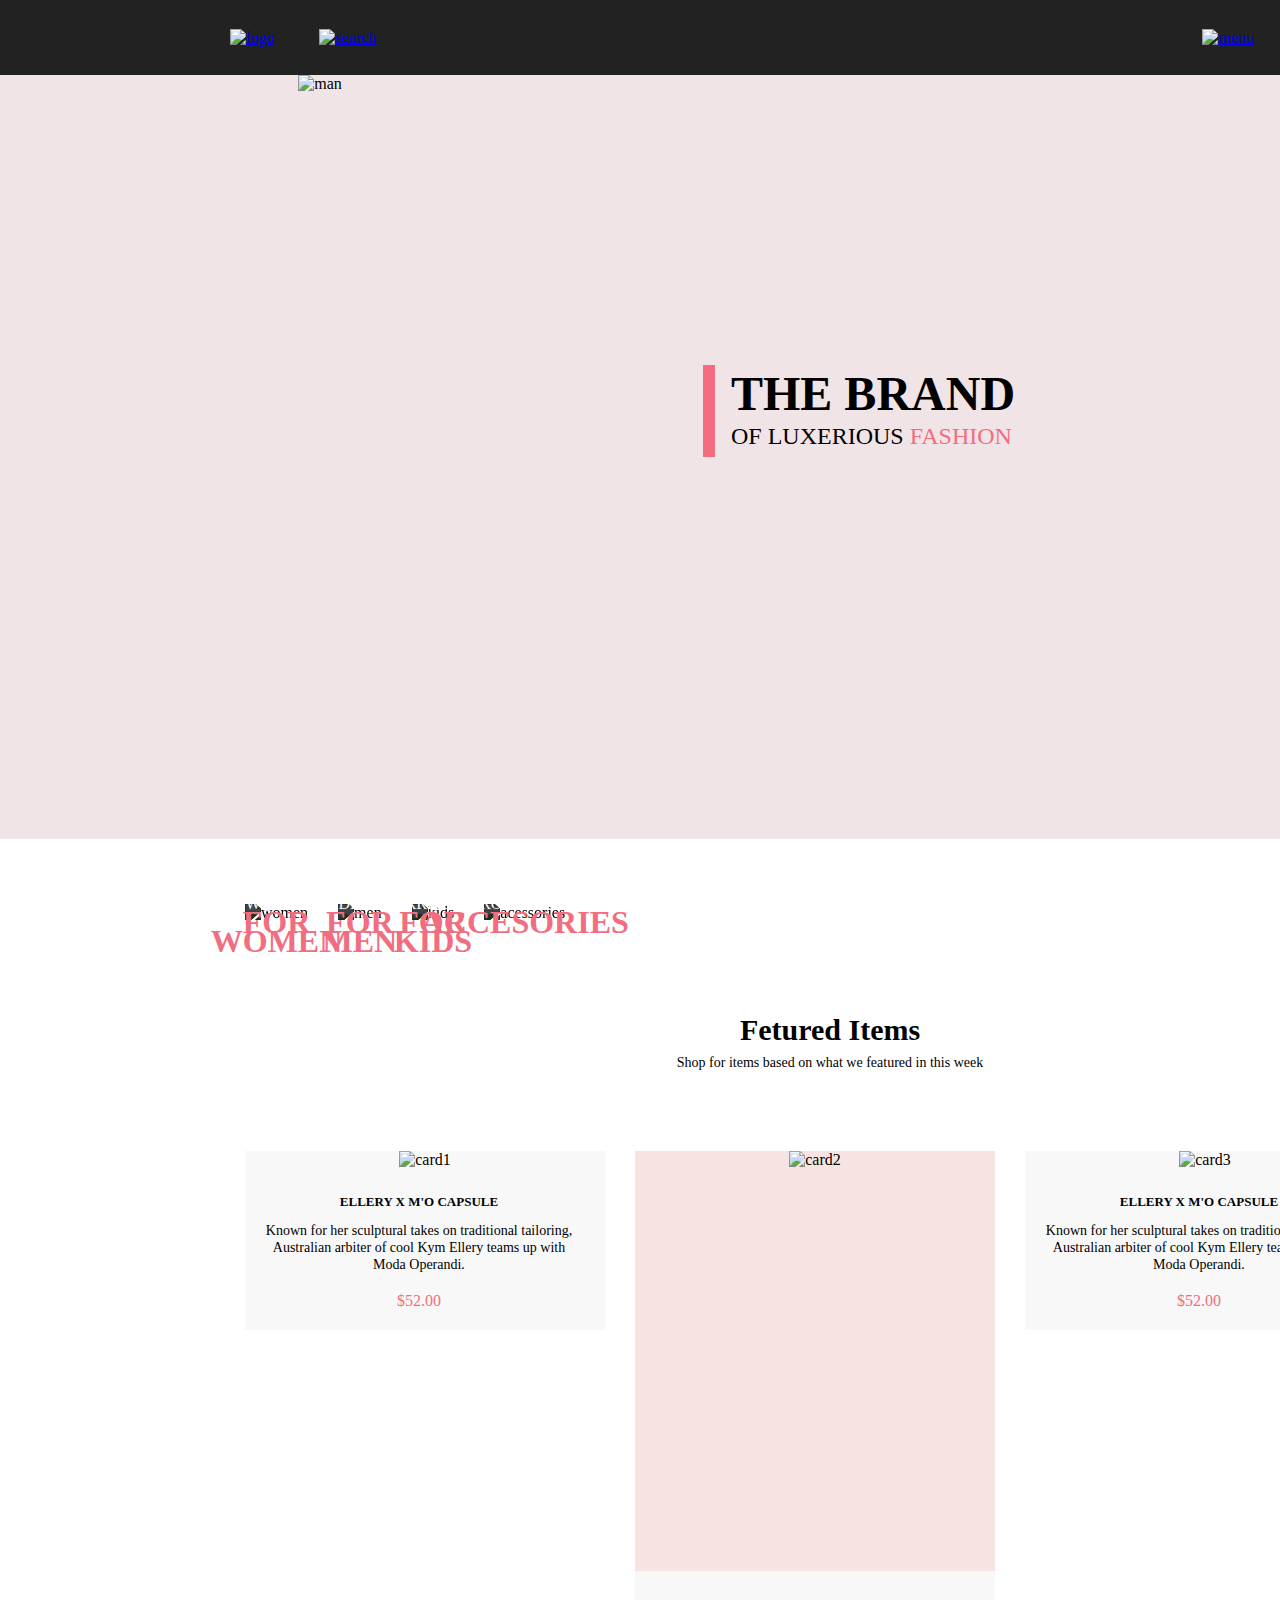
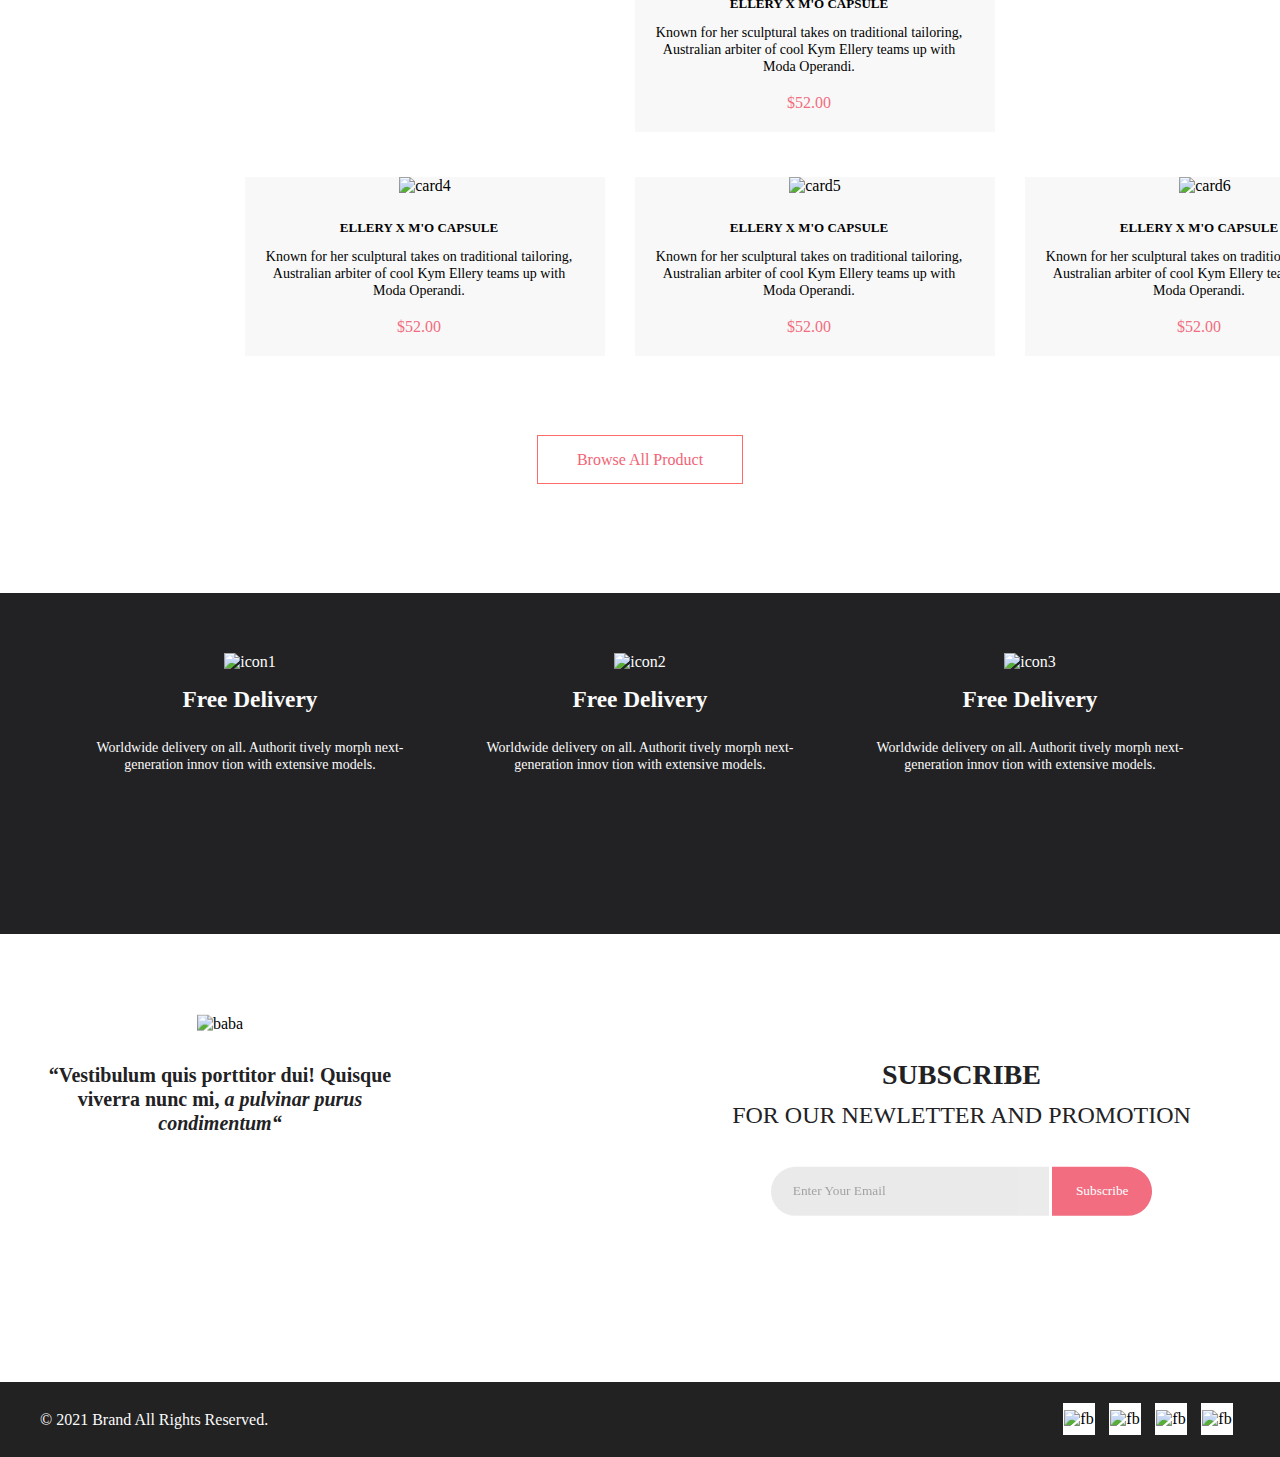
==== index.html @ 4a39c66a "123" ====
<!DOCTYPE html>
<html lang="en">

<head>
    <meta charset="UTF-8">
    <meta http-equiv="X-UA-Compatible" content="IE=edge">
    <meta name="viewport" content="width=device-width, initial-scale=1.0">
    <title>Shop</title>
    <link rel="stylesheet" href="style.css">
</head>

<body>
    <header>
        <div class="menu">
            <div class="container-menu">
                <div class="menu-items">
                    <div class="menu-items-left">
                        <a class="menu-items-left-item" href="index.html"><img src="images/Group_2.svg" alt="logo"></a>
                        <a class="menu-items-left-item" href=" "><img src="images/Forma_1.svg" alt="search"></a>
                    </div>
                    <div class="menu-item-right">
                        <a class="menu-items-right-item" href=" "><img src="images/Forma_2.svg" alt="menu"></a>
                        <a class="menu-items-right-item" href=" "><img src="images/Forma_3.svg" alt="account"></a>
                        <a class="menu-items-right-item" href=" "><img src="images/Forma_4.svg" alt="bin"></a>
                    </div>
                </div>
            </div>
        </div>
        <div class="tophead">
            <div class="tophead-image">
                <img src="images/man.png" alt="man">
            </div>
            <div class="tophead-brand">
                <div class="tophead-brand-decorateline"></div>
                <div class="tophead-brand-text">
                    <p class="tophead-brand-text-head">THE BRAND </p>
                    <div class="tophead-brand-text-text">
                        <p>OF LUXERIOUS <span>FASHION</span></p>

                    </div>
                </div>
            </div>
        </div>
    </header>
    <main>
        <div class="container-promo">
            <div class="promo">
                <article>
                    <div class="promo-image">
                        <img class="promo-image-shadow" src="images/forwomen.png" alt="women">
                        <div class="promo-image-text">
                            <p class="promo-image-text-top">30% OFF <span>FOR WOMEN</span></p>
                            <p class="promo-image-text-bottom">FOR WOMEN</p>
                        </div>
                    </div>
                </article>
                <article>
                    <div class="promo-image">
                        <img class="promo-image-shadow" src="images/forman.png" alt="men">
                        <div class="promo-image-text">
                            <p class="promo-image-text-top">HOT DEAL</p>
                            <p class="promo-image-text-bottom">FOR MEN</p>
                        </div>
                    </div>
                </article>
                <article>
                    <div class="promo-image">
                        <img class="promo-image-shadow" style="margin-right: 0px" src="images/forkids.png" alt="kids">
                        <div class="promo-image-text">
                            <p class="promo-image-text-top">NEW ARRIVALS</p>
                            <p class="promo-image-text-bottom">FOR KIDS</p>
                        </div>
                    </div>
                </article>
                <article>
                    <div class="promo-image">
                        <img class="promo-image-shadow" style="margin-right: 0px;" src="images/acessories.png"
                            alt="acessories">
                        <div class="promo-image-text">
                            <p class="promo-image-text-top">LUXIROUS & TRENDY</p>
                            <p class="promo-image-text-bottom">ACCESORIES</p>
                        </div>
                    </div>
                </article>
            </div>
        </div>


        <div class="container">
            <div class="cardtext">
                <p class="cardtext-head">Fetured Items</p>
                <p class="cartext-text">Shop for items based on what we featured in this week</p>
            </div>
            <div class="catalog-cards">
                <article>
                    <div class="card">
                        <img src="images/card1.png" alt="card1">
                        <div class="catalog-cards-info">
                            <p class="catalog-cards-info-head">ELLERY X M'O CAPSULE</p>
                            <p class="catalog-cards-info-text">Known for her sculptural takes on traditional tailoring,
                                Australian
                                arbiter of cool Kym
                                Ellery teams up with Moda Operandi.</p>
                            <p class="catalog-cards-info-price">$52.00</p>
                        </div>
                    </div>
                </article>

                <article>
                    <div class="card">
                        <div class="card-background">
                            <img src="images/card2.png" alt="card2">
                        </div>
                        <div class="catalog-cards-info">
                            <p class="catalog-cards-info-head">ELLERY X M'O CAPSULE</p>
                            <p class="catalog-cards-info-text">Known for her sculptural takes on traditional tailoring,
                                Australian
                                arbiter of cool Kym
                                Ellery teams up with Moda Operandi.</p>
                            <p class="catalog-cards-info-price">$52.00</p>
                        </div>
                    </div>
                </article>
                <article>
                    <div class="card">
                        <img src="images/card3.png" alt="card3">
                        <div class="catalog-cards-info">
                            <p class="catalog-cards-info-head">ELLERY X M'O CAPSULE</p>
                            <p class="catalog-cards-info-text">Known for her sculptural takes on traditional tailoring,
                                Australian
                                arbiter of cool Kym
                                Ellery teams up with Moda Operandi.</p>
                            <p class="catalog-cards-info-price">$52.00</p>
                        </div>
                    </div>

                </article>

                <article>
                    <div class="card">
                        <img src="images/card4.png" alt="card4">
                        <div class="catalog-cards-info">
                            <p class="catalog-cards-info-head">ELLERY X M'O CAPSULE</p>
                            <p class="catalog-cards-info-text">Known for her sculptural takes on traditional tailoring,
                                Australian
                                arbiter of cool Kym
                                Ellery teams up with Moda Operandi.</p>
                            <p class="catalog-cards-info-price">$52.00</p>
                        </div>
                    </div>
                </article>
                <article>
                    <div class="card">
                        <img src="images/card5.png" alt="card5">
                        <div class="catalog-cards-info">
                            <p class="catalog-cards-info-head">ELLERY X M'O CAPSULE</p>
                            <p class="catalog-cards-info-text">Known for her sculptural takes on traditional tailoring,
                                Australian
                                arbiter of cool Kym
                                Ellery teams up with Moda Operandi.</p>
                            <p class="catalog-cards-info-price">$52.00</p>
                        </div>
                    </div>
                </article>
                <article>
                    <div class="card">
                        <img src="images/card6.png" alt="card6">
                        <div class="catalog-cards-info">
                            <p class="catalog-cards-info-head">ELLERY X M'O CAPSULE</p>
                            <p class="catalog-cards-info-text">Known for her sculptural takes on traditional tailoring,
                                Australian
                                arbiter of cool Kym
                                Ellery teams up with Moda Operandi.</p>
                            <p class="catalog-cards-info-price">$52.00</p>

                        </div>
                    </div>
                </article>
            </div>

        </div>
        <div class="main-button">
            <button class="main-button-text">Browse All Product</button>
        </div>


    </main>
    <footer>
        <section>
            <div class="footer-info">
                <div class="container-footer-info">
                    <div class="footer-info-point">
                        <img src="images/icon1.svg" alt="icon1">
                        <div class="footer-info-point-head">
                            <h3>Free Delivery</h3>
                        </div>
                        <div class="footer-info-point-text">
                            <p>Worldwide delivery on all. Authorit tively morph next-generation innov tion with
                                extensive
                                models.</p>
                        </div>
                    </div>
                    <div class="footer-info-point">
                        <img src="images/icon2.png" alt="icon2">
                        <div class="footer-info-point-head">
                            <h3>Free Delivery</h3>
                        </div>
                        <div class="footer-info-point-text">
                            <p>Worldwide delivery on all. Authorit tively morph next-generation innov tion with
                                extensive
                                models.</p>
                        </div>
                    </div>
                    <div class="footer-info-point" style="margin-right: 0px;">
                        <img src="images/icon3.png" alt="icon3">
                        <div class="footer-info-point-head">
                            <h3>Free Delivery</h3>
                        </div>
                        <div class="footer-info-point-text">
                            <p>Worldwide delivery on all. Authorit tively morph next-generation innov tion with
                                extensive
                                models.</p>
                        </div>
                    </div>
                </div>
            </div>
        </section>
        <section>
            <div class="footer-main">
                <div class="container-footer-main">
                    <div class="footer-main-author">

                        <img class="footer-main-author-img" src="images/baba.png" alt="baba">
                        <div class="footer-main-author-text">
                            <p>“Vestibulum quis porttitor dui! Quisque viverra nunc mi, <i>a pulvinar purus
                                    condimentum“</i>
                            </p>
                        </div>

                    </div>
                    <div class="footer-main-subscribe">

                        <div class="footer-main-subscribe-text">
                            <div class="footer-main-subscribe-text-head">
                                <h3>SUBSCRIBE</h3>
                            </div>
                            <div class="footer-main-subscribe-text-text">
                                <p>FOR OUR NEWLETTER AND PROMOTION</p>
                            </div>
                        </div>
                        <div class="footer-main-subscribe-button">
                            <input class="footer-main-subscribe-button-input" name="username"
                                placeholder="Enter Your Email" type="text" required>
                            <button class="footer-main-subscribe-button-button">Subscribe</button>


                        </div>
                    </div>
                </div>
            </div>
        </section>
        <div class="footer-bottom">

            <div class="container-bottom">
                <div class="footer-bottom-left">
                    <p class="footer-bottom-left-text">© 2021 Brand All Rights Reserved.</p>
                </div>
                <div class="footer-bottom-right">
                    <div class="footer-bottom-right-icon"><img class="socset" src="images/fb.png" alt="fb"></div>
                    <div class="footer-bottom-right-icon"><img class="socset" src="images/inst.png" alt="fb"></div>
                    <div class="footer-bottom-right-icon"><img class="socset" src="images/pint.png" alt="fb"></div>
                    <div class="footer-bottom-right-icon"><img class="socset" src="images/twit.png" alt="fb"></div>
                </div>
            </div>

        </div>
    </footer>
</body>

</html>
---- style.css ----
@font-face{
    font-family: 'Lato';
    src: url('dops/Lato-Light.ttf'),
    url('dops/Lato-Light.ttf') format('truetype');    
    font-weight: normal;
    font-style: normal;
    }
*{
        margin:0px;
        padding:0px;
        font-family: Lato;
        text-align: -webkit-center;
       
}
/*index*/
.menu {
background-color: #222222;
height:75px;

}
.menu-items{
    display: flex;
    flex-wrap: wrap;
    justify-content:space-between;
}

.menu-items-right-item{
    margin-left:33px
}
.menu-items-left-item{
    margin-right: 41px;
}
.tophead{
    height: 764px;
    background-color:#F1E4E6;
    display: flex;
    flex-wrap: wrap;
    justify-content:center;
}
.tophead-image{
    width:50%;
    text-align: center;
}
.tophead-brand{
    width: 50%;
    margin-top: 290px;
    display: flex;
    flex-wrap: wrap;
    justify-content:left;
    height: 92px;
}
.tophead-brand-text{
    margin-left: 16px;
}
.tophead-brand-text-head{
    font-weight: 900;
    font-size: 48px;
    line-height: 58px;
}
.tophead-brand-text-text{
    font-size: 24px;
    display: flex;
    flex-wrap: wrap;
    justify-content:left;
}
.tophead-brand-text-text  span{
    color: #F16D7F
}
.tophead-brand-decorateline{
    background: #F16D7F;
    width:12px;
    margin-left: 63px;
}

.container-promo{
    max-width: 1200px;
    width:100%;
    margin-left: 230px;
    margin-right: 230px;
    margin-top: 50px;
}
.promo{
    display: flex;
    flex-wrap: wrap;
 text-align: center;
    
}
.promo-image{
    position: relative;
    margin:15px;
}

.promo-image-shadow{
    text-align: center;
    filter: brightness(30%);

}
.promo-image-text{
    position: absolute;
top: 50%;  
left: 50%;
margin-right: -50%;
transform: translate(-50%, -50%);
text-align: center;
text-transform: uppercase;
}
.promo-image-text-top{
    font-size: 16px;
line-height: 19px;
color: white;
}
.promo-image-text-bottom{
    font-size: 32px;
    line-height: 19px;
    color:#F16D7F;  
    font-weight: 900;
}

.cardtext{
    text-align: center;
    margin-top: 75px;
}
.cardtext-head{
    margin:6px;
    font-size: 30px;
line-height: 36px;
font-weight: 900;
}
.cartext-text{
    font-size: 14px;
line-height: 17px;
}

.card{
      display: inline-block;
    margin: 15px;
    margin-bottom: 30px;
    background:#F8F8F8;
}
.card:hover img {
    filter: brightness(20%);
}
.card:hover .card-background{
    filter: brightness(20%);
}

.card-background{
    height: 420px;
    width:360px;
    text-align: center;
    background: #F7E4E2;
}
.catalog-cards-info{
    width:360px;
    padding-left: 16px;
    padding-right: 28px;
    padding-bottom: 20px;
    background:#F8F8F8;
    box-sizing: border-box;
    margin-right: 0px;
}
.catalog-cards-info-head{
padding-top:25px;
font-size: 13px;
line-height: 16px;
font-weight: 900;
}
.catalog-cards-info-text{
margin-top:12px;
font-weight: 300;
font-size: 14px;
line-height: 17px;
}
.catalog-cards-info-price{
margin-top:18px;
font-size: 16px;
line-height: 19px;
color: #F16D7F;
}
.main-button{
    text-align: center;
}
.main-button:hover button{
    background-color: #F16D7F;
    color:white;
    border: white;
}
.main-button-text{
    font-size: 16px;
line-height: 19px;
color: #F26376;
margin-top:48.5px;
padding:14px 38.5px 14px 38.5px;
background-color: white;
border: 1px solid #FF6A6A;
}

.footer-info {
    background: #222224;
   min-height: 341px;
   height:100%;
    margin-top:109px;
        
}
.container-footer-info{
    display: flex;
    flex-wrap: wrap;
    justify-content:center ;
    position: center;
    position: relative;
    top: 50%;
    transform: translateY(50%);
}

.footer-info-point{
    text-align: center;
color: #FBFBFB;
width: 360px;
margin-right: 30px;
}
.footer-info-point-text{
    margin-top: 28px;
    font-weight: 300;
font-size: 13.972px;
line-height: 17px;
}
.footer-info-point-head{
    margin-top: 16px;;
    font-weight: 900;
font-size: 19.96px;
line-height: 24px;
}
.footer-main{
    background-image: linear-gradient( rgba(255, 255, 255, 0.5), rgba(255, 255, 255, 0.5) ), url('images/footer.jpg');
    background-size: cover;
    background-repeat: no-repeat;
    background-position: left;
    min-height: 448px;
    height:100%;

}
.container-footer-main{
    display: flex;
    flex-wrap: wrap;
    justify-content:space-between ;
    position: relative;
    top: 50%;
    transform: translateY(50%);
    max-width:1200px;
    widows: 100%;
}
.footer-main-subscribe{
    width: 557px;
    justify-content: center;
    position: relative;
    top: 50%;
    transform: translateY(25%);
}
.footer-main-author{
    width: 360px;
    justify-content: center;
}
.footer-main-author-img{
    height: 96px;
}
.footer-main-author-text{
margin-top: 30px;
font-size: 20px;
line-height: 24px;
font-weight: bold;
text-align: center;
color: #222224;
width: 360px;
}
.footer-main-subscribe-text{
    font-size: 24px;
line-height: 167.2%;
text-align: center;
color: #222224;
text-transform: uppercase;
}
.footer-main-subscribe-text-head{
    font-weight: bold;
}
.footer-main-subscribe-button{
    margin-top: 32px;
    font-size: 14px;
line-height: 17px;
}
.footer-main-subscribe-button-input{
    background: #E1E1E1;
    height: 49px;
    width: 256px;
    border-radius:100px 0 0 100px;
    border: none;
color: #222224;
padding-left: 22px;
opacity: 0.67;
text-align: left;
}
.footer-main-subscribe-button-button{
    background: #F16D7F;
    height: 49px;
    width: 100px;
    border:none;
    border-radius:0 100px 100px 0;
    color:white;
}
.container-bottom{
    display: flex;
    flex-wrap: wrap;
    justify-content:space-between;
    position: relative;
    top: 50%;
    transform: translateY(-50%);
    margin-top: 0px;
    max-width:1200px;
    width:100%;
}
.footer-bottom {
    background-color: #222222;
    height:75px;
    }
.footer-bottom-left-text{
        font-size: 16px;
line-height: 19px;
color: #FBFBFB;
position: relative;
top: 50%;
transform: translateY(-50%);
}
.footer-bottom-right-icon{
        background: #FFFFFF;
        height: 32px;
        width: 32px;
        margin:7px;
        text-align: center;    
}
.footer-bottom-right{
        display:inline-flex;
}
.footer-bottom-right:hover .footer-bottom-right-icon{
background-color: #F16D7F;
}
.footer-bottom-right:hover img{
    filter: brightness(0) invert(1);
}
.socset{
        position: relative;
        top: 50%;
        transform: translateY(-50%);
}

    /*catalog*/

    .container{
        max-width:1200px;
        width:100%;
        margin-right: 230px;
        margin-left: 230px;
     }
    .container-menu{
        max-width:1200px;
        width:100%;
        margin-right: 230px;
        margin-left: 230px;
        position: relative;
        top: 50%;
        transform: translateY(-50%);   
    }
     .top{
         background: #F8F3F4;
         height: 148px;
         text-transform: uppercase;

     }
     .top-items{
        display: flex;
        flex-wrap: wrap;
        justify-content: space-between;
     }
     .top-left-text{
        font-size: 24px;
        line-height: 29px;
        color: #F16D7F;
     }
     .top-right-text{
        font-weight: 300;
        font-size: 14px;
        line-height: 17px;
        color: #636363;
     }
     .top-right-text span {
        color: #F16D7F;
     }
.filter{
    display: flex;
    justify-content: center;
    margin-top:51px;
    position: relative;
}
.filter-choice{
    text-transform: uppercase;
    display: flex;
}
.filter-choice details summary::-webkit-details-marker {
    display: none
  }
  .filter-choice   details > summary {
    list-style: none;
  }
  .filter-choice   details summary:after {
    content: ' \fe40 ';
    height: 20px;
    margin-right: 28px;
    margin-left: 10px;
  }
  .filter-choice   details[open] summary:after {
    content: ' \fe3f';
  }
  .filter-filter{
      text-transform: uppercase;
      font-weight: bold;
      position: absolute;
      left:0px;
  }
  .filter-filter details summary::-webkit-details-marker {
    display: none
  }
  .filter-filter   details > summary {
    list-style: none;
  }
  .filter-filter   details summary:after {
    content: url(images/vector.svg);
    height: 20px;
    margin-right: 28px;
    margin-left: 10px;
  }
  .filter-filter   details[open] summary:after {
    content: url(images/vector.svg);
  }
  .catalog-cards{
      margin-top:65px;
      flex-wrap: wrap;
      display: flex;
     
   text-align: center;
     
  }

.pagination{
    border: 1px solid #EBEBEB;
    width:283px;  
    margin-top: 48px; 
    padding-top:12px; 
    padding-bottom: 12px;
}
.pagination a {
    color: #EBEBEB;
    float: center;
    padding: 0px 10px;
    text-decoration: none;  
    position: relative;
    top: 50%;
    transform: translateY(-50%);  
  }
  .pagination a.active {
        color: #F16D;
  }
  .pagination a:hover:not(.active) {color: #ddd;}
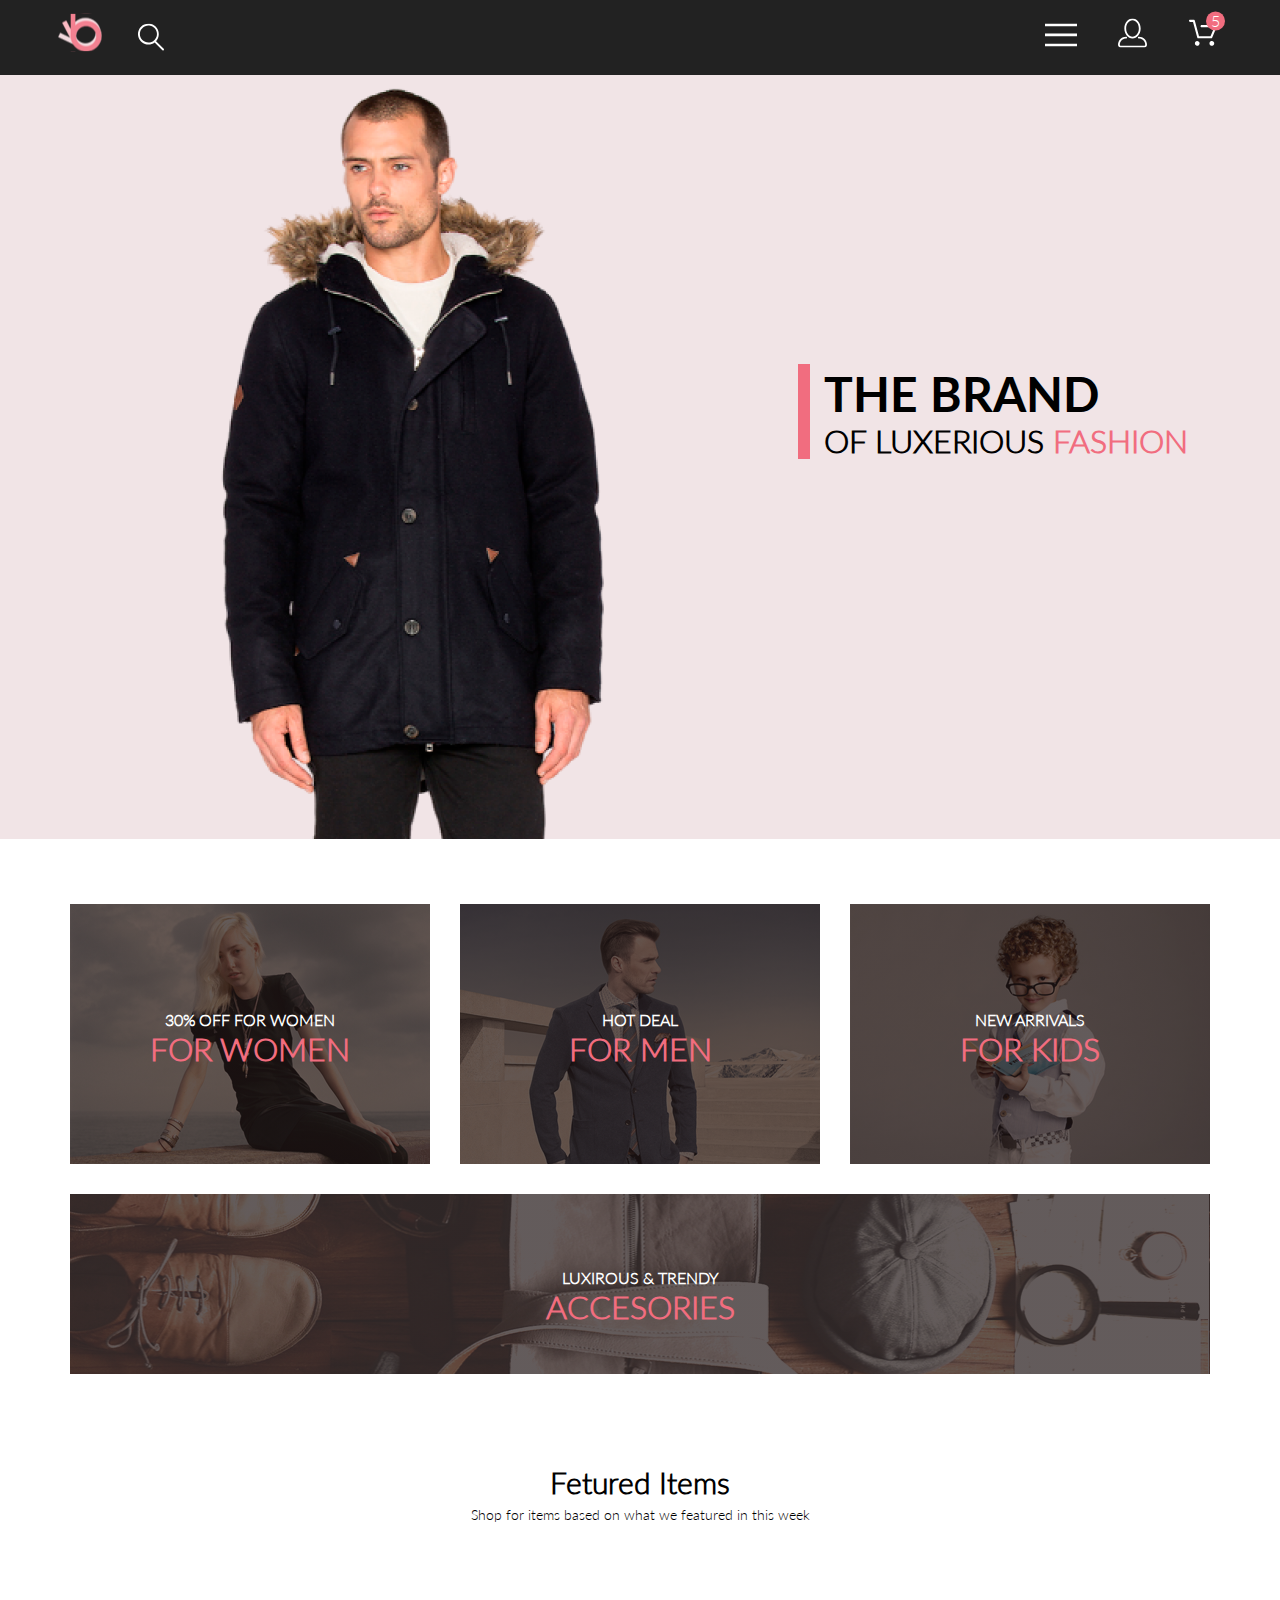
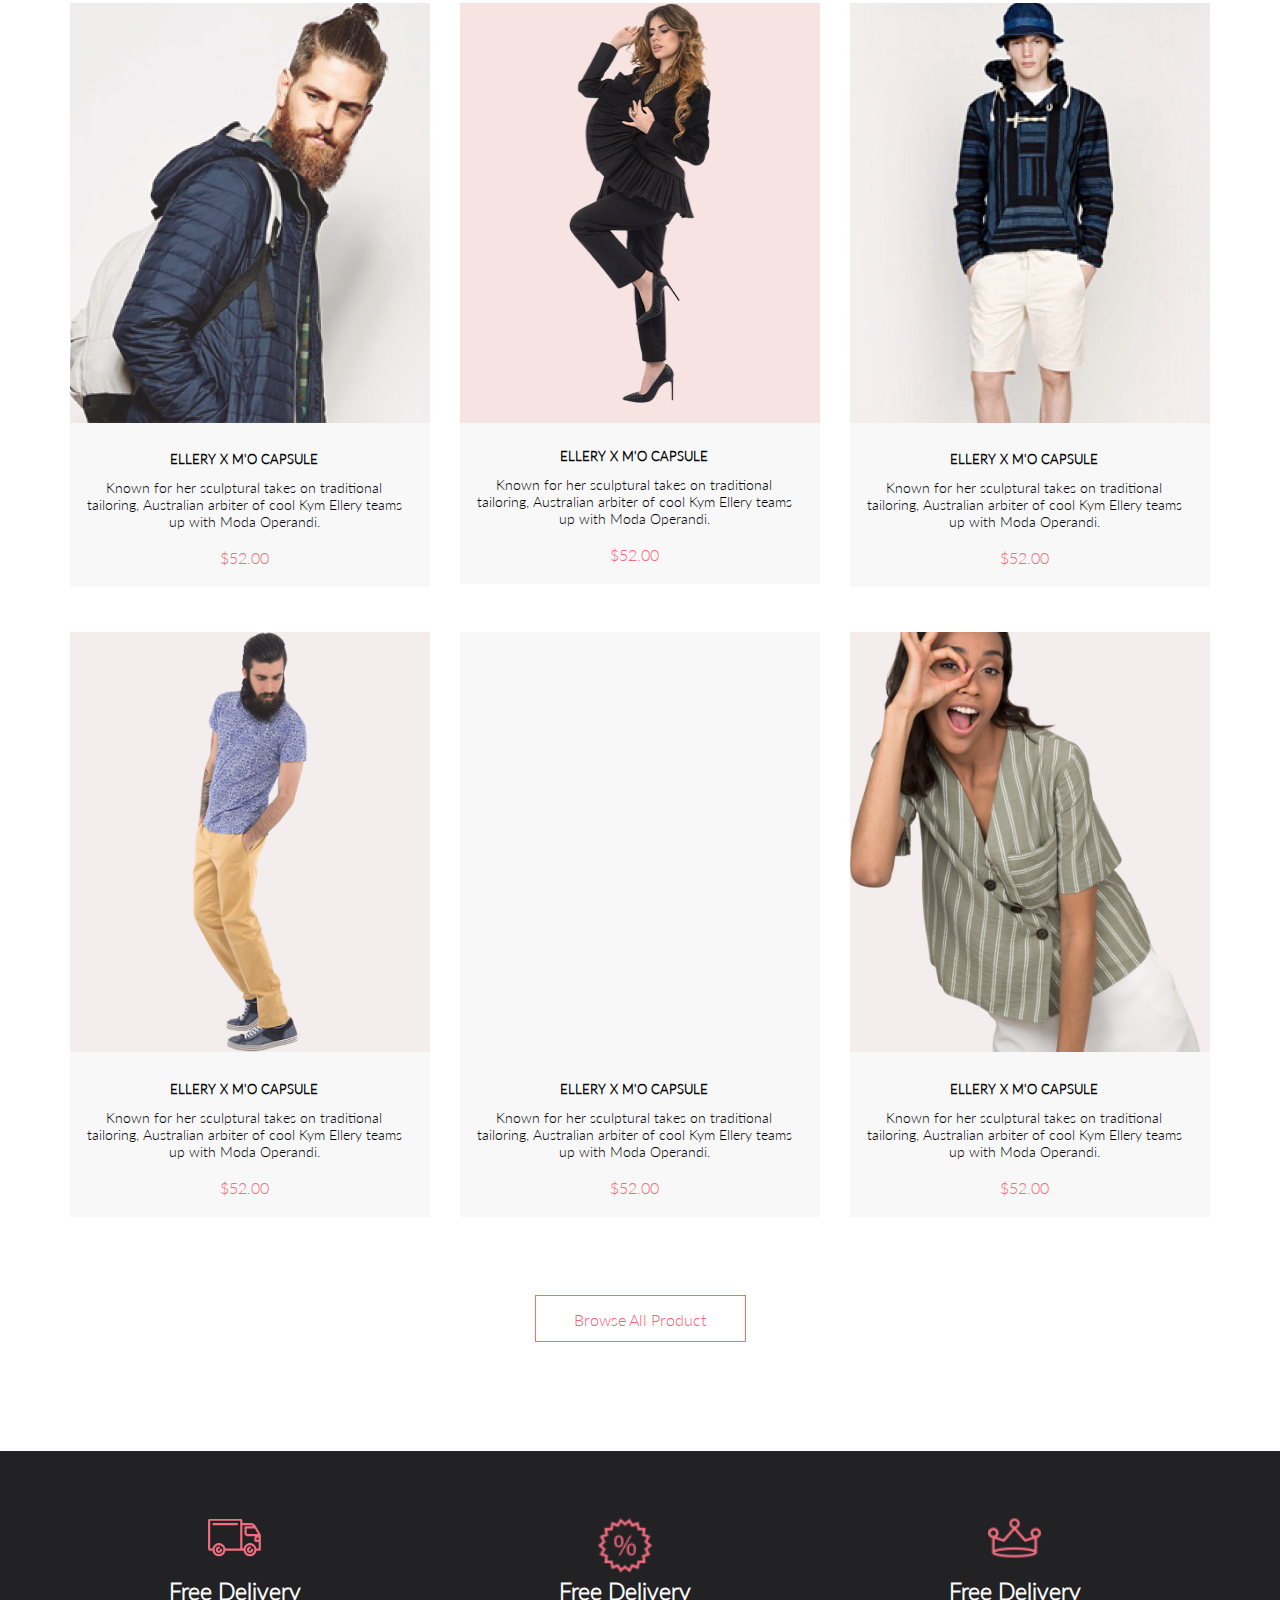
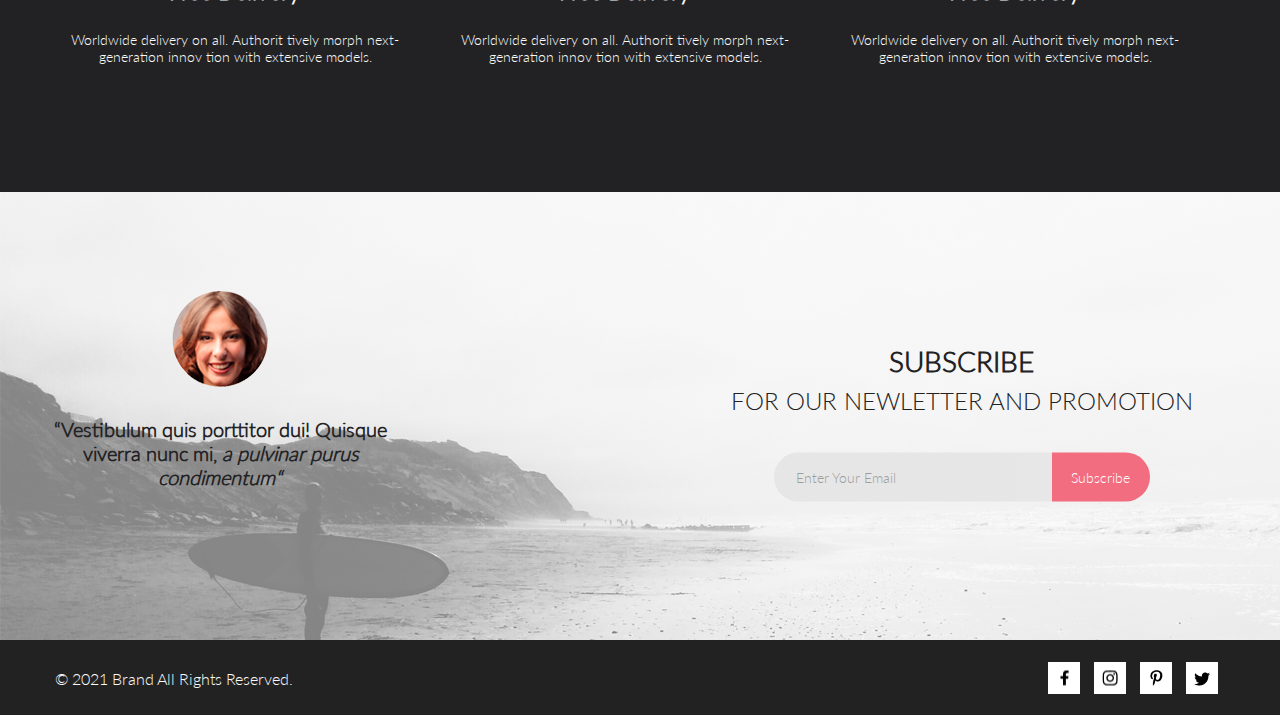
==== commit af27e10d: "lesson-8" ====
--- a/index.html
+++ b/index.html
@@ -6,191 +6,319 @@
     <meta http-equiv="X-UA-Compatible" content="IE=edge">
     <meta name="viewport" content="width=device-width, initial-scale=1.0">
     <title>Shop</title>
-    <link rel="stylesheet" href="style.css">
+
+    <link rel="stylesheet" href="css/normalize.css">
+    <link rel="stylesheet" href="css/all.min.css">
+    <link rel="stylesheet" href="css/style.css">
 </head>
 
 <body>
     <header>
-        <div class="menu">
+
+        <div class="main-menu">
             <div class="container-menu">
-                <div class="menu-items">
-                    <div class="menu-items-left">
-                        <a class="menu-items-left-item" href="index.html"><img src="images/Group_2.svg" alt="logo"></a>
-                        <a class="menu-items-left-item" href=" "><img src="images/Forma_1.svg" alt="search"></a>
-                    </div>
-                    <div class="menu-item-right">
-                        <a class="menu-items-right-item" href=" "><img src="images/Forma_2.svg" alt="menu"></a>
-                        <a class="menu-items-right-item" href=" "><img src="images/Forma_3.svg" alt="account"></a>
-                        <a class="menu-items-right-item" href=" "><img src="images/Forma_4.svg" alt="bin"></a>
-                    </div>
-                </div>
-            </div>
-        </div>
-        <div class="tophead">
-            <div class="tophead-image">
-                <img src="images/man.png" alt="man">
-            </div>
-            <div class="tophead-brand">
-                <div class="tophead-brand-decorateline"></div>
-                <div class="tophead-brand-text">
-                    <p class="tophead-brand-text-head">THE BRAND </p>
-                    <div class="tophead-brand-text-text">
-                        <p>OF LUXERIOUS <span>FASHION</span></p>
-
-                    </div>
-                </div>
-            </div>
-        </div>
+                <div class="main-menu-items">
+                    <div class="main-menu-items-left">
+                        <a class="main-menu-items-left-item logo" href="index.html">
+                            <svg width="44" height="38" viewBox="0 0 44 38" fill="none"
+                                xmlns="http://www.w3.org/2000/svg" xmlns:xlink="http://www.w3.org/1999/xlink">
+                                <rect width="44" height="38" fill="url(#pattern0)" />
+                                <defs>
+                                    <pattern id="pattern0" patternContentUnits="objectBoundingBox" width="1" height="1">
+                                        <use xlink:href="#image0" transform="scale(0.0227273 0.0263158)" />
+                                    </pattern>
+                                    <image id="image0" width="44" height="38"
+                                        xlink:href="[data-uri]" />
+                                </defs>
+                            </svg>
+                        </a>
+
+                        <form action="#" class="main-menu-items-left-item search">
+                            <label for="search" class="search-icon-form__label">
+                                <svg width="27" height="28" viewBox="0 0 27 28" fill="none"
+                                    xmlns="http://www.w3.org/2000/svg">
+                                    <path
+                                        d="M19.0596 17.6259C20.6713 15.8658 21.6282 13.6048 21.7698 11.2225C21.9113 8.84018 21.2288 6.48173 19.8369 4.54318C18.445 2.60463 16.4285 1.20404 14.126 0.576619C11.8234 -0.0508009 9.3751 0.13316 7.19217 1.09761C5.00923 2.06205 3.22463 3.74825 2.13804 5.87302C1.05145 7.9978 0.729054 10.4318 1.225 12.7661C1.72094 15.1005 3.00501 17.1932 4.86158 18.6927C6.71814 20.1922 9.03413 21.0072 11.4206 21.0009C13.673 21.004 15.8645 20.27 17.6606 18.9109L25.4086 26.7179C25.4941 26.807 25.5965 26.8781 25.7099 26.927C25.8232 26.9759 25.9452 27.0017 26.0686 27.0029C26.1923 27.0033 26.3148 26.9782 26.4283 26.9292C26.5419 26.8801 26.6441 26.8082 26.7286 26.7179C26.9025 26.537 26.9997 26.2958 26.9997 26.0449C26.9997 25.794 26.9025 25.5528 26.7286 25.3719L19.0596 17.6259ZM2.88662 10.5009C2.89946 8.81563 3.41094 7.17187 4.35659 5.77685C5.30224 4.38183 6.63972 3.29801 8.20044 2.662C9.76115 2.02599 11.4752 1.86627 13.1266 2.20298C14.7779 2.53969 16.2926 3.35775 17.4797 4.55404C18.6668 5.75033 19.4732 7.27129 19.7972 8.92519C20.1212 10.5791 19.9483 12.2919 19.3002 13.8476C18.6522 15.4034 17.5581 16.7325 16.1559 17.6674C14.7536 18.6023 13.1059 19.1011 11.4206 19.1009C9.14916 19.0901 6.97482 18.1784 5.37484 16.566C3.77486 14.9537 2.87998 12.7724 2.88662 10.5009Z" />
+                                </svg>
+                            </label>
+                            <input class="search-icon-form__input" id="search" type="search">
+                        </form>
+                    </div>
+                    <div class="main-menu-items-right">
+
+                        <nav class="main-menu-items-right-item">
+
+                            <label for="menu">
+                                <span><svg width="32" height="23" viewBox="0 0 32 23" fill="none"
+                                        xmlns="http://www.w3.org/2000/svg">
+                                        <path d="M0 23V20.31H32V23H0ZM0 12.76V10.07H32V12.76H0ZM0 2.69V0H32V2.69H0Z" />
+                                    </svg></span>
+                            </label>
+                            <input type="checkbox" id="menu">
+                            <ul class="menu">
+                                <li>
+                                    <p>Menu</p>
+                                </li>
+                                <li> <button class="menu-cross"><img src="img/mark.png" alt="cross"></button>
+                                </li>
+                                <li><a href="#">Men</a>
+                                    <ul class="menu-category">
+                                        <li><a href="#">Accessories</a></li>
+                                        <li><a href="#">Bags</a></li>
+                                        <li><a href="#">Denim</a></li>
+                                        <li><a href="#">T-Shirts</a></li>
+                                    </ul>
+                                </li>
+                                <li><a href="#">Women</a>
+                                    <ul class="menu-category">
+                                        <li><a href="#">Accessories</a></li>
+                                        <li><a href="#">Jackets & Coats</a></li>
+                                        <li><a href="#">Polos</a></li>
+                                        <li><a href="#">T-Shirts</a></li>
+                                        <li><a href="#">Shirts</a></li>
+                                    </ul>
+                                </li>
+                                <li><a href="#">Kids</a>
+                                    <ul class="menu-category">
+                                        <li><a href="#">Accessories</a></li>
+                                        <li><a href="#">Jackets & Coats</a></li>
+                                        <li><a href="#">Polos</a></li>
+                                        <li><a href="#">T-Shirts</a></li>
+                                        <li><a href="#">Bags</a></li>
+                                    </ul>
+                                </li>
+                            </ul>
+                        </nav>
+
+                        <a class="main-menu-items-right-item account" href="registration..html">
+                            <svg width="29" height="29" viewBox="0 0 29 29" fill="none"
+                                xmlns="http://www.w3.org/2000/svg">
+                                <path
+                                    d="M14.5 19.937C19 19.937 22.656 15.464 22.656 9.968C22.656 4.472 19 0 14.5 0C13.3631 0.0217413 12.2463 0.303398 11.2351 0.823397C10.2239 1.34339 9.34507 2.08794 8.66602 3C7.12663 4.99573 6.30819 7.45381 6.34399 9.974C6.34399 15.465 10 19.937 14.5 19.937ZM14.5 1.813C18 1.813 20.844 5.472 20.844 9.969C20.844 14.466 17.998 18.125 14.5 18.125C11.002 18.125 8.15603 14.465 8.15503 9.969C8.15403 5.473 11 1.813 14.5 1.813ZM20.844 18.125C20.6036 18.125 20.373 18.2205 20.203 18.3905C20.033 18.5605 19.9375 18.7911 19.9375 19.0315C19.9375 19.2719 20.033 19.5025 20.203 19.6725C20.373 19.8425 20.6036 19.938 20.844 19.938C22.526 19.9399 24.1386 20.6088 25.3279 21.7982C26.5172 22.9875 27.1861 24.6 27.188 26.282C27.1875 26.5221 27.0918 26.7523 26.922 26.9221C26.7522 27.0918 26.5221 27.1875 26.282 27.188H2.71997C2.47985 27.1875 2.24975 27.0918 2.07996 26.9221C1.91016 26.7523 1.81449 26.5221 1.81396 26.282C1.81608 24.6001 2.48517 22.9877 3.67444 21.7985C4.86371 20.6092 6.47608 19.9401 8.15796 19.938C8.39824 19.938 8.62868 19.8425 8.79858 19.6726C8.96849 19.5027 9.06396 19.2723 9.06396 19.032C9.06396 18.7917 8.96849 18.5613 8.79858 18.3914C8.62868 18.2215 8.39824 18.126 8.15796 18.126C5.99541 18.1279 3.92201 18.9875 2.39258 20.5164C0.863144 22.0453 0.00264777 24.1185 0 26.281C0.000794067 27.0019 0.287502 27.693 0.797241 28.2027C1.30698 28.7125 1.99811 28.9992 2.71899 29H26.282C27.0027 28.9989 27.6936 28.7121 28.2031 28.2024C28.7126 27.6927 28.9992 27.0017 29 26.281C28.9974 24.1187 28.1372 22.0457 26.6083 20.5168C25.0793 18.9878 23.0063 18.1276 20.844 18.125Z" />
+                            </svg>
+
+                        </a>
+                        <a class="main-menu-items-right-item cart" href="cart.html">
+                            <svg width="29" height="29" viewBox="0 0 27 25" xmlns="http://www.w3.org/2000/svg">
+                                <path
+                                    d="M5.49847 22.185C5.50635 21.752 5.64091 21.3309 5.88519 20.9748C6.12947 20.6186 6.47261 20.3431 6.87158 20.1828C7.27055 20.0226 7.7076 19.9848 8.12781 20.0741C8.54802 20.1635 8.93269 20.376 9.23358 20.685C9.53447 20.994 9.73817 21.3857 9.81909 21.811C9.90002 22.2363 9.85453 22.6763 9.68842 23.0756C9.52231 23.475 9.24296 23.8161 8.88538 24.0559C8.52779 24.2957 8.10791 24.4237 7.67847 24.4237C7.38955 24.4211 7.10399 24.3611 6.83807 24.2472C6.57216 24.1333 6.3311 23.9676 6.12866 23.7597C5.92623 23.5518 5.76639 23.3057 5.65826 23.0355C5.55013 22.7653 5.49584 22.4763 5.49847 22.185ZM21.3045 24.4237C20.8711 24.4303 20.4453 24.3087 20.0797 24.074C19.7141 23.8393 19.4247 23.5017 19.2471 23.103C19.0696 22.7042 19.0117 22.2618 19.0806 21.8303C19.1496 21.3988 19.3423 20.9971 19.6351 20.6748C19.9278 20.3524 20.3077 20.1236 20.728 20.0165C21.1482 19.9095 21.5903 19.929 21.9997 20.0724C22.4091 20.2159 22.7679 20.4771 23.0317 20.8238C23.2956 21.1706 23.453 21.5877 23.4845 22.0236C23.5269 22.6155 23.3369 23.2004 22.9555 23.6523C22.7706 23.8745 22.5436 24.0574 22.2877 24.1901C22.0319 24.3227 21.7524 24.4025 21.4655 24.4247L21.3045 24.4237ZM8.59351 17.4855C8.38116 17.4851 8.17488 17.414 8.00671 17.2833C7.83855 17.1525 7.71792 16.9694 7.66351 16.7624L3.73651 2.19527H0.978516C0.719001 2.19527 0.470064 2.09128 0.28656 1.90622C0.103056 1.72116 0 1.47018 0 1.20847C0 0.946764 0.103056 0.695782 0.28656 0.510726C0.470064 0.325669 0.719001 0.22168 0.978516 0.22168H4.45752C4.66982 0.222254 4.876 0.293463 5.04413 0.424184C5.21226 0.554905 5.33295 0.737883 5.38751 0.944787L9.31451 15.5119H20.0185L23.5765 7.12665H11.7185C11.459 7.12665 11.2101 7.02266 11.0266 6.83761C10.8431 6.65255 10.74 6.40157 10.74 6.13986C10.74 5.87815 10.8431 5.62717 11.0266 5.44211C11.2101 5.25705 11.459 5.15306 11.7185 5.15306H25.0535C25.2131 5.15352 25.3701 5.19451 25.5099 5.27223C25.6497 5.34995 25.7679 5.46195 25.8535 5.59784C25.9413 5.73569 25.9945 5.89303 26.0084 6.05627C26.0224 6.21951 25.9966 6.38368 25.9335 6.53465L21.5425 16.8935C21.469 17.0684 21.3462 17.2177 21.1895 17.3229C21.0327 17.4281 20.8488 17.4846 20.6605 17.4855H8.59351Z" />
+                            </svg>
+                            <span class="main-menu-items-right-item-count">5</span>
+                        </a>
+                    </div>
+                </div>
+            </div>
+        </div>
+
     </header>
     <main>
+        <div class="top-head">
+            <div class="top-head-image">
+                <img src="img/man.png" alt="man">
+            </div>
+            <div class="top-head-brand">
+                <div class="top-head-brand-text">
+                    <p class="top-head-brand-text-head">THE BRAND </p>
+                    <div class="top-head-brand-text-text">
+                        <p>OF LUXERIOUS <span>FASHION</span></p>
+
+                    </div>
+                </div>
+            </div>
+        </div>
         <div class="container-promo">
             <div class="promo">
-                <article>
-                    <div class="promo-image">
-                        <img class="promo-image-shadow" src="images/forwomen.png" alt="women">
-                        <div class="promo-image-text">
-                            <p class="promo-image-text-top">30% OFF <span>FOR WOMEN</span></p>
-                            <p class="promo-image-text-bottom">FOR WOMEN</p>
-                        </div>
-                    </div>
-                </article>
-                <article>
-                    <div class="promo-image">
-                        <img class="promo-image-shadow" src="images/forman.png" alt="men">
-                        <div class="promo-image-text">
-                            <p class="promo-image-text-top">HOT DEAL</p>
-                            <p class="promo-image-text-bottom">FOR MEN</p>
-                        </div>
-                    </div>
-                </article>
-                <article>
-                    <div class="promo-image">
-                        <img class="promo-image-shadow" style="margin-right: 0px" src="images/forkids.png" alt="kids">
-                        <div class="promo-image-text">
-                            <p class="promo-image-text-top">NEW ARRIVALS</p>
-                            <p class="promo-image-text-bottom">FOR KIDS</p>
-                        </div>
-                    </div>
-                </article>
-                <article>
-                    <div class="promo-image">
-                        <img class="promo-image-shadow" style="margin-right: 0px;" src="images/acessories.png"
-                            alt="acessories">
-                        <div class="promo-image-text">
-                            <p class="promo-image-text-top">LUXIROUS & TRENDY</p>
-                            <p class="promo-image-text-bottom">ACCESORIES</p>
-                        </div>
-                    </div>
-                </article>
+                <a class="promo-image woman" href="#">
+                    <h1 class="promo-image-top">30% OFF <span>FOR WOMEN</span></h1>
+                    <h1 class="promo-image-bottom">FOR WOMEN</h1>
+
+                </a>
+                <a class="promo-image man" href="#">
+                    <h1 class="promo-image-top">HOT DEAL</h1>
+                    <h1 class="promo-image-bottom">FOR MEN</h1>
+
+                </a>
+
+                <a class="promo-image kid" href="#">
+                    <h1 class="promo-image-top">NEW ARRIVALS</h1>
+                    <h1 class="promo-image-bottom">FOR KIDS</h1>
+
+                </a>
+
+                <a class="promo-image accesories" href="#">
+                    <h1 class="promo-image-top">LUXIROUS & TRENDY</h1>
+                    <h1 class="promo-image-bottom">ACCESORIES</h1>
+
+                </a>
+
             </div>
         </div>
 
 
         <div class="container">
-            <div class="cardtext">
-                <p class="cardtext-head">Fetured Items</p>
-                <p class="cartext-text">Shop for items based on what we featured in this week</p>
-            </div>
-            <div class="catalog-cards">
-                <article>
-                    <div class="card">
-                        <img src="images/card1.png" alt="card1">
-                        <div class="catalog-cards-info">
-                            <p class="catalog-cards-info-head">ELLERY X M'O CAPSULE</p>
-                            <p class="catalog-cards-info-text">Known for her sculptural takes on traditional tailoring,
-                                Australian
-                                arbiter of cool Kym
-                                Ellery teams up with Moda Operandi.</p>
-                            <p class="catalog-cards-info-price">$52.00</p>
-                        </div>
-                    </div>
-                </article>
-
-                <article>
-                    <div class="card">
+            <div class="card-text">
+                <p class="card-text-head">Fetured Items</p>
+                <p class="card-text-text">Shop for items based on what we featured in this week</p>
+            </div>
+            <ul class="catalog-cards">
+
+                <li>
+                    <article class="card">
+                        <button class="card-button">
+                            <svg class="card-svg" width="27" height="25" viewBox="0 0 27 25"
+                                xmlns="http://www.w3.org/2000/svg">
+                                <path
+                                    d="M5.49847 22.185C5.50635 21.752 5.64091 21.3309 5.88519 20.9748C6.12947 20.6186 6.47261 20.3431 6.87158 20.1828C7.27055 20.0226 7.7076 19.9848 8.12781 20.0741C8.54802 20.1635 8.93269 20.376 9.23358 20.685C9.53447 20.994 9.73817 21.3857 9.81909 21.811C9.90002 22.2363 9.85453 22.6763 9.68842 23.0756C9.52231 23.475 9.24296 23.8161 8.88538 24.0559C8.52779 24.2957 8.10791 24.4237 7.67847 24.4237C7.38955 24.4211 7.10399 24.3611 6.83807 24.2472C6.57216 24.1333 6.3311 23.9676 6.12866 23.7597C5.92623 23.5518 5.76639 23.3057 5.65826 23.0355C5.55013 22.7653 5.49584 22.4763 5.49847 22.185ZM21.3045 24.4237C20.8711 24.4303 20.4453 24.3087 20.0797 24.074C19.7141 23.8393 19.4247 23.5017 19.2471 23.103C19.0696 22.7042 19.0117 22.2618 19.0806 21.8303C19.1496 21.3988 19.3423 20.9971 19.6351 20.6748C19.9278 20.3524 20.3077 20.1236 20.728 20.0165C21.1482 19.9095 21.5903 19.929 21.9997 20.0724C22.4091 20.2159 22.7679 20.4771 23.0317 20.8238C23.2956 21.1706 23.453 21.5877 23.4845 22.0236C23.5269 22.6155 23.3369 23.2004 22.9555 23.6523C22.7706 23.8745 22.5436 24.0574 22.2877 24.1901C22.0319 24.3227 21.7524 24.4025 21.4655 24.4247L21.3045 24.4237ZM8.59351 17.4855C8.38116 17.4851 8.17488 17.414 8.00671 17.2833C7.83855 17.1525 7.71792 16.9694 7.66351 16.7624L3.73651 2.19527H0.978516C0.719001 2.19527 0.470064 2.09128 0.28656 1.90622C0.103056 1.72116 0 1.47018 0 1.20847C0 0.946764 0.103056 0.695782 0.28656 0.510726C0.470064 0.325669 0.719001 0.22168 0.978516 0.22168H4.45752C4.66982 0.222254 4.876 0.293463 5.04413 0.424184C5.21226 0.554905 5.33295 0.737883 5.38751 0.944787L9.31451 15.5119H20.0185L23.5765 7.12665H11.7185C11.459 7.12665 11.2101 7.02266 11.0266 6.83761C10.8431 6.65255 10.74 6.40157 10.74 6.13986C10.74 5.87815 10.8431 5.62717 11.0266 5.44211C11.2101 5.25705 11.459 5.15306 11.7185 5.15306H25.0535C25.2131 5.15352 25.3701 5.19451 25.5099 5.27223C25.6497 5.34995 25.7679 5.46195 25.8535 5.59784C25.9413 5.73569 25.9945 5.89303 26.0084 6.05627C26.0224 6.21951 25.9966 6.38368 25.9335 6.53465L21.5425 16.8935C21.469 17.0684 21.3462 17.2177 21.1895 17.3229C21.0327 17.4281 20.8488 17.4846 20.6605 17.4855H8.59351Z" />
+                            </svg>
+                            Add to Cart</button>
+                        <div><a href="#"><img src="img/index-card1.png" alt="card1"></a></div>
+                        <div class="catalog-cards-info">
+                            <p class="catalog-cards-info-head">ELLERY X M'O CAPSULE</p>
+                            <p class="catalog-cards-info-text">Known for her sculptural takes on traditional
+                                tailoring,
+                                Australian
+                                arbiter of cool Kym
+                                Ellery teams up with Moda Operandi.</p>
+                            <p class="catalog-cards-info-price">$52.00</p>
+                        </div>
+                    </article>
+                </li>
+
+
+
+                <li>
+                    <article class="card">
+                        <button class="card-button">
+                            <svg class="card-svg" width="27" height="25" viewBox="0 0 27 25"
+                                xmlns="http://www.w3.org/2000/svg">
+                                <path
+                                    d="M5.49847 22.185C5.50635 21.752 5.64091 21.3309 5.88519 20.9748C6.12947 20.6186 6.47261 20.3431 6.87158 20.1828C7.27055 20.0226 7.7076 19.9848 8.12781 20.0741C8.54802 20.1635 8.93269 20.376 9.23358 20.685C9.53447 20.994 9.73817 21.3857 9.81909 21.811C9.90002 22.2363 9.85453 22.6763 9.68842 23.0756C9.52231 23.475 9.24296 23.8161 8.88538 24.0559C8.52779 24.2957 8.10791 24.4237 7.67847 24.4237C7.38955 24.4211 7.10399 24.3611 6.83807 24.2472C6.57216 24.1333 6.3311 23.9676 6.12866 23.7597C5.92623 23.5518 5.76639 23.3057 5.65826 23.0355C5.55013 22.7653 5.49584 22.4763 5.49847 22.185ZM21.3045 24.4237C20.8711 24.4303 20.4453 24.3087 20.0797 24.074C19.7141 23.8393 19.4247 23.5017 19.2471 23.103C19.0696 22.7042 19.0117 22.2618 19.0806 21.8303C19.1496 21.3988 19.3423 20.9971 19.6351 20.6748C19.9278 20.3524 20.3077 20.1236 20.728 20.0165C21.1482 19.9095 21.5903 19.929 21.9997 20.0724C22.4091 20.2159 22.7679 20.4771 23.0317 20.8238C23.2956 21.1706 23.453 21.5877 23.4845 22.0236C23.5269 22.6155 23.3369 23.2004 22.9555 23.6523C22.7706 23.8745 22.5436 24.0574 22.2877 24.1901C22.0319 24.3227 21.7524 24.4025 21.4655 24.4247L21.3045 24.4237ZM8.59351 17.4855C8.38116 17.4851 8.17488 17.414 8.00671 17.2833C7.83855 17.1525 7.71792 16.9694 7.66351 16.7624L3.73651 2.19527H0.978516C0.719001 2.19527 0.470064 2.09128 0.28656 1.90622C0.103056 1.72116 0 1.47018 0 1.20847C0 0.946764 0.103056 0.695782 0.28656 0.510726C0.470064 0.325669 0.719001 0.22168 0.978516 0.22168H4.45752C4.66982 0.222254 4.876 0.293463 5.04413 0.424184C5.21226 0.554905 5.33295 0.737883 5.38751 0.944787L9.31451 15.5119H20.0185L23.5765 7.12665H11.7185C11.459 7.12665 11.2101 7.02266 11.0266 6.83761C10.8431 6.65255 10.74 6.40157 10.74 6.13986C10.74 5.87815 10.8431 5.62717 11.0266 5.44211C11.2101 5.25705 11.459 5.15306 11.7185 5.15306H25.0535C25.2131 5.15352 25.3701 5.19451 25.5099 5.27223C25.6497 5.34995 25.7679 5.46195 25.8535 5.59784C25.9413 5.73569 25.9945 5.89303 26.0084 6.05627C26.0224 6.21951 25.9966 6.38368 25.9335 6.53465L21.5425 16.8935C21.469 17.0684 21.3462 17.2177 21.1895 17.3229C21.0327 17.4281 20.8488 17.4846 20.6605 17.4855H8.59351Z" />
+                            </svg>
+                            Add to Cart</button>
                         <div class="card-background">
-                            <img src="images/card2.png" alt="card2">
-                        </div>
-                        <div class="catalog-cards-info">
-                            <p class="catalog-cards-info-head">ELLERY X M'O CAPSULE</p>
-                            <p class="catalog-cards-info-text">Known for her sculptural takes on traditional tailoring,
-                                Australian
-                                arbiter of cool Kym
-                                Ellery teams up with Moda Operandi.</p>
-                            <p class="catalog-cards-info-price">$52.00</p>
-                        </div>
-                    </div>
-                </article>
-                <article>
-                    <div class="card">
-                        <img src="images/card3.png" alt="card3">
-                        <div class="catalog-cards-info">
-                            <p class="catalog-cards-info-head">ELLERY X M'O CAPSULE</p>
-                            <p class="catalog-cards-info-text">Known for her sculptural takes on traditional tailoring,
-                                Australian
-                                arbiter of cool Kym
-                                Ellery teams up with Moda Operandi.</p>
-                            <p class="catalog-cards-info-price">$52.00</p>
-                        </div>
-                    </div>
-
-                </article>
-
-                <article>
-                    <div class="card">
-                        <img src="images/card4.png" alt="card4">
-                        <div class="catalog-cards-info">
-                            <p class="catalog-cards-info-head">ELLERY X M'O CAPSULE</p>
-                            <p class="catalog-cards-info-text">Known for her sculptural takes on traditional tailoring,
-                                Australian
-                                arbiter of cool Kym
-                                Ellery teams up with Moda Operandi.</p>
-                            <p class="catalog-cards-info-price">$52.00</p>
-                        </div>
-                    </div>
-                </article>
-                <article>
-                    <div class="card">
-                        <img src="images/card5.png" alt="card5">
-                        <div class="catalog-cards-info">
-                            <p class="catalog-cards-info-head">ELLERY X M'O CAPSULE</p>
-                            <p class="catalog-cards-info-text">Known for her sculptural takes on traditional tailoring,
-                                Australian
-                                arbiter of cool Kym
-                                Ellery teams up with Moda Operandi.</p>
-                            <p class="catalog-cards-info-price">$52.00</p>
-                        </div>
-                    </div>
-                </article>
-                <article>
-                    <div class="card">
-                        <img src="images/card6.png" alt="card6">
-                        <div class="catalog-cards-info">
-                            <p class="catalog-cards-info-head">ELLERY X M'O CAPSULE</p>
-                            <p class="catalog-cards-info-text">Known for her sculptural takes on traditional tailoring,
-                                Australian
-                                arbiter of cool Kym
-                                Ellery teams up with Moda Operandi.</p>
-                            <p class="catalog-cards-info-price">$52.00</p>
-
-                        </div>
-                    </div>
-                </article>
-            </div>
-
-        </div>
-        <div class="main-button">
-            <button class="main-button-text">Browse All Product</button>
-        </div>
-
-
-    </main>
-    <footer>
+                            <a href="#"><img src="img/index-card2.png" alt="card2"></a>
+                        </div>
+                        <div class="catalog-cards-info">
+                            <p class="catalog-cards-info-head">ELLERY X M'O CAPSULE</p>
+                            <p class="catalog-cards-info-text">Known for her sculptural takes on traditional
+                                tailoring,
+                                Australian
+                                arbiter of cool Kym
+                                Ellery teams up with Moda Operandi.</p>
+                            <p class="catalog-cards-info-price">$52.00</p>
+                        </div>
+                    </article>
+                </li>
+
+
+                <li>
+                    <article class="card">
+                        <button class="card-button">
+                            <svg class="card-svg" width="27" height="25" viewBox="0 0 27 25"
+                                xmlns="http://www.w3.org/2000/svg">
+                                <path
+                                    d="M5.49847 22.185C5.50635 21.752 5.64091 21.3309 5.88519 20.9748C6.12947 20.6186 6.47261 20.3431 6.87158 20.1828C7.27055 20.0226 7.7076 19.9848 8.12781 20.0741C8.54802 20.1635 8.93269 20.376 9.23358 20.685C9.53447 20.994 9.73817 21.3857 9.81909 21.811C9.90002 22.2363 9.85453 22.6763 9.68842 23.0756C9.52231 23.475 9.24296 23.8161 8.88538 24.0559C8.52779 24.2957 8.10791 24.4237 7.67847 24.4237C7.38955 24.4211 7.10399 24.3611 6.83807 24.2472C6.57216 24.1333 6.3311 23.9676 6.12866 23.7597C5.92623 23.5518 5.76639 23.3057 5.65826 23.0355C5.55013 22.7653 5.49584 22.4763 5.49847 22.185ZM21.3045 24.4237C20.8711 24.4303 20.4453 24.3087 20.0797 24.074C19.7141 23.8393 19.4247 23.5017 19.2471 23.103C19.0696 22.7042 19.0117 22.2618 19.0806 21.8303C19.1496 21.3988 19.3423 20.9971 19.6351 20.6748C19.9278 20.3524 20.3077 20.1236 20.728 20.0165C21.1482 19.9095 21.5903 19.929 21.9997 20.0724C22.4091 20.2159 22.7679 20.4771 23.0317 20.8238C23.2956 21.1706 23.453 21.5877 23.4845 22.0236C23.5269 22.6155 23.3369 23.2004 22.9555 23.6523C22.7706 23.8745 22.5436 24.0574 22.2877 24.1901C22.0319 24.3227 21.7524 24.4025 21.4655 24.4247L21.3045 24.4237ZM8.59351 17.4855C8.38116 17.4851 8.17488 17.414 8.00671 17.2833C7.83855 17.1525 7.71792 16.9694 7.66351 16.7624L3.73651 2.19527H0.978516C0.719001 2.19527 0.470064 2.09128 0.28656 1.90622C0.103056 1.72116 0 1.47018 0 1.20847C0 0.946764 0.103056 0.695782 0.28656 0.510726C0.470064 0.325669 0.719001 0.22168 0.978516 0.22168H4.45752C4.66982 0.222254 4.876 0.293463 5.04413 0.424184C5.21226 0.554905 5.33295 0.737883 5.38751 0.944787L9.31451 15.5119H20.0185L23.5765 7.12665H11.7185C11.459 7.12665 11.2101 7.02266 11.0266 6.83761C10.8431 6.65255 10.74 6.40157 10.74 6.13986C10.74 5.87815 10.8431 5.62717 11.0266 5.44211C11.2101 5.25705 11.459 5.15306 11.7185 5.15306H25.0535C25.2131 5.15352 25.3701 5.19451 25.5099 5.27223C25.6497 5.34995 25.7679 5.46195 25.8535 5.59784C25.9413 5.73569 25.9945 5.89303 26.0084 6.05627C26.0224 6.21951 25.9966 6.38368 25.9335 6.53465L21.5425 16.8935C21.469 17.0684 21.3462 17.2177 21.1895 17.3229C21.0327 17.4281 20.8488 17.4846 20.6605 17.4855H8.59351Z" />
+                            </svg>
+                            Add to Cart</button>
+                        <div><a href="#"><img src="img/index-card3.png" alt="card3"></a></div>
+                        <div class="catalog-cards-info">
+                            <p class="catalog-cards-info-head">ELLERY X M'O CAPSULE</p>
+                            <p class="catalog-cards-info-text">Known for her sculptural takes on traditional
+                                tailoring,
+                                Australian
+                                arbiter of cool Kym
+                                Ellery teams up with Moda Operandi.</p>
+                            <p class="catalog-cards-info-price">$52.00</p>
+                        </div>
+                    </article>
+                </li>
+
+
+
+
+                <li>
+                    <article class="card">
+                        <button class="card-button">
+                            <svg class="card-svg" width="27" height="25" viewBox="0 0 27 25"
+                                xmlns="http://www.w3.org/2000/svg">
+                                <path
+                                    d="M5.49847 22.185C5.50635 21.752 5.64091 21.3309 5.88519 20.9748C6.12947 20.6186 6.47261 20.3431 6.87158 20.1828C7.27055 20.0226 7.7076 19.9848 8.12781 20.0741C8.54802 20.1635 8.93269 20.376 9.23358 20.685C9.53447 20.994 9.73817 21.3857 9.81909 21.811C9.90002 22.2363 9.85453 22.6763 9.68842 23.0756C9.52231 23.475 9.24296 23.8161 8.88538 24.0559C8.52779 24.2957 8.10791 24.4237 7.67847 24.4237C7.38955 24.4211 7.10399 24.3611 6.83807 24.2472C6.57216 24.1333 6.3311 23.9676 6.12866 23.7597C5.92623 23.5518 5.76639 23.3057 5.65826 23.0355C5.55013 22.7653 5.49584 22.4763 5.49847 22.185ZM21.3045 24.4237C20.8711 24.4303 20.4453 24.3087 20.0797 24.074C19.7141 23.8393 19.4247 23.5017 19.2471 23.103C19.0696 22.7042 19.0117 22.2618 19.0806 21.8303C19.1496 21.3988 19.3423 20.9971 19.6351 20.6748C19.9278 20.3524 20.3077 20.1236 20.728 20.0165C21.1482 19.9095 21.5903 19.929 21.9997 20.0724C22.4091 20.2159 22.7679 20.4771 23.0317 20.8238C23.2956 21.1706 23.453 21.5877 23.4845 22.0236C23.5269 22.6155 23.3369 23.2004 22.9555 23.6523C22.7706 23.8745 22.5436 24.0574 22.2877 24.1901C22.0319 24.3227 21.7524 24.4025 21.4655 24.4247L21.3045 24.4237ZM8.59351 17.4855C8.38116 17.4851 8.17488 17.414 8.00671 17.2833C7.83855 17.1525 7.71792 16.9694 7.66351 16.7624L3.73651 2.19527H0.978516C0.719001 2.19527 0.470064 2.09128 0.28656 1.90622C0.103056 1.72116 0 1.47018 0 1.20847C0 0.946764 0.103056 0.695782 0.28656 0.510726C0.470064 0.325669 0.719001 0.22168 0.978516 0.22168H4.45752C4.66982 0.222254 4.876 0.293463 5.04413 0.424184C5.21226 0.554905 5.33295 0.737883 5.38751 0.944787L9.31451 15.5119H20.0185L23.5765 7.12665H11.7185C11.459 7.12665 11.2101 7.02266 11.0266 6.83761C10.8431 6.65255 10.74 6.40157 10.74 6.13986C10.74 5.87815 10.8431 5.62717 11.0266 5.44211C11.2101 5.25705 11.459 5.15306 11.7185 5.15306H25.0535C25.2131 5.15352 25.3701 5.19451 25.5099 5.27223C25.6497 5.34995 25.7679 5.46195 25.8535 5.59784C25.9413 5.73569 25.9945 5.89303 26.0084 6.05627C26.0224 6.21951 25.9966 6.38368 25.9335 6.53465L21.5425 16.8935C21.469 17.0684 21.3462 17.2177 21.1895 17.3229C21.0327 17.4281 20.8488 17.4846 20.6605 17.4855H8.59351Z" />
+                            </svg>
+                            Add to Cart</button>
+                        <div><a href="#"><img src="img/index-card4.png" alt="card4"></a></div>
+                        <div class="catalog-cards-info">
+                            <p class="catalog-cards-info-head">ELLERY X M'O CAPSULE</p>
+                            <p class="catalog-cards-info-text">Known for her sculptural takes on traditional
+                                tailoring,
+                                Australian
+                                arbiter of cool Kym
+                                Ellery teams up with Moda Operandi.</p>
+                            <p class="catalog-cards-info-price">$52.00</p>
+                        </div>
+                    </article>
+                </li>
+
+
+                <li>
+                    <article class="card">
+                        <button class="card-button">
+                            <svg class="card-svg" width="27" height="25" viewBox="0 0 27 25"
+                                xmlns="http://www.w3.org/2000/svg">
+                                <path
+                                    d="M5.49847 22.185C5.50635 21.752 5.64091 21.3309 5.88519 20.9748C6.12947 20.6186 6.47261 20.3431 6.87158 20.1828C7.27055 20.0226 7.7076 19.9848 8.12781 20.0741C8.54802 20.1635 8.93269 20.376 9.23358 20.685C9.53447 20.994 9.73817 21.3857 9.81909 21.811C9.90002 22.2363 9.85453 22.6763 9.68842 23.0756C9.52231 23.475 9.24296 23.8161 8.88538 24.0559C8.52779 24.2957 8.10791 24.4237 7.67847 24.4237C7.38955 24.4211 7.10399 24.3611 6.83807 24.2472C6.57216 24.1333 6.3311 23.9676 6.12866 23.7597C5.92623 23.5518 5.76639 23.3057 5.65826 23.0355C5.55013 22.7653 5.49584 22.4763 5.49847 22.185ZM21.3045 24.4237C20.8711 24.4303 20.4453 24.3087 20.0797 24.074C19.7141 23.8393 19.4247 23.5017 19.2471 23.103C19.0696 22.7042 19.0117 22.2618 19.0806 21.8303C19.1496 21.3988 19.3423 20.9971 19.6351 20.6748C19.9278 20.3524 20.3077 20.1236 20.728 20.0165C21.1482 19.9095 21.5903 19.929 21.9997 20.0724C22.4091 20.2159 22.7679 20.4771 23.0317 20.8238C23.2956 21.1706 23.453 21.5877 23.4845 22.0236C23.5269 22.6155 23.3369 23.2004 22.9555 23.6523C22.7706 23.8745 22.5436 24.0574 22.2877 24.1901C22.0319 24.3227 21.7524 24.4025 21.4655 24.4247L21.3045 24.4237ZM8.59351 17.4855C8.38116 17.4851 8.17488 17.414 8.00671 17.2833C7.83855 17.1525 7.71792 16.9694 7.66351 16.7624L3.73651 2.19527H0.978516C0.719001 2.19527 0.470064 2.09128 0.28656 1.90622C0.103056 1.72116 0 1.47018 0 1.20847C0 0.946764 0.103056 0.695782 0.28656 0.510726C0.470064 0.325669 0.719001 0.22168 0.978516 0.22168H4.45752C4.66982 0.222254 4.876 0.293463 5.04413 0.424184C5.21226 0.554905 5.33295 0.737883 5.38751 0.944787L9.31451 15.5119H20.0185L23.5765 7.12665H11.7185C11.459 7.12665 11.2101 7.02266 11.0266 6.83761C10.8431 6.65255 10.74 6.40157 10.74 6.13986C10.74 5.87815 10.8431 5.62717 11.0266 5.44211C11.2101 5.25705 11.459 5.15306 11.7185 5.15306H25.0535C25.2131 5.15352 25.3701 5.19451 25.5099 5.27223C25.6497 5.34995 25.7679 5.46195 25.8535 5.59784C25.9413 5.73569 25.9945 5.89303 26.0084 6.05627C26.0224 6.21951 25.9966 6.38368 25.9335 6.53465L21.5425 16.8935C21.469 17.0684 21.3462 17.2177 21.1895 17.3229C21.0327 17.4281 20.8488 17.4846 20.6605 17.4855H8.59351Z" />
+                            </svg>
+                            Add to Cart</button>
+                        <div> <a href="#"><video class="video-file" autoplay loop muted
+                                    src="https://storage.coverr.co/videos/IVBW7jVjkQhNeznVYPnH9uD9Wj3Pyt17?token=eyJhbGciOiJIUzI1NiIsInR5cCI6IkpXVCJ9.eyJhcHBJZCI6IjExNDMyN0NEOTRCMUFCMTFERTE3IiwiaWF0IjoxNTkwMTcyNjY5fQ.1kjgP-D14QO1sowdor9oXyzMshES9OUnqmx6vVM0d54">
+                                </video></a></div>
+
+                        <div class="catalog-cards-info">
+                            <p class="catalog-cards-info-head">ELLERY X M'O CAPSULE</p>
+                            <p class="catalog-cards-info-text">Known for her sculptural takes on traditional
+                                tailoring,
+                                Australian
+                                arbiter of cool Kym
+                                Ellery teams up with Moda Operandi.</p>
+                            <p class="catalog-cards-info-price">$52.00</p>
+                        </div>
+                    </article>
+                </li>
+
+                <li>
+                    <article class="card">
+                        <button class="card-button">
+                            <svg class="card-svg" width="27" height="25" viewBox="0 0 27 25"
+                                xmlns="http://www.w3.org/2000/svg">
+                                <path
+                                    d="M5.49847 22.185C5.50635 21.752 5.64091 21.3309 5.88519 20.9748C6.12947 20.6186 6.47261 20.3431 6.87158 20.1828C7.27055 20.0226 7.7076 19.9848 8.12781 20.0741C8.54802 20.1635 8.93269 20.376 9.23358 20.685C9.53447 20.994 9.73817 21.3857 9.81909 21.811C9.90002 22.2363 9.85453 22.6763 9.68842 23.0756C9.52231 23.475 9.24296 23.8161 8.88538 24.0559C8.52779 24.2957 8.10791 24.4237 7.67847 24.4237C7.38955 24.4211 7.10399 24.3611 6.83807 24.2472C6.57216 24.1333 6.3311 23.9676 6.12866 23.7597C5.92623 23.5518 5.76639 23.3057 5.65826 23.0355C5.55013 22.7653 5.49584 22.4763 5.49847 22.185ZM21.3045 24.4237C20.8711 24.4303 20.4453 24.3087 20.0797 24.074C19.7141 23.8393 19.4247 23.5017 19.2471 23.103C19.0696 22.7042 19.0117 22.2618 19.0806 21.8303C19.1496 21.3988 19.3423 20.9971 19.6351 20.6748C19.9278 20.3524 20.3077 20.1236 20.728 20.0165C21.1482 19.9095 21.5903 19.929 21.9997 20.0724C22.4091 20.2159 22.7679 20.4771 23.0317 20.8238C23.2956 21.1706 23.453 21.5877 23.4845 22.0236C23.5269 22.6155 23.3369 23.2004 22.9555 23.6523C22.7706 23.8745 22.5436 24.0574 22.2877 24.1901C22.0319 24.3227 21.7524 24.4025 21.4655 24.4247L21.3045 24.4237ZM8.59351 17.4855C8.38116 17.4851 8.17488 17.414 8.00671 17.2833C7.83855 17.1525 7.71792 16.9694 7.66351 16.7624L3.73651 2.19527H0.978516C0.719001 2.19527 0.470064 2.09128 0.28656 1.90622C0.103056 1.72116 0 1.47018 0 1.20847C0 0.946764 0.103056 0.695782 0.28656 0.510726C0.470064 0.325669 0.719001 0.22168 0.978516 0.22168H4.45752C4.66982 0.222254 4.876 0.293463 5.04413 0.424184C5.21226 0.554905 5.33295 0.737883 5.38751 0.944787L9.31451 15.5119H20.0185L23.5765 7.12665H11.7185C11.459 7.12665 11.2101 7.02266 11.0266 6.83761C10.8431 6.65255 10.74 6.40157 10.74 6.13986C10.74 5.87815 10.8431 5.62717 11.0266 5.44211C11.2101 5.25705 11.459 5.15306 11.7185 5.15306H25.0535C25.2131 5.15352 25.3701 5.19451 25.5099 5.27223C25.6497 5.34995 25.7679 5.46195 25.8535 5.59784C25.9413 5.73569 25.9945 5.89303 26.0084 6.05627C26.0224 6.21951 25.9966 6.38368 25.9335 6.53465L21.5425 16.8935C21.469 17.0684 21.3462 17.2177 21.1895 17.3229C21.0327 17.4281 20.8488 17.4846 20.6605 17.4855H8.59351Z" />
+                            </svg>
+                            Add to Cart</button>
+                        <div> <a href="#"><img src="img/index-card6.png" alt="card6"></a></div>
+                        <div class="catalog-cards-info">
+                            <p class="catalog-cards-info-head">ELLERY X M'O CAPSULE</p>
+                            <p class="catalog-cards-info-text">Known for her sculptural takes on traditional
+                                tailoring,
+                                Australian
+                                arbiter of cool Kym
+                                Ellery teams up with Moda Operandi.</p>
+                            <p class="catalog-cards-info-price">$52.00</p>
+
+                        </div>
+                    </article>
+                </li>
+
+            </ul>
+            <div class="main-button">
+                <button class="main-button-text">Browse All Product</button>
+            </div>
+        </div>
+
+
         <section>
             <div class="footer-info">
                 <div class="container-footer-info">
-                    <div class="footer-info-point">
-                        <img src="images/icon1.svg" alt="icon1">
+                    <div class="footer-info-point delivery">
+
                         <div class="footer-info-point-head">
                             <h3>Free Delivery</h3>
                         </div>
@@ -200,8 +328,8 @@
                                 models.</p>
                         </div>
                     </div>
-                    <div class="footer-info-point">
-                        <img src="images/icon2.png" alt="icon2">
+                    <div class="footer-info-point sales">
+
                         <div class="footer-info-point-head">
                             <h3>Free Delivery</h3>
                         </div>
@@ -211,9 +339,8 @@
                                 models.</p>
                         </div>
                     </div>
-                    <div class="footer-info-point" style="margin-right: 0px;">
-                        <img src="images/icon3.png" alt="icon3">
-                        <div class="footer-info-point-head">
+                    <div class="footer-info-point crown">
+                        <div class=" footer-info-point-head">
                             <h3>Free Delivery</h3>
                         </div>
                         <div class="footer-info-point-text">
@@ -225,52 +352,57 @@
                 </div>
             </div>
         </section>
-        <section>
-            <div class="footer-main">
-                <div class="container-footer-main">
-                    <div class="footer-main-author">
-
-                        <img class="footer-main-author-img" src="images/baba.png" alt="baba">
-                        <div class="footer-main-author-text">
-                            <p>“Vestibulum quis porttitor dui! Quisque viverra nunc mi, <i>a pulvinar purus
-                                    condimentum“</i>
-                            </p>
-                        </div>
-
-                    </div>
-                    <div class="footer-main-subscribe">
-
-                        <div class="footer-main-subscribe-text">
-                            <div class="footer-main-subscribe-text-head">
-                                <h3>SUBSCRIBE</h3>
-                            </div>
-                            <div class="footer-main-subscribe-text-text">
-                                <p>FOR OUR NEWLETTER AND PROMOTION</p>
-                            </div>
-                        </div>
-                        <div class="footer-main-subscribe-button">
-                            <input class="footer-main-subscribe-button-input" name="username"
-                                placeholder="Enter Your Email" type="text" required>
-                            <button class="footer-main-subscribe-button-button">Subscribe</button>
-
-
-                        </div>
-                    </div>
-                </div>
-            </div>
-        </section>
+    </main>
+    <footer>
+
+
+        <div class="footer-main">
+            <div class="container-footer-main">
+                <div class="footer-main-author">
+
+
+                    <p>“Vestibulum quis porttitor dui! Quisque viverra nunc mi, <i>a pulvinar purus
+                            condimentum“</i>
+                    </p>
+
+
+                </div>
+                <div class="footer-main-subscribe">
+
+                    <div class="footer-main-subscribe-text">
+                        <div class="footer-main-subscribe-text-head">
+                            <h3>SUBSCRIBE</h3>
+                        </div>
+                        <div class="footer-main-subscribe-text-text">
+                            <p>FOR OUR NEWLETTER AND PROMOTION</p>
+                        </div>
+                    </div>
+                    <div class="footer-main-subscribe-button">
+                        <input class="footer-main-subscribe-button-input" name="username" placeholder="Enter Your Email"
+                            type="text" required>
+                        <button class="footer-main-subscribe-button-button">Subscribe</button>
+
+
+                    </div>
+                </div>
+            </div>
+        </div>
+
         <div class="footer-bottom">
 
             <div class="container-bottom">
                 <div class="footer-bottom-left">
                     <p class="footer-bottom-left-text">© 2021 Brand All Rights Reserved.</p>
                 </div>
-                <div class="footer-bottom-right">
-                    <div class="footer-bottom-right-icon"><img class="socset" src="images/fb.png" alt="fb"></div>
-                    <div class="footer-bottom-right-icon"><img class="socset" src="images/inst.png" alt="fb"></div>
-                    <div class="footer-bottom-right-icon"><img class="socset" src="images/pint.png" alt="fb"></div>
-                    <div class="footer-bottom-right-icon"><img class="socset" src="images/twit.png" alt="fb"></div>
-                </div>
+
+                <ul class="footer-bottom-right">
+                    <li><a href="#"><img class="socset" src="img/fb.png" alt="fb"></a>
+                    </li>
+                    <li><a href="#"><img class="socset" src="img/inst.png" alt="inst"></a></li>
+                    <li><a href="#"><img class="socset" src="img/pint.png" alt="pint"></a></li>
+                    <li><a href="#"><img class="socset" src="img/twit.png" alt="twit"></a></li>
+                </ul>
+
             </div>
 
         </div>
--- a/css/all.min.css
+++ b/css/all.min.css
@@ -0,0 +1,5 @@
+/*!
+ * Font Awesome Free 5.15.4 by @fontawesome - https://fontawesome.com
+ * License - https://fontawesome.com/license/free (Icons: CC BY 4.0, Fonts: SIL OFL 1.1, Code: MIT License)
+ */
+.fa,.fab,.fad,.fal,.far,.fas{-moz-osx-font-smoothing:grayscale;-webkit-font-smoothing:antialiased;display:inline-block;font-style:normal;font-variant:normal;text-rendering:auto;line-height:1}.fa-lg{font-size:1.33333em;line-height:.75em;vertical-align:-.0667em}.fa-xs{font-size:.75em}.fa-sm{font-size:.875em}.fa-1x{font-size:1em}.fa-2x{font-size:2em}.fa-3x{font-size:3em}.fa-4x{font-size:4em}.fa-5x{font-size:5em}.fa-6x{font-size:6em}.fa-7x{font-size:7em}.fa-8x{font-size:8em}.fa-9x{font-size:9em}.fa-10x{font-size:10em}.fa-fw{text-align:center;width:1.25em}.fa-ul{list-style-type:none;margin-left:2.5em;padding-left:0}.fa-ul>li{position:relative}.fa-li{left:-2em;position:absolute;text-align:center;width:2em;line-height:inherit}.fa-border{border:.08em solid #eee;border-radius:.1em;padding:.2em .25em .15em}.fa-pull-left{float:left}.fa-pull-right{float:right}.fa.fa-pull-left,.fab.fa-pull-left,.fal.fa-pull-left,.far.fa-pull-left,.fas.fa-pull-left{margin-right:.3em}.fa.fa-pull-right,.fab.fa-pull-right,.fal.fa-pull-right,.far.fa-pull-right,.fas.fa-pull-right{margin-left:.3em}.fa-spin{-webkit-animation:fa-spin 2s linear infinite;animation:fa-spin 2s linear infinite}.fa-pulse{-webkit-animation:fa-spin 1s steps(8) infinite;animation:fa-spin 1s steps(8) infinite}@-webkit-keyframes fa-spin{0%{-webkit-transform:rotate(0deg);transform:rotate(0deg)}to{-webkit-transform:rotate(1turn);transform:rotate(1turn)}}@keyframes fa-spin{0%{-webkit-transform:rotate(0deg);transform:rotate(0deg)}to{-webkit-transform:rotate(1turn);transform:rotate(1turn)}}.fa-rotate-90{-ms-filter:"progid:DXImageTransform.Microsoft.BasicImage(rotation=1)";-webkit-transform:rotate(90deg);transform:rotate(90deg)}.fa-rotate-180{-ms-filter:"progid:DXImageTransform.Microsoft.BasicImage(rotation=2)";-webkit-transform:rotate(180deg);transform:rotate(180deg)}.fa-rotate-270{-ms-filter:"progid:DXImageTransform.Microsoft.BasicImage(rotation=3)";-webkit-transform:rotate(270deg);transform:rotate(270deg)}.fa-flip-horizontal{-ms-filter:"progid:DXImageTransform.Microsoft.BasicImage(rotation=0, mirror=1)";-webkit-transform:scaleX(-1);transform:scaleX(-1)}.fa-flip-vertical{-webkit-transform:scaleY(-1);transform:scaleY(-1)}.fa-flip-both,.fa-flip-horizontal.fa-flip-vertical,.fa-flip-vertical{-ms-filter:"progid:DXImageTransform.Microsoft.BasicImage(rotation=2, mirror=1)"}.fa-flip-both,.fa-flip-horizontal.fa-flip-vertical{-webkit-transform:scale(-1);transform:scale(-1)}:root .fa-flip-both,:root .fa-flip-horizontal,:root .fa-flip-vertical,:root .fa-rotate-90,:root .fa-rotate-180,:root .fa-rotate-270{-webkit-filter:none;filter:none}.fa-stack{display:inline-block;height:2em;line-height:2em;position:relative;vertical-align:middle;width:2.5em}.fa-stack-1x,.fa-stack-2x{left:0;position:absolute;text-align:center;width:100%}.fa-stack-1x{line-height:inherit}.fa-stack-2x{font-size:2em}.fa-inverse{color:#fff}.fa-500px:before{content:"\f26e"}.fa-accessible-icon:before{content:"\f368"}.fa-accusoft:before{content:"\f369"}.fa-acquisitions-incorporated:before{content:"\f6af"}.fa-ad:before{content:"\f641"}.fa-address-book:before{content:"\f2b9"}.fa-address-card:before{content:"\f2bb"}.fa-adjust:before{content:"\f042"}.fa-adn:before{content:"\f170"}.fa-adversal:before{content:"\f36a"}.fa-affiliatetheme:before{content:"\f36b"}.fa-air-freshener:before{content:"\f5d0"}.fa-airbnb:before{content:"\f834"}.fa-algolia:before{content:"\f36c"}.fa-align-center:before{content:"\f037"}.fa-align-justify:before{content:"\f039"}.fa-align-left:before{content:"\f036"}.fa-align-right:before{content:"\f038"}.fa-alipay:before{content:"\f642"}.fa-allergies:before{content:"\f461"}.fa-amazon:before{content:"\f270"}.fa-amazon-pay:before{content:"\f42c"}.fa-ambulance:before{content:"\f0f9"}.fa-american-sign-language-interpreting:before{content:"\f2a3"}.fa-amilia:before{content:"\f36d"}.fa-anchor:before{content:"\f13d"}.fa-android:before{content:"\f17b"}.fa-angellist:before{content:"\f209"}.fa-angle-double-down:before{content:"\f103"}.fa-angle-double-left:before{content:"\f100"}.fa-angle-double-right:before{content:"\f101"}.fa-angle-double-up:before{content:"\f102"}.fa-angle-down:before{content:"\f107"}.fa-angle-left:before{content:"\f104"}.fa-angle-right:before{content:"\f105"}.fa-angle-up:before{content:"\f106"}.fa-angry:before{content:"\f556"}.fa-angrycreative:before{content:"\f36e"}.fa-angular:before{content:"\f420"}.fa-ankh:before{content:"\f644"}.fa-app-store:before{content:"\f36f"}.fa-app-store-ios:before{content:"\f370"}.fa-apper:before{content:"\f371"}.fa-apple:before{content:"\f179"}.fa-apple-alt:before{content:"\f5d1"}.fa-apple-pay:before{content:"\f415"}.fa-archive:before{content:"\f187"}.fa-archway:before{content:"\f557"}.fa-arrow-alt-circle-down:before{content:"\f358"}.fa-arrow-alt-circle-left:before{content:"\f359"}.fa-arrow-alt-circle-right:before{content:"\f35a"}.fa-arrow-alt-circle-up:before{content:"\f35b"}.fa-arrow-circle-down:before{content:"\f0ab"}.fa-arrow-circle-left:before{content:"\f0a8"}.fa-arrow-circle-right:before{content:"\f0a9"}.fa-arrow-circle-up:before{content:"\f0aa"}.fa-arrow-down:before{content:"\f063"}.fa-arrow-left:before{content:"\f060"}.fa-arrow-right:before{content:"\f061"}.fa-arrow-up:before{content:"\f062"}.fa-arrows-alt:before{content:"\f0b2"}.fa-arrows-alt-h:before{content:"\f337"}.fa-arrows-alt-v:before{content:"\f338"}.fa-artstation:before{content:"\f77a"}.fa-assistive-listening-systems:before{content:"\f2a2"}.fa-asterisk:before{content:"\f069"}.fa-asymmetrik:before{content:"\f372"}.fa-at:before{content:"\f1fa"}.fa-atlas:before{content:"\f558"}.fa-atlassian:before{content:"\f77b"}.fa-atom:before{content:"\f5d2"}.fa-audible:before{content:"\f373"}.fa-audio-description:before{content:"\f29e"}.fa-autoprefixer:before{content:"\f41c"}.fa-avianex:before{content:"\f374"}.fa-aviato:before{content:"\f421"}.fa-award:before{content:"\f559"}.fa-aws:before{content:"\f375"}.fa-baby:before{content:"\f77c"}.fa-baby-carriage:before{content:"\f77d"}.fa-backspace:before{content:"\f55a"}.fa-backward:before{content:"\f04a"}.fa-bacon:before{content:"\f7e5"}.fa-bacteria:before{content:"\e059"}.fa-bacterium:before{content:"\e05a"}.fa-bahai:before{content:"\f666"}.fa-balance-scale:before{content:"\f24e"}.fa-balance-scale-left:before{content:"\f515"}.fa-balance-scale-right:before{content:"\f516"}.fa-ban:before{content:"\f05e"}.fa-band-aid:before{content:"\f462"}.fa-bandcamp:before{content:"\f2d5"}.fa-barcode:before{content:"\f02a"}.fa-bars:before{content:"\f0c9"}.fa-baseball-ball:before{content:"\f433"}.fa-basketball-ball:before{content:"\f434"}.fa-bath:before{content:"\f2cd"}.fa-battery-empty:before{content:"\f244"}.fa-battery-full:before{content:"\f240"}.fa-battery-half:before{content:"\f242"}.fa-battery-quarter:before{content:"\f243"}.fa-battery-three-quarters:before{content:"\f241"}.fa-battle-net:before{content:"\f835"}.fa-bed:before{content:"\f236"}.fa-beer:before{content:"\f0fc"}.fa-behance:before{content:"\f1b4"}.fa-behance-square:before{content:"\f1b5"}.fa-bell:before{content:"\f0f3"}.fa-bell-slash:before{content:"\f1f6"}.fa-bezier-curve:before{content:"\f55b"}.fa-bible:before{content:"\f647"}.fa-bicycle:before{content:"\f206"}.fa-biking:before{content:"\f84a"}.fa-bimobject:before{content:"\f378"}.fa-binoculars:before{content:"\f1e5"}.fa-biohazard:before{content:"\f780"}.fa-birthday-cake:before{content:"\f1fd"}.fa-bitbucket:before{content:"\f171"}.fa-bitcoin:before{content:"\f379"}.fa-bity:before{content:"\f37a"}.fa-black-tie:before{content:"\f27e"}.fa-blackberry:before{content:"\f37b"}.fa-blender:before{content:"\f517"}.fa-blender-phone:before{content:"\f6b6"}.fa-blind:before{content:"\f29d"}.fa-blog:before{content:"\f781"}.fa-blogger:before{content:"\f37c"}.fa-blogger-b:before{content:"\f37d"}.fa-bluetooth:before{content:"\f293"}.fa-bluetooth-b:before{content:"\f294"}.fa-bold:before{content:"\f032"}.fa-bolt:before{content:"\f0e7"}.fa-bomb:before{content:"\f1e2"}.fa-bone:before{content:"\f5d7"}.fa-bong:before{content:"\f55c"}.fa-book:before{content:"\f02d"}.fa-book-dead:before{content:"\f6b7"}.fa-book-medical:before{content:"\f7e6"}.fa-book-open:before{content:"\f518"}.fa-book-reader:before{content:"\f5da"}.fa-bookmark:before{content:"\f02e"}.fa-bootstrap:before{content:"\f836"}.fa-border-all:before{content:"\f84c"}.fa-border-none:before{content:"\f850"}.fa-border-style:before{content:"\f853"}.fa-bowling-ball:before{content:"\f436"}.fa-box:before{content:"\f466"}.fa-box-open:before{content:"\f49e"}.fa-box-tissue:before{content:"\e05b"}.fa-boxes:before{content:"\f468"}.fa-braille:before{content:"\f2a1"}.fa-brain:before{content:"\f5dc"}.fa-bread-slice:before{content:"\f7ec"}.fa-briefcase:before{content:"\f0b1"}.fa-briefcase-medical:before{content:"\f469"}.fa-broadcast-tower:before{content:"\f519"}.fa-broom:before{content:"\f51a"}.fa-brush:before{content:"\f55d"}.fa-btc:before{content:"\f15a"}.fa-buffer:before{content:"\f837"}.fa-bug:before{content:"\f188"}.fa-building:before{content:"\f1ad"}.fa-bullhorn:before{content:"\f0a1"}.fa-bullseye:before{content:"\f140"}.fa-burn:before{content:"\f46a"}.fa-buromobelexperte:before{content:"\f37f"}.fa-bus:before{content:"\f207"}.fa-bus-alt:before{content:"\f55e"}.fa-business-time:before{content:"\f64a"}.fa-buy-n-large:before{content:"\f8a6"}.fa-buysellads:before{content:"\f20d"}.fa-calculator:before{content:"\f1ec"}.fa-calendar:before{content:"\f133"}.fa-calendar-alt:before{content:"\f073"}.fa-calendar-check:before{content:"\f274"}.fa-calendar-day:before{content:"\f783"}.fa-calendar-minus:before{content:"\f272"}.fa-calendar-plus:before{content:"\f271"}.fa-calendar-times:before{content:"\f273"}.fa-calendar-week:before{content:"\f784"}.fa-camera:before{content:"\f030"}.fa-camera-retro:before{content:"\f083"}.fa-campground:before{content:"\f6bb"}.fa-canadian-maple-leaf:before{content:"\f785"}.fa-candy-cane:before{content:"\f786"}.fa-cannabis:before{content:"\f55f"}.fa-capsules:before{content:"\f46b"}.fa-car:before{content:"\f1b9"}.fa-car-alt:before{content:"\f5de"}.fa-car-battery:before{content:"\f5df"}.fa-car-crash:before{content:"\f5e1"}.fa-car-side:before{content:"\f5e4"}.fa-caravan:before{content:"\f8ff"}.fa-caret-down:before{content:"\f0d7"}.fa-caret-left:before{content:"\f0d9"}.fa-caret-right:before{content:"\f0da"}.fa-caret-square-down:before{content:"\f150"}.fa-caret-square-left:before{content:"\f191"}.fa-caret-square-right:before{content:"\f152"}.fa-caret-square-up:before{content:"\f151"}.fa-caret-up:before{content:"\f0d8"}.fa-carrot:before{content:"\f787"}.fa-cart-arrow-down:before{content:"\f218"}.fa-cart-plus:before{content:"\f217"}.fa-cash-register:before{content:"\f788"}.fa-cat:before{content:"\f6be"}.fa-cc-amazon-pay:before{content:"\f42d"}.fa-cc-amex:before{content:"\f1f3"}.fa-cc-apple-pay:before{content:"\f416"}.fa-cc-diners-club:before{content:"\f24c"}.fa-cc-discover:before{content:"\f1f2"}.fa-cc-jcb:before{content:"\f24b"}.fa-cc-mastercard:before{content:"\f1f1"}.fa-cc-paypal:before{content:"\f1f4"}.fa-cc-stripe:before{content:"\f1f5"}.fa-cc-visa:before{content:"\f1f0"}.fa-centercode:before{content:"\f380"}.fa-centos:before{content:"\f789"}.fa-certificate:before{content:"\f0a3"}.fa-chair:before{content:"\f6c0"}.fa-chalkboard:before{content:"\f51b"}.fa-chalkboard-teacher:before{content:"\f51c"}.fa-charging-station:before{content:"\f5e7"}.fa-chart-area:before{content:"\f1fe"}.fa-chart-bar:before{content:"\f080"}.fa-chart-line:before{content:"\f201"}.fa-chart-pie:before{content:"\f200"}.fa-check:before{content:"\f00c"}.fa-check-circle:before{content:"\f058"}.fa-check-double:before{content:"\f560"}.fa-check-square:before{content:"\f14a"}.fa-cheese:before{content:"\f7ef"}.fa-chess:before{content:"\f439"}.fa-chess-bishop:before{content:"\f43a"}.fa-chess-board:before{content:"\f43c"}.fa-chess-king:before{content:"\f43f"}.fa-chess-knight:before{content:"\f441"}.fa-chess-pawn:before{content:"\f443"}.fa-chess-queen:before{content:"\f445"}.fa-chess-rook:before{content:"\f447"}.fa-chevron-circle-down:before{content:"\f13a"}.fa-chevron-circle-left:before{content:"\f137"}.fa-chevron-circle-right:before{content:"\f138"}.fa-chevron-circle-up:before{content:"\f139"}.fa-chevron-down:before{content:"\f078"}.fa-chevron-left:before{content:"\f053"}.fa-chevron-right:before{content:"\f054"}.fa-chevron-up:before{content:"\f077"}.fa-child:before{content:"\f1ae"}.fa-chrome:before{content:"\f268"}.fa-chromecast:before{content:"\f838"}.fa-church:before{content:"\f51d"}.fa-circle:before{content:"\f111"}.fa-circle-notch:before{content:"\f1ce"}.fa-city:before{content:"\f64f"}.fa-clinic-medical:before{content:"\f7f2"}.fa-clipboard:before{content:"\f328"}.fa-clipboard-check:before{content:"\f46c"}.fa-clipboard-list:before{content:"\f46d"}.fa-clock:before{content:"\f017"}.fa-clone:before{content:"\f24d"}.fa-closed-captioning:before{content:"\f20a"}.fa-cloud:before{content:"\f0c2"}.fa-cloud-download-alt:before{content:"\f381"}.fa-cloud-meatball:before{content:"\f73b"}.fa-cloud-moon:before{content:"\f6c3"}.fa-cloud-moon-rain:before{content:"\f73c"}.fa-cloud-rain:before{content:"\f73d"}.fa-cloud-showers-heavy:before{content:"\f740"}.fa-cloud-sun:before{content:"\f6c4"}.fa-cloud-sun-rain:before{content:"\f743"}.fa-cloud-upload-alt:before{content:"\f382"}.fa-cloudflare:before{content:"\e07d"}.fa-cloudscale:before{content:"\f383"}.fa-cloudsmith:before{content:"\f384"}.fa-cloudversify:before{content:"\f385"}.fa-cocktail:before{content:"\f561"}.fa-code:before{content:"\f121"}.fa-code-branch:before{content:"\f126"}.fa-codepen:before{content:"\f1cb"}.fa-codiepie:before{content:"\f284"}.fa-coffee:before{content:"\f0f4"}.fa-cog:before{content:"\f013"}.fa-cogs:before{content:"\f085"}.fa-coins:before{content:"\f51e"}.fa-columns:before{content:"\f0db"}.fa-comment:before{content:"\f075"}.fa-comment-alt:before{content:"\f27a"}.fa-comment-dollar:before{content:"\f651"}.fa-comment-dots:before{content:"\f4ad"}.fa-comment-medical:before{content:"\f7f5"}.fa-comment-slash:before{content:"\f4b3"}.fa-comments:before{content:"\f086"}.fa-comments-dollar:before{content:"\f653"}.fa-compact-disc:before{content:"\f51f"}.fa-compass:before{content:"\f14e"}.fa-compress:before{content:"\f066"}.fa-compress-alt:before{content:"\f422"}.fa-compress-arrows-alt:before{content:"\f78c"}.fa-concierge-bell:before{content:"\f562"}.fa-confluence:before{content:"\f78d"}.fa-connectdevelop:before{content:"\f20e"}.fa-contao:before{content:"\f26d"}.fa-cookie:before{content:"\f563"}.fa-cookie-bite:before{content:"\f564"}.fa-copy:before{content:"\f0c5"}.fa-copyright:before{content:"\f1f9"}.fa-cotton-bureau:before{content:"\f89e"}.fa-couch:before{content:"\f4b8"}.fa-cpanel:before{content:"\f388"}.fa-creative-commons:before{content:"\f25e"}.fa-creative-commons-by:before{content:"\f4e7"}.fa-creative-commons-nc:before{content:"\f4e8"}.fa-creative-commons-nc-eu:before{content:"\f4e9"}.fa-creative-commons-nc-jp:before{content:"\f4ea"}.fa-creative-commons-nd:before{content:"\f4eb"}.fa-creative-commons-pd:before{content:"\f4ec"}.fa-creative-commons-pd-alt:before{content:"\f4ed"}.fa-creative-commons-remix:before{content:"\f4ee"}.fa-creative-commons-sa:before{content:"\f4ef"}.fa-creative-commons-sampling:before{content:"\f4f0"}.fa-creative-commons-sampling-plus:before{content:"\f4f1"}.fa-creative-commons-share:before{content:"\f4f2"}.fa-creative-commons-zero:before{content:"\f4f3"}.fa-credit-card:before{content:"\f09d"}.fa-critical-role:before{content:"\f6c9"}.fa-crop:before{content:"\f125"}.fa-crop-alt:before{content:"\f565"}.fa-cross:before{content:"\f654"}.fa-crosshairs:before{content:"\f05b"}.fa-crow:before{content:"\f520"}.fa-crown:before{content:"\f521"}.fa-crutch:before{content:"\f7f7"}.fa-css3:before{content:"\f13c"}.fa-css3-alt:before{content:"\f38b"}.fa-cube:before{content:"\f1b2"}.fa-cubes:before{content:"\f1b3"}.fa-cut:before{content:"\f0c4"}.fa-cuttlefish:before{content:"\f38c"}.fa-d-and-d:before{content:"\f38d"}.fa-d-and-d-beyond:before{content:"\f6ca"}.fa-dailymotion:before{content:"\e052"}.fa-dashcube:before{content:"\f210"}.fa-database:before{content:"\f1c0"}.fa-deaf:before{content:"\f2a4"}.fa-deezer:before{content:"\e077"}.fa-delicious:before{content:"\f1a5"}.fa-democrat:before{content:"\f747"}.fa-deploydog:before{content:"\f38e"}.fa-deskpro:before{content:"\f38f"}.fa-desktop:before{content:"\f108"}.fa-dev:before{content:"\f6cc"}.fa-deviantart:before{content:"\f1bd"}.fa-dharmachakra:before{content:"\f655"}.fa-dhl:before{content:"\f790"}.fa-diagnoses:before{content:"\f470"}.fa-diaspora:before{content:"\f791"}.fa-dice:before{content:"\f522"}.fa-dice-d20:before{content:"\f6cf"}.fa-dice-d6:before{content:"\f6d1"}.fa-dice-five:before{content:"\f523"}.fa-dice-four:before{content:"\f524"}.fa-dice-one:before{content:"\f525"}.fa-dice-six:before{content:"\f526"}.fa-dice-three:before{content:"\f527"}.fa-dice-two:before{content:"\f528"}.fa-digg:before{content:"\f1a6"}.fa-digital-ocean:before{content:"\f391"}.fa-digital-tachograph:before{content:"\f566"}.fa-directions:before{content:"\f5eb"}.fa-discord:before{content:"\f392"}.fa-discourse:before{content:"\f393"}.fa-disease:before{content:"\f7fa"}.fa-divide:before{content:"\f529"}.fa-dizzy:before{content:"\f567"}.fa-dna:before{content:"\f471"}.fa-dochub:before{content:"\f394"}.fa-docker:before{content:"\f395"}.fa-dog:before{content:"\f6d3"}.fa-dollar-sign:before{content:"\f155"}.fa-dolly:before{content:"\f472"}.fa-dolly-flatbed:before{content:"\f474"}.fa-donate:before{content:"\f4b9"}.fa-door-closed:before{content:"\f52a"}.fa-door-open:before{content:"\f52b"}.fa-dot-circle:before{content:"\f192"}.fa-dove:before{content:"\f4ba"}.fa-download:before{content:"\f019"}.fa-draft2digital:before{content:"\f396"}.fa-drafting-compass:before{content:"\f568"}.fa-dragon:before{content:"\f6d5"}.fa-draw-polygon:before{content:"\f5ee"}.fa-dribbble:before{content:"\f17d"}.fa-dribbble-square:before{content:"\f397"}.fa-dropbox:before{content:"\f16b"}.fa-drum:before{content:"\f569"}.fa-drum-steelpan:before{content:"\f56a"}.fa-drumstick-bite:before{content:"\f6d7"}.fa-drupal:before{content:"\f1a9"}.fa-dumbbell:before{content:"\f44b"}.fa-dumpster:before{content:"\f793"}.fa-dumpster-fire:before{content:"\f794"}.fa-dungeon:before{content:"\f6d9"}.fa-dyalog:before{content:"\f399"}.fa-earlybirds:before{content:"\f39a"}.fa-ebay:before{content:"\f4f4"}.fa-edge:before{content:"\f282"}.fa-edge-legacy:before{content:"\e078"}.fa-edit:before{content:"\f044"}.fa-egg:before{content:"\f7fb"}.fa-eject:before{content:"\f052"}.fa-elementor:before{content:"\f430"}.fa-ellipsis-h:before{content:"\f141"}.fa-ellipsis-v:before{content:"\f142"}.fa-ello:before{content:"\f5f1"}.fa-ember:before{content:"\f423"}.fa-empire:before{content:"\f1d1"}.fa-envelope:before{content:"\f0e0"}.fa-envelope-open:before{content:"\f2b6"}.fa-envelope-open-text:before{content:"\f658"}.fa-envelope-square:before{content:"\f199"}.fa-envira:before{content:"\f299"}.fa-equals:before{content:"\f52c"}.fa-eraser:before{content:"\f12d"}.fa-erlang:before{content:"\f39d"}.fa-ethereum:before{content:"\f42e"}.fa-ethernet:before{content:"\f796"}.fa-etsy:before{content:"\f2d7"}.fa-euro-sign:before{content:"\f153"}.fa-evernote:before{content:"\f839"}.fa-exchange-alt:before{content:"\f362"}.fa-exclamation:before{content:"\f12a"}.fa-exclamation-circle:before{content:"\f06a"}.fa-exclamation-triangle:before{content:"\f071"}.fa-expand:before{content:"\f065"}.fa-expand-alt:before{content:"\f424"}.fa-expand-arrows-alt:before{content:"\f31e"}.fa-expeditedssl:before{content:"\f23e"}.fa-external-link-alt:before{content:"\f35d"}.fa-external-link-square-alt:before{content:"\f360"}.fa-eye:before{content:"\f06e"}.fa-eye-dropper:before{content:"\f1fb"}.fa-eye-slash:before{content:"\f070"}.fa-facebook:before{content:"\f09a"}.fa-facebook-f:before{content:"\f39e"}.fa-facebook-messenger:before{content:"\f39f"}.fa-facebook-square:before{content:"\f082"}.fa-fan:before{content:"\f863"}.fa-fantasy-flight-games:before{content:"\f6dc"}.fa-fast-backward:before{content:"\f049"}.fa-fast-forward:before{content:"\f050"}.fa-faucet:before{content:"\e005"}.fa-fax:before{content:"\f1ac"}.fa-feather:before{content:"\f52d"}.fa-feather-alt:before{content:"\f56b"}.fa-fedex:before{content:"\f797"}.fa-fedora:before{content:"\f798"}.fa-female:before{content:"\f182"}.fa-fighter-jet:before{content:"\f0fb"}.fa-figma:before{content:"\f799"}.fa-file:before{content:"\f15b"}.fa-file-alt:before{content:"\f15c"}.fa-file-archive:before{content:"\f1c6"}.fa-file-audio:before{content:"\f1c7"}.fa-file-code:before{content:"\f1c9"}.fa-file-contract:before{content:"\f56c"}.fa-file-csv:before{content:"\f6dd"}.fa-file-download:before{content:"\f56d"}.fa-file-excel:before{content:"\f1c3"}.fa-file-export:before{content:"\f56e"}.fa-file-image:before{content:"\f1c5"}.fa-file-import:before{content:"\f56f"}.fa-file-invoice:before{content:"\f570"}.fa-file-invoice-dollar:before{content:"\f571"}.fa-file-medical:before{content:"\f477"}.fa-file-medical-alt:before{content:"\f478"}.fa-file-pdf:before{content:"\f1c1"}.fa-file-powerpoint:before{content:"\f1c4"}.fa-file-prescription:before{content:"\f572"}.fa-file-signature:before{content:"\f573"}.fa-file-upload:before{content:"\f574"}.fa-file-video:before{content:"\f1c8"}.fa-file-word:before{content:"\f1c2"}.fa-fill:before{content:"\f575"}.fa-fill-drip:before{content:"\f576"}.fa-film:before{content:"\f008"}.fa-filter:before{content:"\f0b0"}.fa-fingerprint:before{content:"\f577"}.fa-fire:before{content:"\f06d"}.fa-fire-alt:before{content:"\f7e4"}.fa-fire-extinguisher:before{content:"\f134"}.fa-firefox:before{content:"\f269"}.fa-firefox-browser:before{content:"\e007"}.fa-first-aid:before{content:"\f479"}.fa-first-order:before{content:"\f2b0"}.fa-first-order-alt:before{content:"\f50a"}.fa-firstdraft:before{content:"\f3a1"}.fa-fish:before{content:"\f578"}.fa-fist-raised:before{content:"\f6de"}.fa-flag:before{content:"\f024"}.fa-flag-checkered:before{content:"\f11e"}.fa-flag-usa:before{content:"\f74d"}.fa-flask:before{content:"\f0c3"}.fa-flickr:before{content:"\f16e"}.fa-flipboard:before{content:"\f44d"}.fa-flushed:before{content:"\f579"}.fa-fly:before{content:"\f417"}.fa-folder:before{content:"\f07b"}.fa-folder-minus:before{content:"\f65d"}.fa-folder-open:before{content:"\f07c"}.fa-folder-plus:before{content:"\f65e"}.fa-font:before{content:"\f031"}.fa-font-awesome:before{content:"\f2b4"}.fa-font-awesome-alt:before{content:"\f35c"}.fa-font-awesome-flag:before{content:"\f425"}.fa-font-awesome-logo-full:before{content:"\f4e6"}.fa-fonticons:before{content:"\f280"}.fa-fonticons-fi:before{content:"\f3a2"}.fa-football-ball:before{content:"\f44e"}.fa-fort-awesome:before{content:"\f286"}.fa-fort-awesome-alt:before{content:"\f3a3"}.fa-forumbee:before{content:"\f211"}.fa-forward:before{content:"\f04e"}.fa-foursquare:before{content:"\f180"}.fa-free-code-camp:before{content:"\f2c5"}.fa-freebsd:before{content:"\f3a4"}.fa-frog:before{content:"\f52e"}.fa-frown:before{content:"\f119"}.fa-frown-open:before{content:"\f57a"}.fa-fulcrum:before{content:"\f50b"}.fa-funnel-dollar:before{content:"\f662"}.fa-futbol:before{content:"\f1e3"}.fa-galactic-republic:before{content:"\f50c"}.fa-galactic-senate:before{content:"\f50d"}.fa-gamepad:before{content:"\f11b"}.fa-gas-pump:before{content:"\f52f"}.fa-gavel:before{content:"\f0e3"}.fa-gem:before{content:"\f3a5"}.fa-genderless:before{content:"\f22d"}.fa-get-pocket:before{content:"\f265"}.fa-gg:before{content:"\f260"}.fa-gg-circle:before{content:"\f261"}.fa-ghost:before{content:"\f6e2"}.fa-gift:before{content:"\f06b"}.fa-gifts:before{content:"\f79c"}.fa-git:before{content:"\f1d3"}.fa-git-alt:before{content:"\f841"}.fa-git-square:before{content:"\f1d2"}.fa-github:before{content:"\f09b"}.fa-github-alt:before{content:"\f113"}.fa-github-square:before{content:"\f092"}.fa-gitkraken:before{content:"\f3a6"}.fa-gitlab:before{content:"\f296"}.fa-gitter:before{content:"\f426"}.fa-glass-cheers:before{content:"\f79f"}.fa-glass-martini:before{content:"\f000"}.fa-glass-martini-alt:before{content:"\f57b"}.fa-glass-whiskey:before{content:"\f7a0"}.fa-glasses:before{content:"\f530"}.fa-glide:before{content:"\f2a5"}.fa-glide-g:before{content:"\f2a6"}.fa-globe:before{content:"\f0ac"}.fa-globe-africa:before{content:"\f57c"}.fa-globe-americas:before{content:"\f57d"}.fa-globe-asia:before{content:"\f57e"}.fa-globe-europe:before{content:"\f7a2"}.fa-gofore:before{content:"\f3a7"}.fa-golf-ball:before{content:"\f450"}.fa-goodreads:before{content:"\f3a8"}.fa-goodreads-g:before{content:"\f3a9"}.fa-google:before{content:"\f1a0"}.fa-google-drive:before{content:"\f3aa"}.fa-google-pay:before{content:"\e079"}.fa-google-play:before{content:"\f3ab"}.fa-google-plus:before{content:"\f2b3"}.fa-google-plus-g:before{content:"\f0d5"}.fa-google-plus-square:before{content:"\f0d4"}.fa-google-wallet:before{content:"\f1ee"}.fa-gopuram:before{content:"\f664"}.fa-graduation-cap:before{content:"\f19d"}.fa-gratipay:before{content:"\f184"}.fa-grav:before{content:"\f2d6"}.fa-greater-than:before{content:"\f531"}.fa-greater-than-equal:before{content:"\f532"}.fa-grimace:before{content:"\f57f"}.fa-grin:before{content:"\f580"}.fa-grin-alt:before{content:"\f581"}.fa-grin-beam:before{content:"\f582"}.fa-grin-beam-sweat:before{content:"\f583"}.fa-grin-hearts:before{content:"\f584"}.fa-grin-squint:before{content:"\f585"}.fa-grin-squint-tears:before{content:"\f586"}.fa-grin-stars:before{content:"\f587"}.fa-grin-tears:before{content:"\f588"}.fa-grin-tongue:before{content:"\f589"}.fa-grin-tongue-squint:before{content:"\f58a"}.fa-grin-tongue-wink:before{content:"\f58b"}.fa-grin-wink:before{content:"\f58c"}.fa-grip-horizontal:before{content:"\f58d"}.fa-grip-lines:before{content:"\f7a4"}.fa-grip-lines-vertical:before{content:"\f7a5"}.fa-grip-vertical:before{content:"\f58e"}.fa-gripfire:before{content:"\f3ac"}.fa-grunt:before{content:"\f3ad"}.fa-guilded:before{content:"\e07e"}.fa-guitar:before{content:"\f7a6"}.fa-gulp:before{content:"\f3ae"}.fa-h-square:before{content:"\f0fd"}.fa-hacker-news:before{content:"\f1d4"}.fa-hacker-news-square:before{content:"\f3af"}.fa-hackerrank:before{content:"\f5f7"}.fa-hamburger:before{content:"\f805"}.fa-hammer:before{content:"\f6e3"}.fa-hamsa:before{content:"\f665"}.fa-hand-holding:before{content:"\f4bd"}.fa-hand-holding-heart:before{content:"\f4be"}.fa-hand-holding-medical:before{content:"\e05c"}.fa-hand-holding-usd:before{content:"\f4c0"}.fa-hand-holding-water:before{content:"\f4c1"}.fa-hand-lizard:before{content:"\f258"}.fa-hand-middle-finger:before{content:"\f806"}.fa-hand-paper:before{content:"\f256"}.fa-hand-peace:before{content:"\f25b"}.fa-hand-point-down:before{content:"\f0a7"}.fa-hand-point-left:before{content:"\f0a5"}.fa-hand-point-right:before{content:"\f0a4"}.fa-hand-point-up:before{content:"\f0a6"}.fa-hand-pointer:before{content:"\f25a"}.fa-hand-rock:before{content:"\f255"}.fa-hand-scissors:before{content:"\f257"}.fa-hand-sparkles:before{content:"\e05d"}.fa-hand-spock:before{content:"\f259"}.fa-hands:before{content:"\f4c2"}.fa-hands-helping:before{content:"\f4c4"}.fa-hands-wash:before{content:"\e05e"}.fa-handshake:before{content:"\f2b5"}.fa-handshake-alt-slash:before{content:"\e05f"}.fa-handshake-slash:before{content:"\e060"}.fa-hanukiah:before{content:"\f6e6"}.fa-hard-hat:before{content:"\f807"}.fa-hashtag:before{content:"\f292"}.fa-hat-cowboy:before{content:"\f8c0"}.fa-hat-cowboy-side:before{content:"\f8c1"}.fa-hat-wizard:before{content:"\f6e8"}.fa-hdd:before{content:"\f0a0"}.fa-head-side-cough:before{content:"\e061"}.fa-head-side-cough-slash:before{content:"\e062"}.fa-head-side-mask:before{content:"\e063"}.fa-head-side-virus:before{content:"\e064"}.fa-heading:before{content:"\f1dc"}.fa-headphones:before{content:"\f025"}.fa-headphones-alt:before{content:"\f58f"}.fa-headset:before{content:"\f590"}.fa-heart:before{content:"\f004"}.fa-heart-broken:before{content:"\f7a9"}.fa-heartbeat:before{content:"\f21e"}.fa-helicopter:before{content:"\f533"}.fa-highlighter:before{content:"\f591"}.fa-hiking:before{content:"\f6ec"}.fa-hippo:before{content:"\f6ed"}.fa-hips:before{content:"\f452"}.fa-hire-a-helper:before{content:"\f3b0"}.fa-history:before{content:"\f1da"}.fa-hive:before{content:"\e07f"}.fa-hockey-puck:before{content:"\f453"}.fa-holly-berry:before{content:"\f7aa"}.fa-home:before{content:"\f015"}.fa-hooli:before{content:"\f427"}.fa-hornbill:before{content:"\f592"}.fa-horse:before{content:"\f6f0"}.fa-horse-head:before{content:"\f7ab"}.fa-hospital:before{content:"\f0f8"}.fa-hospital-alt:before{content:"\f47d"}.fa-hospital-symbol:before{content:"\f47e"}.fa-hospital-user:before{content:"\f80d"}.fa-hot-tub:before{content:"\f593"}.fa-hotdog:before{content:"\f80f"}.fa-hotel:before{content:"\f594"}.fa-hotjar:before{content:"\f3b1"}.fa-hourglass:before{content:"\f254"}.fa-hourglass-end:before{content:"\f253"}.fa-hourglass-half:before{content:"\f252"}.fa-hourglass-start:before{content:"\f251"}.fa-house-damage:before{content:"\f6f1"}.fa-house-user:before{content:"\e065"}.fa-houzz:before{content:"\f27c"}.fa-hryvnia:before{content:"\f6f2"}.fa-html5:before{content:"\f13b"}.fa-hubspot:before{content:"\f3b2"}.fa-i-cursor:before{content:"\f246"}.fa-ice-cream:before{content:"\f810"}.fa-icicles:before{content:"\f7ad"}.fa-icons:before{content:"\f86d"}.fa-id-badge:before{content:"\f2c1"}.fa-id-card:before{content:"\f2c2"}.fa-id-card-alt:before{content:"\f47f"}.fa-ideal:before{content:"\e013"}.fa-igloo:before{content:"\f7ae"}.fa-image:before{content:"\f03e"}.fa-images:before{content:"\f302"}.fa-imdb:before{content:"\f2d8"}.fa-inbox:before{content:"\f01c"}.fa-indent:before{content:"\f03c"}.fa-industry:before{content:"\f275"}.fa-infinity:before{content:"\f534"}.fa-info:before{content:"\f129"}.fa-info-circle:before{content:"\f05a"}.fa-innosoft:before{content:"\e080"}.fa-instagram:before{content:"\f16d"}.fa-instagram-square:before{content:"\e055"}.fa-instalod:before{content:"\e081"}.fa-intercom:before{content:"\f7af"}.fa-internet-explorer:before{content:"\f26b"}.fa-invision:before{content:"\f7b0"}.fa-ioxhost:before{content:"\f208"}.fa-italic:before{content:"\f033"}.fa-itch-io:before{content:"\f83a"}.fa-itunes:before{content:"\f3b4"}.fa-itunes-note:before{content:"\f3b5"}.fa-java:before{content:"\f4e4"}.fa-jedi:before{content:"\f669"}.fa-jedi-order:before{content:"\f50e"}.fa-jenkins:before{content:"\f3b6"}.fa-jira:before{content:"\f7b1"}.fa-joget:before{content:"\f3b7"}.fa-joint:before{content:"\f595"}.fa-joomla:before{content:"\f1aa"}.fa-journal-whills:before{content:"\f66a"}.fa-js:before{content:"\f3b8"}.fa-js-square:before{content:"\f3b9"}.fa-jsfiddle:before{content:"\f1cc"}.fa-kaaba:before{content:"\f66b"}.fa-kaggle:before{content:"\f5fa"}.fa-key:before{content:"\f084"}.fa-keybase:before{content:"\f4f5"}.fa-keyboard:before{content:"\f11c"}.fa-keycdn:before{content:"\f3ba"}.fa-khanda:before{content:"\f66d"}.fa-kickstarter:before{content:"\f3bb"}.fa-kickstarter-k:before{content:"\f3bc"}.fa-kiss:before{content:"\f596"}.fa-kiss-beam:before{content:"\f597"}.fa-kiss-wink-heart:before{content:"\f598"}.fa-kiwi-bird:before{content:"\f535"}.fa-korvue:before{content:"\f42f"}.fa-landmark:before{content:"\f66f"}.fa-language:before{content:"\f1ab"}.fa-laptop:before{content:"\f109"}.fa-laptop-code:before{content:"\f5fc"}.fa-laptop-house:before{content:"\e066"}.fa-laptop-medical:before{content:"\f812"}.fa-laravel:before{content:"\f3bd"}.fa-lastfm:before{content:"\f202"}.fa-lastfm-square:before{content:"\f203"}.fa-laugh:before{content:"\f599"}.fa-laugh-beam:before{content:"\f59a"}.fa-laugh-squint:before{content:"\f59b"}.fa-laugh-wink:before{content:"\f59c"}.fa-layer-group:before{content:"\f5fd"}.fa-leaf:before{content:"\f06c"}.fa-leanpub:before{content:"\f212"}.fa-lemon:before{content:"\f094"}.fa-less:before{content:"\f41d"}.fa-less-than:before{content:"\f536"}.fa-less-than-equal:before{content:"\f537"}.fa-level-down-alt:before{content:"\f3be"}.fa-level-up-alt:before{content:"\f3bf"}.fa-life-ring:before{content:"\f1cd"}.fa-lightbulb:before{content:"\f0eb"}.fa-line:before{content:"\f3c0"}.fa-link:before{content:"\f0c1"}.fa-linkedin:before{content:"\f08c"}.fa-linkedin-in:before{content:"\f0e1"}.fa-linode:before{content:"\f2b8"}.fa-linux:before{content:"\f17c"}.fa-lira-sign:before{content:"\f195"}.fa-list:before{content:"\f03a"}.fa-list-alt:before{content:"\f022"}.fa-list-ol:before{content:"\f0cb"}.fa-list-ul:before{content:"\f0ca"}.fa-location-arrow:before{content:"\f124"}.fa-lock:before{content:"\f023"}.fa-lock-open:before{content:"\f3c1"}.fa-long-arrow-alt-down:before{content:"\f309"}.fa-long-arrow-alt-left:before{content:"\f30a"}.fa-long-arrow-alt-right:before{content:"\f30b"}.fa-long-arrow-alt-up:before{content:"\f30c"}.fa-low-vision:before{content:"\f2a8"}.fa-luggage-cart:before{content:"\f59d"}.fa-lungs:before{content:"\f604"}.fa-lungs-virus:before{content:"\e067"}.fa-lyft:before{content:"\f3c3"}.fa-magento:before{content:"\f3c4"}.fa-magic:before{content:"\f0d0"}.fa-magnet:before{content:"\f076"}.fa-mail-bulk:before{content:"\f674"}.fa-mailchimp:before{content:"\f59e"}.fa-male:before{content:"\f183"}.fa-mandalorian:before{content:"\f50f"}.fa-map:before{content:"\f279"}.fa-map-marked:before{content:"\f59f"}.fa-map-marked-alt:before{content:"\f5a0"}.fa-map-marker:before{content:"\f041"}.fa-map-marker-alt:before{content:"\f3c5"}.fa-map-pin:before{content:"\f276"}.fa-map-signs:before{content:"\f277"}.fa-markdown:before{content:"\f60f"}.fa-marker:before{content:"\f5a1"}.fa-mars:before{content:"\f222"}.fa-mars-double:before{content:"\f227"}.fa-mars-stroke:before{content:"\f229"}.fa-mars-stroke-h:before{content:"\f22b"}.fa-mars-stroke-v:before{content:"\f22a"}.fa-mask:before{content:"\f6fa"}.fa-mastodon:before{content:"\f4f6"}.fa-maxcdn:before{content:"\f136"}.fa-mdb:before{content:"\f8ca"}.fa-medal:before{content:"\f5a2"}.fa-medapps:before{content:"\f3c6"}.fa-medium:before{content:"\f23a"}.fa-medium-m:before{content:"\f3c7"}.fa-medkit:before{content:"\f0fa"}.fa-medrt:before{content:"\f3c8"}.fa-meetup:before{content:"\f2e0"}.fa-megaport:before{content:"\f5a3"}.fa-meh:before{content:"\f11a"}.fa-meh-blank:before{content:"\f5a4"}.fa-meh-rolling-eyes:before{content:"\f5a5"}.fa-memory:before{content:"\f538"}.fa-mendeley:before{content:"\f7b3"}.fa-menorah:before{content:"\f676"}.fa-mercury:before{content:"\f223"}.fa-meteor:before{content:"\f753"}.fa-microblog:before{content:"\e01a"}.fa-microchip:before{content:"\f2db"}.fa-microphone:before{content:"\f130"}.fa-microphone-alt:before{content:"\f3c9"}.fa-microphone-alt-slash:before{content:"\f539"}.fa-microphone-slash:before{content:"\f131"}.fa-microscope:before{content:"\f610"}.fa-microsoft:before{content:"\f3ca"}.fa-minus:before{content:"\f068"}.fa-minus-circle:before{content:"\f056"}.fa-minus-square:before{content:"\f146"}.fa-mitten:before{content:"\f7b5"}.fa-mix:before{content:"\f3cb"}.fa-mixcloud:before{content:"\f289"}.fa-mixer:before{content:"\e056"}.fa-mizuni:before{content:"\f3cc"}.fa-mobile:before{content:"\f10b"}.fa-mobile-alt:before{content:"\f3cd"}.fa-modx:before{content:"\f285"}.fa-monero:before{content:"\f3d0"}.fa-money-bill:before{content:"\f0d6"}.fa-money-bill-alt:before{content:"\f3d1"}.fa-money-bill-wave:before{content:"\f53a"}.fa-money-bill-wave-alt:before{content:"\f53b"}.fa-money-check:before{content:"\f53c"}.fa-money-check-alt:before{content:"\f53d"}.fa-monument:before{content:"\f5a6"}.fa-moon:before{content:"\f186"}.fa-mortar-pestle:before{content:"\f5a7"}.fa-mosque:before{content:"\f678"}.fa-motorcycle:before{content:"\f21c"}.fa-mountain:before{content:"\f6fc"}.fa-mouse:before{content:"\f8cc"}.fa-mouse-pointer:before{content:"\f245"}.fa-mug-hot:before{content:"\f7b6"}.fa-music:before{content:"\f001"}.fa-napster:before{content:"\f3d2"}.fa-neos:before{content:"\f612"}.fa-network-wired:before{content:"\f6ff"}.fa-neuter:before{content:"\f22c"}.fa-newspaper:before{content:"\f1ea"}.fa-nimblr:before{content:"\f5a8"}.fa-node:before{content:"\f419"}.fa-node-js:before{content:"\f3d3"}.fa-not-equal:before{content:"\f53e"}.fa-notes-medical:before{content:"\f481"}.fa-npm:before{content:"\f3d4"}.fa-ns8:before{content:"\f3d5"}.fa-nutritionix:before{content:"\f3d6"}.fa-object-group:before{content:"\f247"}.fa-object-ungroup:before{content:"\f248"}.fa-octopus-deploy:before{content:"\e082"}.fa-odnoklassniki:before{content:"\f263"}.fa-odnoklassniki-square:before{content:"\f264"}.fa-oil-can:before{content:"\f613"}.fa-old-republic:before{content:"\f510"}.fa-om:before{content:"\f679"}.fa-opencart:before{content:"\f23d"}.fa-openid:before{content:"\f19b"}.fa-opera:before{content:"\f26a"}.fa-optin-monster:before{content:"\f23c"}.fa-orcid:before{content:"\f8d2"}.fa-osi:before{content:"\f41a"}.fa-otter:before{content:"\f700"}.fa-outdent:before{content:"\f03b"}.fa-page4:before{content:"\f3d7"}.fa-pagelines:before{content:"\f18c"}.fa-pager:before{content:"\f815"}.fa-paint-brush:before{content:"\f1fc"}.fa-paint-roller:before{content:"\f5aa"}.fa-palette:before{content:"\f53f"}.fa-palfed:before{content:"\f3d8"}.fa-pallet:before{content:"\f482"}.fa-paper-plane:before{content:"\f1d8"}.fa-paperclip:before{content:"\f0c6"}.fa-parachute-box:before{content:"\f4cd"}.fa-paragraph:before{content:"\f1dd"}.fa-parking:before{content:"\f540"}.fa-passport:before{content:"\f5ab"}.fa-pastafarianism:before{content:"\f67b"}.fa-paste:before{content:"\f0ea"}.fa-patreon:before{content:"\f3d9"}.fa-pause:before{content:"\f04c"}.fa-pause-circle:before{content:"\f28b"}.fa-paw:before{content:"\f1b0"}.fa-paypal:before{content:"\f1ed"}.fa-peace:before{content:"\f67c"}.fa-pen:before{content:"\f304"}.fa-pen-alt:before{content:"\f305"}.fa-pen-fancy:before{content:"\f5ac"}.fa-pen-nib:before{content:"\f5ad"}.fa-pen-square:before{content:"\f14b"}.fa-pencil-alt:before{content:"\f303"}.fa-pencil-ruler:before{content:"\f5ae"}.fa-penny-arcade:before{content:"\f704"}.fa-people-arrows:before{content:"\e068"}.fa-people-carry:before{content:"\f4ce"}.fa-pepper-hot:before{content:"\f816"}.fa-perbyte:before{content:"\e083"}.fa-percent:before{content:"\f295"}.fa-percentage:before{content:"\f541"}.fa-periscope:before{content:"\f3da"}.fa-person-booth:before{content:"\f756"}.fa-phabricator:before{content:"\f3db"}.fa-phoenix-framework:before{content:"\f3dc"}.fa-phoenix-squadron:before{content:"\f511"}.fa-phone:before{content:"\f095"}.fa-phone-alt:before{content:"\f879"}.fa-phone-slash:before{content:"\f3dd"}.fa-phone-square:before{content:"\f098"}.fa-phone-square-alt:before{content:"\f87b"}.fa-phone-volume:before{content:"\f2a0"}.fa-photo-video:before{content:"\f87c"}.fa-php:before{content:"\f457"}.fa-pied-piper:before{content:"\f2ae"}.fa-pied-piper-alt:before{content:"\f1a8"}.fa-pied-piper-hat:before{content:"\f4e5"}.fa-pied-piper-pp:before{content:"\f1a7"}.fa-pied-piper-square:before{content:"\e01e"}.fa-piggy-bank:before{content:"\f4d3"}.fa-pills:before{content:"\f484"}.fa-pinterest:before{content:"\f0d2"}.fa-pinterest-p:before{content:"\f231"}.fa-pinterest-square:before{content:"\f0d3"}.fa-pizza-slice:before{content:"\f818"}.fa-place-of-worship:before{content:"\f67f"}.fa-plane:before{content:"\f072"}.fa-plane-arrival:before{content:"\f5af"}.fa-plane-departure:before{content:"\f5b0"}.fa-plane-slash:before{content:"\e069"}.fa-play:before{content:"\f04b"}.fa-play-circle:before{content:"\f144"}.fa-playstation:before{content:"\f3df"}.fa-plug:before{content:"\f1e6"}.fa-plus:before{content:"\f067"}.fa-plus-circle:before{content:"\f055"}.fa-plus-square:before{content:"\f0fe"}.fa-podcast:before{content:"\f2ce"}.fa-poll:before{content:"\f681"}.fa-poll-h:before{content:"\f682"}.fa-poo:before{content:"\f2fe"}.fa-poo-storm:before{content:"\f75a"}.fa-poop:before{content:"\f619"}.fa-portrait:before{content:"\f3e0"}.fa-pound-sign:before{content:"\f154"}.fa-power-off:before{content:"\f011"}.fa-pray:before{content:"\f683"}.fa-praying-hands:before{content:"\f684"}.fa-prescription:before{content:"\f5b1"}.fa-prescription-bottle:before{content:"\f485"}.fa-prescription-bottle-alt:before{content:"\f486"}.fa-print:before{content:"\f02f"}.fa-procedures:before{content:"\f487"}.fa-product-hunt:before{content:"\f288"}.fa-project-diagram:before{content:"\f542"}.fa-pump-medical:before{content:"\e06a"}.fa-pump-soap:before{content:"\e06b"}.fa-pushed:before{content:"\f3e1"}.fa-puzzle-piece:before{content:"\f12e"}.fa-python:before{content:"\f3e2"}.fa-qq:before{content:"\f1d6"}.fa-qrcode:before{content:"\f029"}.fa-question:before{content:"\f128"}.fa-question-circle:before{content:"\f059"}.fa-quidditch:before{content:"\f458"}.fa-quinscape:before{content:"\f459"}.fa-quora:before{content:"\f2c4"}.fa-quote-left:before{content:"\f10d"}.fa-quote-right:before{content:"\f10e"}.fa-quran:before{content:"\f687"}.fa-r-project:before{content:"\f4f7"}.fa-radiation:before{content:"\f7b9"}.fa-radiation-alt:before{content:"\f7ba"}.fa-rainbow:before{content:"\f75b"}.fa-random:before{content:"\f074"}.fa-raspberry-pi:before{content:"\f7bb"}.fa-ravelry:before{content:"\f2d9"}.fa-react:before{content:"\f41b"}.fa-reacteurope:before{content:"\f75d"}.fa-readme:before{content:"\f4d5"}.fa-rebel:before{content:"\f1d0"}.fa-receipt:before{content:"\f543"}.fa-record-vinyl:before{content:"\f8d9"}.fa-recycle:before{content:"\f1b8"}.fa-red-river:before{content:"\f3e3"}.fa-reddit:before{content:"\f1a1"}.fa-reddit-alien:before{content:"\f281"}.fa-reddit-square:before{content:"\f1a2"}.fa-redhat:before{content:"\f7bc"}.fa-redo:before{content:"\f01e"}.fa-redo-alt:before{content:"\f2f9"}.fa-registered:before{content:"\f25d"}.fa-remove-format:before{content:"\f87d"}.fa-renren:before{content:"\f18b"}.fa-reply:before{content:"\f3e5"}.fa-reply-all:before{content:"\f122"}.fa-replyd:before{content:"\f3e6"}.fa-republican:before{content:"\f75e"}.fa-researchgate:before{content:"\f4f8"}.fa-resolving:before{content:"\f3e7"}.fa-restroom:before{content:"\f7bd"}.fa-retweet:before{content:"\f079"}.fa-rev:before{content:"\f5b2"}.fa-ribbon:before{content:"\f4d6"}.fa-ring:before{content:"\f70b"}.fa-road:before{content:"\f018"}.fa-robot:before{content:"\f544"}.fa-rocket:before{content:"\f135"}.fa-rocketchat:before{content:"\f3e8"}.fa-rockrms:before{content:"\f3e9"}.fa-route:before{content:"\f4d7"}.fa-rss:before{content:"\f09e"}.fa-rss-square:before{content:"\f143"}.fa-ruble-sign:before{content:"\f158"}.fa-ruler:before{content:"\f545"}.fa-ruler-combined:before{content:"\f546"}.fa-ruler-horizontal:before{content:"\f547"}.fa-ruler-vertical:before{content:"\f548"}.fa-running:before{content:"\f70c"}.fa-rupee-sign:before{content:"\f156"}.fa-rust:before{content:"\e07a"}.fa-sad-cry:before{content:"\f5b3"}.fa-sad-tear:before{content:"\f5b4"}.fa-safari:before{content:"\f267"}.fa-salesforce:before{content:"\f83b"}.fa-sass:before{content:"\f41e"}.fa-satellite:before{content:"\f7bf"}.fa-satellite-dish:before{content:"\f7c0"}.fa-save:before{content:"\f0c7"}.fa-schlix:before{content:"\f3ea"}.fa-school:before{content:"\f549"}.fa-screwdriver:before{content:"\f54a"}.fa-scribd:before{content:"\f28a"}.fa-scroll:before{content:"\f70e"}.fa-sd-card:before{content:"\f7c2"}.fa-search:before{content:"\f002"}.fa-search-dollar:before{content:"\f688"}.fa-search-location:before{content:"\f689"}.fa-search-minus:before{content:"\f010"}.fa-search-plus:before{content:"\f00e"}.fa-searchengin:before{content:"\f3eb"}.fa-seedling:before{content:"\f4d8"}.fa-sellcast:before{content:"\f2da"}.fa-sellsy:before{content:"\f213"}.fa-server:before{content:"\f233"}.fa-servicestack:before{content:"\f3ec"}.fa-shapes:before{content:"\f61f"}.fa-share:before{content:"\f064"}.fa-share-alt:before{content:"\f1e0"}.fa-share-alt-square:before{content:"\f1e1"}.fa-share-square:before{content:"\f14d"}.fa-shekel-sign:before{content:"\f20b"}.fa-shield-alt:before{content:"\f3ed"}.fa-shield-virus:before{content:"\e06c"}.fa-ship:before{content:"\f21a"}.fa-shipping-fast:before{content:"\f48b"}.fa-shirtsinbulk:before{content:"\f214"}.fa-shoe-prints:before{content:"\f54b"}.fa-shopify:before{content:"\e057"}.fa-shopping-bag:before{content:"\f290"}.fa-shopping-basket:before{content:"\f291"}.fa-shopping-cart:before{content:"\f07a"}.fa-shopware:before{content:"\f5b5"}.fa-shower:before{content:"\f2cc"}.fa-shuttle-van:before{content:"\f5b6"}.fa-sign:before{content:"\f4d9"}.fa-sign-in-alt:before{content:"\f2f6"}.fa-sign-language:before{content:"\f2a7"}.fa-sign-out-alt:before{content:"\f2f5"}.fa-signal:before{content:"\f012"}.fa-signature:before{content:"\f5b7"}.fa-sim-card:before{content:"\f7c4"}.fa-simplybuilt:before{content:"\f215"}.fa-sink:before{content:"\e06d"}.fa-sistrix:before{content:"\f3ee"}.fa-sitemap:before{content:"\f0e8"}.fa-sith:before{content:"\f512"}.fa-skating:before{content:"\f7c5"}.fa-sketch:before{content:"\f7c6"}.fa-skiing:before{content:"\f7c9"}.fa-skiing-nordic:before{content:"\f7ca"}.fa-skull:before{content:"\f54c"}.fa-skull-crossbones:before{content:"\f714"}.fa-skyatlas:before{content:"\f216"}.fa-skype:before{content:"\f17e"}.fa-slack:before{content:"\f198"}.fa-slack-hash:before{content:"\f3ef"}.fa-slash:before{content:"\f715"}.fa-sleigh:before{content:"\f7cc"}.fa-sliders-h:before{content:"\f1de"}.fa-slideshare:before{content:"\f1e7"}.fa-smile:before{content:"\f118"}.fa-smile-beam:before{content:"\f5b8"}.fa-smile-wink:before{content:"\f4da"}.fa-smog:before{content:"\f75f"}.fa-smoking:before{content:"\f48d"}.fa-smoking-ban:before{content:"\f54d"}.fa-sms:before{content:"\f7cd"}.fa-snapchat:before{content:"\f2ab"}.fa-snapchat-ghost:before{content:"\f2ac"}.fa-snapchat-square:before{content:"\f2ad"}.fa-snowboarding:before{content:"\f7ce"}.fa-snowflake:before{content:"\f2dc"}.fa-snowman:before{content:"\f7d0"}.fa-snowplow:before{content:"\f7d2"}.fa-soap:before{content:"\e06e"}.fa-socks:before{content:"\f696"}.fa-solar-panel:before{content:"\f5ba"}.fa-sort:before{content:"\f0dc"}.fa-sort-alpha-down:before{content:"\f15d"}.fa-sort-alpha-down-alt:before{content:"\f881"}.fa-sort-alpha-up:before{content:"\f15e"}.fa-sort-alpha-up-alt:before{content:"\f882"}.fa-sort-amount-down:before{content:"\f160"}.fa-sort-amount-down-alt:before{content:"\f884"}.fa-sort-amount-up:before{content:"\f161"}.fa-sort-amount-up-alt:before{content:"\f885"}.fa-sort-down:before{content:"\f0dd"}.fa-sort-numeric-down:before{content:"\f162"}.fa-sort-numeric-down-alt:before{content:"\f886"}.fa-sort-numeric-up:before{content:"\f163"}.fa-sort-numeric-up-alt:before{content:"\f887"}.fa-sort-up:before{content:"\f0de"}.fa-soundcloud:before{content:"\f1be"}.fa-sourcetree:before{content:"\f7d3"}.fa-spa:before{content:"\f5bb"}.fa-space-shuttle:before{content:"\f197"}.fa-speakap:before{content:"\f3f3"}.fa-speaker-deck:before{content:"\f83c"}.fa-spell-check:before{content:"\f891"}.fa-spider:before{content:"\f717"}.fa-spinner:before{content:"\f110"}.fa-splotch:before{content:"\f5bc"}.fa-spotify:before{content:"\f1bc"}.fa-spray-can:before{content:"\f5bd"}.fa-square:before{content:"\f0c8"}.fa-square-full:before{content:"\f45c"}.fa-square-root-alt:before{content:"\f698"}.fa-squarespace:before{content:"\f5be"}.fa-stack-exchange:before{content:"\f18d"}.fa-stack-overflow:before{content:"\f16c"}.fa-stackpath:before{content:"\f842"}.fa-stamp:before{content:"\f5bf"}.fa-star:before{content:"\f005"}.fa-star-and-crescent:before{content:"\f699"}.fa-star-half:before{content:"\f089"}.fa-star-half-alt:before{content:"\f5c0"}.fa-star-of-david:before{content:"\f69a"}.fa-star-of-life:before{content:"\f621"}.fa-staylinked:before{content:"\f3f5"}.fa-steam:before{content:"\f1b6"}.fa-steam-square:before{content:"\f1b7"}.fa-steam-symbol:before{content:"\f3f6"}.fa-step-backward:before{content:"\f048"}.fa-step-forward:before{content:"\f051"}.fa-stethoscope:before{content:"\f0f1"}.fa-sticker-mule:before{content:"\f3f7"}.fa-sticky-note:before{content:"\f249"}.fa-stop:before{content:"\f04d"}.fa-stop-circle:before{content:"\f28d"}.fa-stopwatch:before{content:"\f2f2"}.fa-stopwatch-20:before{content:"\e06f"}.fa-store:before{content:"\f54e"}.fa-store-alt:before{content:"\f54f"}.fa-store-alt-slash:before{content:"\e070"}.fa-store-slash:before{content:"\e071"}.fa-strava:before{content:"\f428"}.fa-stream:before{content:"\f550"}.fa-street-view:before{content:"\f21d"}.fa-strikethrough:before{content:"\f0cc"}.fa-stripe:before{content:"\f429"}.fa-stripe-s:before{content:"\f42a"}.fa-stroopwafel:before{content:"\f551"}.fa-studiovinari:before{content:"\f3f8"}.fa-stumbleupon:before{content:"\f1a4"}.fa-stumbleupon-circle:before{content:"\f1a3"}.fa-subscript:before{content:"\f12c"}.fa-subway:before{content:"\f239"}.fa-suitcase:before{content:"\f0f2"}.fa-suitcase-rolling:before{content:"\f5c1"}.fa-sun:before{content:"\f185"}.fa-superpowers:before{content:"\f2dd"}.fa-superscript:before{content:"\f12b"}.fa-supple:before{content:"\f3f9"}.fa-surprise:before{content:"\f5c2"}.fa-suse:before{content:"\f7d6"}.fa-swatchbook:before{content:"\f5c3"}.fa-swift:before{content:"\f8e1"}.fa-swimmer:before{content:"\f5c4"}.fa-swimming-pool:before{content:"\f5c5"}.fa-symfony:before{content:"\f83d"}.fa-synagogue:before{content:"\f69b"}.fa-sync:before{content:"\f021"}.fa-sync-alt:before{content:"\f2f1"}.fa-syringe:before{content:"\f48e"}.fa-table:before{content:"\f0ce"}.fa-table-tennis:before{content:"\f45d"}.fa-tablet:before{content:"\f10a"}.fa-tablet-alt:before{content:"\f3fa"}.fa-tablets:before{content:"\f490"}.fa-tachometer-alt:before{content:"\f3fd"}.fa-tag:before{content:"\f02b"}.fa-tags:before{content:"\f02c"}.fa-tape:before{content:"\f4db"}.fa-tasks:before{content:"\f0ae"}.fa-taxi:before{content:"\f1ba"}.fa-teamspeak:before{content:"\f4f9"}.fa-teeth:before{content:"\f62e"}.fa-teeth-open:before{content:"\f62f"}.fa-telegram:before{content:"\f2c6"}.fa-telegram-plane:before{content:"\f3fe"}.fa-temperature-high:before{content:"\f769"}.fa-temperature-low:before{content:"\f76b"}.fa-tencent-weibo:before{content:"\f1d5"}.fa-tenge:before{content:"\f7d7"}.fa-terminal:before{content:"\f120"}.fa-text-height:before{content:"\f034"}.fa-text-width:before{content:"\f035"}.fa-th:before{content:"\f00a"}.fa-th-large:before{content:"\f009"}.fa-th-list:before{content:"\f00b"}.fa-the-red-yeti:before{content:"\f69d"}.fa-theater-masks:before{content:"\f630"}.fa-themeco:before{content:"\f5c6"}.fa-themeisle:before{content:"\f2b2"}.fa-thermometer:before{content:"\f491"}.fa-thermometer-empty:before{content:"\f2cb"}.fa-thermometer-full:before{content:"\f2c7"}.fa-thermometer-half:before{content:"\f2c9"}.fa-thermometer-quarter:before{content:"\f2ca"}.fa-thermometer-three-quarters:before{content:"\f2c8"}.fa-think-peaks:before{content:"\f731"}.fa-thumbs-down:before{content:"\f165"}.fa-thumbs-up:before{content:"\f164"}.fa-thumbtack:before{content:"\f08d"}.fa-ticket-alt:before{content:"\f3ff"}.fa-tiktok:before{content:"\e07b"}.fa-times:before{content:"\f00d"}.fa-times-circle:before{content:"\f057"}.fa-tint:before{content:"\f043"}.fa-tint-slash:before{content:"\f5c7"}.fa-tired:before{content:"\f5c8"}.fa-toggle-off:before{content:"\f204"}.fa-toggle-on:before{content:"\f205"}.fa-toilet:before{content:"\f7d8"}.fa-toilet-paper:before{content:"\f71e"}.fa-toilet-paper-slash:before{content:"\e072"}.fa-toolbox:before{content:"\f552"}.fa-tools:before{content:"\f7d9"}.fa-tooth:before{content:"\f5c9"}.fa-torah:before{content:"\f6a0"}.fa-torii-gate:before{content:"\f6a1"}.fa-tractor:before{content:"\f722"}.fa-trade-federation:before{content:"\f513"}.fa-trademark:before{content:"\f25c"}.fa-traffic-light:before{content:"\f637"}.fa-trailer:before{content:"\e041"}.fa-train:before{content:"\f238"}.fa-tram:before{content:"\f7da"}.fa-transgender:before{content:"\f224"}.fa-transgender-alt:before{content:"\f225"}.fa-trash:before{content:"\f1f8"}.fa-trash-alt:before{content:"\f2ed"}.fa-trash-restore:before{content:"\f829"}.fa-trash-restore-alt:before{content:"\f82a"}.fa-tree:before{content:"\f1bb"}.fa-trello:before{content:"\f181"}.fa-trophy:before{content:"\f091"}.fa-truck:before{content:"\f0d1"}.fa-truck-loading:before{content:"\f4de"}.fa-truck-monster:before{content:"\f63b"}.fa-truck-moving:before{content:"\f4df"}.fa-truck-pickup:before{content:"\f63c"}.fa-tshirt:before{content:"\f553"}.fa-tty:before{content:"\f1e4"}.fa-tumblr:before{content:"\f173"}.fa-tumblr-square:before{content:"\f174"}.fa-tv:before{content:"\f26c"}.fa-twitch:before{content:"\f1e8"}.fa-twitter:before{content:"\f099"}.fa-twitter-square:before{content:"\f081"}.fa-typo3:before{content:"\f42b"}.fa-uber:before{content:"\f402"}.fa-ubuntu:before{content:"\f7df"}.fa-uikit:before{content:"\f403"}.fa-umbraco:before{content:"\f8e8"}.fa-umbrella:before{content:"\f0e9"}.fa-umbrella-beach:before{content:"\f5ca"}.fa-uncharted:before{content:"\e084"}.fa-underline:before{content:"\f0cd"}.fa-undo:before{content:"\f0e2"}.fa-undo-alt:before{content:"\f2ea"}.fa-uniregistry:before{content:"\f404"}.fa-unity:before{content:"\e049"}.fa-universal-access:before{content:"\f29a"}.fa-university:before{content:"\f19c"}.fa-unlink:before{content:"\f127"}.fa-unlock:before{content:"\f09c"}.fa-unlock-alt:before{content:"\f13e"}.fa-unsplash:before{content:"\e07c"}.fa-untappd:before{content:"\f405"}.fa-upload:before{content:"\f093"}.fa-ups:before{content:"\f7e0"}.fa-usb:before{content:"\f287"}.fa-user:before{content:"\f007"}.fa-user-alt:before{content:"\f406"}.fa-user-alt-slash:before{content:"\f4fa"}.fa-user-astronaut:before{content:"\f4fb"}.fa-user-check:before{content:"\f4fc"}.fa-user-circle:before{content:"\f2bd"}.fa-user-clock:before{content:"\f4fd"}.fa-user-cog:before{content:"\f4fe"}.fa-user-edit:before{content:"\f4ff"}.fa-user-friends:before{content:"\f500"}.fa-user-graduate:before{content:"\f501"}.fa-user-injured:before{content:"\f728"}.fa-user-lock:before{content:"\f502"}.fa-user-md:before{content:"\f0f0"}.fa-user-minus:before{content:"\f503"}.fa-user-ninja:before{content:"\f504"}.fa-user-nurse:before{content:"\f82f"}.fa-user-plus:before{content:"\f234"}.fa-user-secret:before{content:"\f21b"}.fa-user-shield:before{content:"\f505"}.fa-user-slash:before{content:"\f506"}.fa-user-tag:before{content:"\f507"}.fa-user-tie:before{content:"\f508"}.fa-user-times:before{content:"\f235"}.fa-users:before{content:"\f0c0"}.fa-users-cog:before{content:"\f509"}.fa-users-slash:before{content:"\e073"}.fa-usps:before{content:"\f7e1"}.fa-ussunnah:before{content:"\f407"}.fa-utensil-spoon:before{content:"\f2e5"}.fa-utensils:before{content:"\f2e7"}.fa-vaadin:before{content:"\f408"}.fa-vector-square:before{content:"\f5cb"}.fa-venus:before{content:"\f221"}.fa-venus-double:before{content:"\f226"}.fa-venus-mars:before{content:"\f228"}.fa-vest:before{content:"\e085"}.fa-vest-patches:before{content:"\e086"}.fa-viacoin:before{content:"\f237"}.fa-viadeo:before{content:"\f2a9"}.fa-viadeo-square:before{content:"\f2aa"}.fa-vial:before{content:"\f492"}.fa-vials:before{content:"\f493"}.fa-viber:before{content:"\f409"}.fa-video:before{content:"\f03d"}.fa-video-slash:before{content:"\f4e2"}.fa-vihara:before{content:"\f6a7"}.fa-vimeo:before{content:"\f40a"}.fa-vimeo-square:before{content:"\f194"}.fa-vimeo-v:before{content:"\f27d"}.fa-vine:before{content:"\f1ca"}.fa-virus:before{content:"\e074"}.fa-virus-slash:before{content:"\e075"}.fa-viruses:before{content:"\e076"}.fa-vk:before{content:"\f189"}.fa-vnv:before{content:"\f40b"}.fa-voicemail:before{content:"\f897"}.fa-volleyball-ball:before{content:"\f45f"}.fa-volume-down:before{content:"\f027"}.fa-volume-mute:before{content:"\f6a9"}.fa-volume-off:before{content:"\f026"}.fa-volume-up:before{content:"\f028"}.fa-vote-yea:before{content:"\f772"}.fa-vr-cardboard:before{content:"\f729"}.fa-vuejs:before{content:"\f41f"}.fa-walking:before{content:"\f554"}.fa-wallet:before{content:"\f555"}.fa-warehouse:before{content:"\f494"}.fa-watchman-monitoring:before{content:"\e087"}.fa-water:before{content:"\f773"}.fa-wave-square:before{content:"\f83e"}.fa-waze:before{content:"\f83f"}.fa-weebly:before{content:"\f5cc"}.fa-weibo:before{content:"\f18a"}.fa-weight:before{content:"\f496"}.fa-weight-hanging:before{content:"\f5cd"}.fa-weixin:before{content:"\f1d7"}.fa-whatsapp:before{content:"\f232"}.fa-whatsapp-square:before{content:"\f40c"}.fa-wheelchair:before{content:"\f193"}.fa-whmcs:before{content:"\f40d"}.fa-wifi:before{content:"\f1eb"}.fa-wikipedia-w:before{content:"\f266"}.fa-wind:before{content:"\f72e"}.fa-window-close:before{content:"\f410"}.fa-window-maximize:before{content:"\f2d0"}.fa-window-minimize:before{content:"\f2d1"}.fa-window-restore:before{content:"\f2d2"}.fa-windows:before{content:"\f17a"}.fa-wine-bottle:before{content:"\f72f"}.fa-wine-glass:before{content:"\f4e3"}.fa-wine-glass-alt:before{content:"\f5ce"}.fa-wix:before{content:"\f5cf"}.fa-wizards-of-the-coast:before{content:"\f730"}.fa-wodu:before{content:"\e088"}.fa-wolf-pack-battalion:before{content:"\f514"}.fa-won-sign:before{content:"\f159"}.fa-wordpress:before{content:"\f19a"}.fa-wordpress-simple:before{content:"\f411"}.fa-wpbeginner:before{content:"\f297"}.fa-wpexplorer:before{content:"\f2de"}.fa-wpforms:before{content:"\f298"}.fa-wpressr:before{content:"\f3e4"}.fa-wrench:before{content:"\f0ad"}.fa-x-ray:before{content:"\f497"}.fa-xbox:before{content:"\f412"}.fa-xing:before{content:"\f168"}.fa-xing-square:before{content:"\f169"}.fa-y-combinator:before{content:"\f23b"}.fa-yahoo:before{content:"\f19e"}.fa-yammer:before{content:"\f840"}.fa-yandex:before{content:"\f413"}.fa-yandex-international:before{content:"\f414"}.fa-yarn:before{content:"\f7e3"}.fa-yelp:before{content:"\f1e9"}.fa-yen-sign:before{content:"\f157"}.fa-yin-yang:before{content:"\f6ad"}.fa-yoast:before{content:"\f2b1"}.fa-youtube:before{content:"\f167"}.fa-youtube-square:before{content:"\f431"}.fa-zhihu:before{content:"\f63f"}.sr-only{border:0;clip:rect(0,0,0,0);height:1px;margin:-1px;overflow:hidden;padding:0;position:absolute;width:1px}.sr-only-focusable:active,.sr-only-focusable:focus{clip:auto;height:auto;margin:0;overflow:visible;position:static;width:auto}@font-face{font-family:"Font Awesome 5 Brands";font-style:normal;font-weight:400;font-display:block;src:url(../webfonts/fa-brands-400.eot);src:url(../webfonts/fa-brands-400.eot?#iefix) format("embedded-opentype"),url(../webfonts/fa-brands-400.woff2) format("woff2"),url(../webfonts/fa-brands-400.woff) format("woff"),url(../webfonts/fa-brands-400.ttf) format("truetype"),url(../webfonts/fa-brands-400.svg#fontawesome) format("svg")}.fab{font-family:"Font Awesome 5 Brands"}@font-face{font-family:"Font Awesome 5 Free";font-style:normal;font-weight:400;font-display:block;src:url(../webfonts/fa-regular-400.eot);src:url(../webfonts/fa-regular-400.eot?#iefix) format("embedded-opentype"),url(../webfonts/fa-regular-400.woff2) format("woff2"),url(../webfonts/fa-regular-400.woff) format("woff"),url(../webfonts/fa-regular-400.ttf) format("truetype"),url(../webfonts/fa-regular-400.svg#fontawesome) format("svg")}.fab,.far{font-weight:400}@font-face{font-family:"Font Awesome 5 Free";font-style:normal;font-weight:900;font-display:block;src:url(../webfonts/fa-solid-900.eot);src:url(../webfonts/fa-solid-900.eot?#iefix) format("embedded-opentype"),url(../webfonts/fa-solid-900.woff2) format("woff2"),url(../webfonts/fa-solid-900.woff) format("woff"),url(../webfonts/fa-solid-900.ttf) format("truetype"),url(../webfonts/fa-solid-900.svg#fontawesome) format("svg")}.fa,.far,.fas{font-family:"Font Awesome 5 Free"}.fa,.fas{font-weight:900}--- a/css/style.css
+++ b/css/style.css
@@ -0,0 +1,2133 @@
+@font-face {
+  font-family: 'Lato';
+  src: url("../fonts/Lato-Light.ttf"), url("../fonts/Lato-Light.ttf") format("truetype");
+}
+
+@font-face {
+  font-family: 'Lato-Bold';
+  src: url("../fonts/Lato-Bold.ttf"), url("../fonts/Lato-Bold.ttf") format("truetype");
+}
+
+* {
+  margin: 0px;
+  padding: 0px;
+  font-family: Lato;
+  text-align: -webkit-center;
+}
+
+/*index*/
+.main-menu {
+  background-color: #222222;
+  height: 75px;
+  position: relative;
+  z-index: 3;
+}
+
+.main-menu-items {
+  width: 1200px;
+  max-width: 100%;
+  display: -webkit-box;
+  display: -ms-flexbox;
+  display: flex;
+  -ms-flex-wrap: wrap;
+      flex-wrap: wrap;
+  -webkit-box-pack: justify;
+      -ms-flex-pack: justify;
+          justify-content: space-between;
+  -webkit-box-orient: vertical;
+  -webkit-box-direction: normal;
+      -ms-flex-direction: center;
+          flex-direction: center;
+}
+
+.main-menu-items-right {
+  display: -webkit-box;
+  display: -ms-flexbox;
+  display: flex;
+  position: relative;
+  margin-right: 18px;
+}
+
+.main-menu-items-right-item {
+  margin-left: 33px;
+  height: 44px;
+  width: 38px;
+}
+
+.main-menu-items-left {
+  display: -webkit-box;
+  display: -ms-flexbox;
+  display: flex;
+  margin-left: 18px;
+}
+
+.main-menu-items-left-item {
+  margin-right: 41px;
+  height: 44px;
+  width: 38px;
+}
+
+.search {
+  display: -webkit-box;
+  display: -ms-flexbox;
+  display: flex;
+  fill: #ffffff;
+}
+
+.search-icon-form__label {
+  display: block;
+}
+
+.search-icon-form__input {
+  width: 0;
+  height: 0;
+  outline: none;
+  background-color: transparent;
+  border: none;
+  -webkit-transition: width 1s;
+  transition: width 1s;
+}
+
+.search-icon-form__input:focus {
+  border: 1px solid #ffffff;
+  color: #ffffff;
+  font-size: 20px;
+  width: 200px;
+  height: 30px;
+  margin-top: 10px;
+  margin-left: 10px;
+}
+
+#menu {
+  display: none;
+}
+
+label {
+  display: block;
+  margin-top: 10px;
+}
+
+.menu {
+  visibility: hidden;
+  -webkit-box-orient: vertical;
+  -webkit-box-direction: normal;
+      -ms-flex-direction: column;
+          flex-direction: column;
+  list-style-type: none;
+  display: -webkit-box;
+  display: -ms-flexbox;
+  display: flex;
+  background-color: #FFFFFF;
+  -webkit-box-shadow: 6px 4px 35px rgba(0, 0, 0, 0.21);
+          box-shadow: 6px 4px 35px rgba(0, 0, 0, 0.21);
+  margin-top: 27px;
+  position: absolute;
+  right: 60%;
+}
+
+svg {
+  fill: #ffffff;
+}
+
+svg:hover {
+  fill: #F26376;
+}
+
+svg:active {
+  fill: #Ffffff;
+}
+
+.menu p {
+  font-weight: bold;
+  font-size: 14px;
+  line-height: 17px;
+  /* identical to box height */
+  margin-top: 37px;
+  margin-left: 34px;
+  text-transform: uppercase;
+  color: #000000;
+  text-align: left;
+}
+
+.menu li {
+  min-height: 40px;
+  text-align: left;
+  margin-top: 2px;
+  display: -webkit-box;
+  display: -ms-flexbox;
+  display: flex;
+  -webkit-box-orient: vertical;
+  -webkit-box-direction: normal;
+      -ms-flex-direction: column;
+          flex-direction: column;
+}
+
+.menu li a {
+  text-decoration: none;
+  font-size: 14px;
+  line-height: 17px;
+  /* identical to box height */
+  text-transform: uppercase;
+  margin-top: 24px;
+  margin-left: 34px;
+  color: #F16D7F;
+  text-align: left;
+}
+
+.menu-category li a {
+  font-size: 14px;
+  line-height: 17px;
+  /* identical to box height */
+  text-transform: inherit;
+  margin-top: 12px;
+  margin-left: 54px;
+  color: #6F6E6E;
+}
+
+input[type="checkbox"]:checked ~ .menu {
+  visibility: visible;
+  width: 100%;
+  height: 764px;
+  max-width: 211.5px;
+  position: absolute;
+  right: 60%;
+}
+
+.menu-cross {
+  display: block;
+  height: 18px;
+  width: 18px;
+  position: absolute;
+  top: 16px;
+  right: 16px;
+  background: none;
+  border: none;
+}
+
+.account {
+  margin-top: 5px;
+}
+
+.cart {
+  margin-top: 5px;
+}
+
+.main-menu-items-right-item-count {
+  display: -webkit-box;
+  display: -ms-flexbox;
+  display: flex;
+  -webkit-box-pack: center;
+      -ms-flex-pack: center;
+          justify-content: center;
+  -webkit-box-orient: vertical;
+  -webkit-box-direction: normal;
+      -ms-flex-direction: center;
+          flex-direction: center;
+  height: 19px;
+  width: 19px;
+  background-color: #F16D7F;
+  border-radius: 50%;
+  position: absolute;
+  top: -2px;
+  right: -3px;
+  color: white;
+}
+
+.top-head {
+  height: 764px;
+  background-color: #F1E4E6;
+  display: -webkit-box;
+  display: -ms-flexbox;
+  display: flex;
+  -ms-flex-wrap: wrap;
+      flex-wrap: wrap;
+  -webkit-box-pack: center;
+      -ms-flex-pack: center;
+          justify-content: center;
+  position: relative;
+  z-index: 0;
+}
+
+.top-text {
+  max-width: 1200px;
+  width: 100%;
+  font-size: 24px;
+  line-height: 29px;
+  color: #F16D7F;
+  position: relative;
+  top: 50%;
+  -webkit-transform: translateY(-50%);
+          transform: translateY(-50%);
+  text-align: left;
+}
+
+.top-head-image {
+  width: 50%;
+  text-align: center;
+}
+
+.top-head-brand {
+  margin-top: 290px;
+  display: -webkit-box;
+  display: -ms-flexbox;
+  display: flex;
+  -ms-flex-wrap: wrap;
+      flex-wrap: wrap;
+  -webkit-box-pack: left;
+      -ms-flex-pack: left;
+          justify-content: left;
+  height: 92px;
+}
+
+.top-head-brand-text {
+  margin-left: 91px;
+  position: relative;
+}
+
+.top-head-brand-text::before {
+  content: "";
+  display: block;
+  width: 12px;
+  min-height: 92px;
+  height: 100%;
+  background-color: #F16D7F;
+  position: absolute;
+  top: -1px;
+  left: -26px;
+}
+
+.top-head-brand-text-head {
+  font-weight: 900;
+  font-size: 48px;
+  line-height: 58px;
+  font-style: normal;
+  font-weight: bold;
+  font-family: Lato-Bold;
+  text-align: left;
+}
+
+.top-head-brand-text-text {
+  font-weight: bold;
+  font-family: Lato-Bold;
+  font-size: 32px;
+  display: -webkit-box;
+  display: -ms-flexbox;
+  display: flex;
+  -ms-flex-wrap: wrap;
+      flex-wrap: wrap;
+  -webkit-box-pack: left;
+      -ms-flex-pack: left;
+          justify-content: left;
+}
+
+.top-head-brand-text-text p {
+  text-align: left;
+}
+
+.top-head-brand-text-text span {
+  color: #F16D7F;
+}
+
+.container-promo {
+  max-width: 1170px;
+  width: 100%;
+  margin-top: 50px;
+}
+
+.promo {
+  display: -webkit-box;
+  display: -ms-flexbox;
+  display: flex;
+  -ms-flex-wrap: wrap;
+      flex-wrap: wrap;
+  -webkit-box-pack: justify;
+      -ms-flex-pack: justify;
+          justify-content: space-between;
+  text-align: center;
+}
+
+.promo-image {
+  text-decoration: none;
+  margin: 15px;
+  width: 360px;
+  height: 260px;
+  text-align: center;
+  -webkit-transition: 0.5s;
+  transition: 0.5s;
+  text-transform: uppercase;
+}
+
+.promo-image h1 {
+  position: relative;
+  top: 40%;
+  left: 50%;
+  -webkit-transform: translate(-50%, -50%);
+          transform: translate(-50%, -50%);
+  text-align: center;
+  text-transform: uppercase;
+}
+
+.promo-image:hover {
+  -webkit-transform: scale(1.1);
+          transform: scale(1.1);
+}
+
+.woman {
+  background-image: -webkit-gradient(linear, left top, left bottom, from(rgba(33, 22, 22, 0.7)), to(rgba(33, 22, 22, 0.7))), url(../img/forwomen.png);
+  background-image: linear-gradient(rgba(33, 22, 22, 0.7), rgba(33, 22, 22, 0.7)), url(../img/forwomen.png);
+}
+
+.man {
+  background-image: -webkit-gradient(linear, left top, left bottom, from(rgba(33, 22, 22, 0.7)), to(rgba(33, 22, 22, 0.7))), url(../img/forman.png);
+  background-image: linear-gradient(rgba(33, 22, 22, 0.7), rgba(33, 22, 22, 0.7)), url(../img/forman.png);
+}
+
+.kid {
+  background-image: -webkit-gradient(linear, left top, left bottom, from(rgba(33, 22, 22, 0.7)), to(rgba(33, 22, 22, 0.7))), url(../img/forkids.png);
+  background-image: linear-gradient(rgba(33, 22, 22, 0.7), rgba(33, 22, 22, 0.7)), url(../img/forkids.png);
+}
+
+.accesories {
+  height: 180px;
+  width: 1140px;
+  background-image: -webkit-gradient(linear, left top, left bottom, from(rgba(33, 22, 22, 0.7)), to(rgba(33, 22, 22, 0.7))), url(../img/acessories.png);
+  background-image: linear-gradient(rgba(33, 22, 22, 0.7), rgba(33, 22, 22, 0.7)), url(../img/acessories.png);
+}
+
+.promo-image-top {
+  font-size: 16px;
+  line-height: 19px;
+  color: white;
+}
+
+.promo-image-bottom {
+  margin-top: 10px;
+  font-size: 32px;
+  line-height: 19px;
+  color: #F16D7F;
+  font-weight: 900;
+}
+
+.card-text {
+  text-align: center;
+  margin-top: 75px;
+}
+
+.card-text-head {
+  margin: 6px;
+  font-size: 30px;
+  line-height: 36px;
+  font-weight: 900;
+}
+
+.card-text-text {
+  font-size: 14px;
+  line-height: 17px;
+}
+
+.video-file {
+  max-width: 360px;
+  height: 420px;
+  -o-object-fit: cover;
+     object-fit: cover;
+}
+
+.card:hover .video-file {
+  -webkit-filter: brightness(20%);
+          filter: brightness(20%);
+}
+
+.card {
+  display: inline-block;
+  margin: 15px;
+  margin-bottom: 30px;
+  background: #F8F8F8;
+  position: relative;
+  z-index: 3;
+}
+
+.card:hover img {
+  -webkit-filter: brightness(20%);
+          filter: brightness(20%);
+}
+
+.card:hover .card-background {
+  -webkit-filter: brightness(20%);
+          filter: brightness(20%);
+}
+
+.card button {
+  display: none;
+}
+
+.card-svg {
+  display: none;
+}
+
+.card:hover .card-svg {
+  display: block;
+  fill: white;
+  position: absolute;
+  top: 14px;
+  left: 23px;
+}
+
+.card:hover button {
+  display: block;
+  padding-left: 50px;
+  width: 211px;
+  font-size: 16px;
+  line-height: 19px;
+  color: white;
+  margin-top: 48.5px;
+  padding: 14px 38.5px 14px 38.5px;
+  background-color: transparent;
+  border: 1px solid white;
+  position: absolute;
+  top: 25%;
+  left: 20%;
+  z-index: 4;
+}
+
+.card:hover button:hover {
+  background-color: gray;
+  color: black;
+  border: none;
+}
+
+.card:hover button:hover svg {
+  fill: black;
+}
+
+.card-background {
+  height: 420px;
+  max-width: 360px;
+  width: 100%;
+  text-align: center;
+  background: #F7E4E2;
+}
+
+.catalog-cards-info {
+  max-width: 360px;
+  padding-left: 16px;
+  padding-right: 28px;
+  padding-bottom: 20px;
+  background: #F8F8F8;
+  -webkit-box-sizing: border-box;
+          box-sizing: border-box;
+  margin-right: 0px;
+}
+
+.catalog-cards-info-head {
+  padding-top: 25px;
+  font-size: 13px;
+  line-height: 16px;
+  font-weight: 900;
+}
+
+.catalog-cards-info-text {
+  margin-top: 12px;
+  font-weight: 300;
+  font-size: 14px;
+  line-height: 17px;
+}
+
+.catalog-cards-info-price {
+  margin-top: 18px;
+  font-size: 16px;
+  line-height: 19px;
+  color: #F16D7F;
+}
+
+.main-button {
+  text-align: center;
+}
+
+.main-button:hover button {
+  background-color: #F16D7F;
+  color: white;
+  border: white;
+}
+
+.main-button-text {
+  font-size: 16px;
+  line-height: 19px;
+  color: #F26376;
+  margin-top: 48.5px;
+  padding: 14px 38.5px 14px 38.5px;
+  background-color: white;
+  border: 1px solid #FF6A6A;
+  width: 211px;
+  height: 47px;
+}
+
+.footer-info {
+  background: #222224;
+  min-height: 341px;
+  height: 100%;
+  margin-top: 109px;
+}
+
+.container-footer-info {
+  display: -webkit-box;
+  display: -ms-flexbox;
+  display: flex;
+  -ms-flex-wrap: wrap;
+      flex-wrap: wrap;
+  -webkit-box-pack: center;
+      -ms-flex-pack: center;
+          justify-content: center;
+  position: center;
+  position: relative;
+  top: 50%;
+  -webkit-transform: translateY(50%);
+          transform: translateY(50%);
+}
+
+.footer-info-point {
+  text-align: center;
+  -webkit-box-pack: center;
+      -ms-flex-pack: center;
+          justify-content: center;
+  color: #FBFBFB;
+  width: 360px;
+  height: 135px;
+  margin-right: 30px;
+  background-repeat: no-repeat;
+  background-position: center;
+  background-position-y: top;
+  background-size: 15%;
+  -webkit-transition: 0.5s;
+  transition: 0.5s;
+}
+
+.footer-info-point:hover {
+  -webkit-transform: scale(1.1);
+          transform: scale(1.1);
+}
+
+.delivery {
+  background-image: url(../img/freedelivery.svg);
+}
+
+.sales {
+  background-image: url(../img/sales.png);
+}
+
+.crown {
+  background-image: url(../img/crown.png);
+}
+
+.footer-info-point-text {
+  margin-top: 28px;
+  font-weight: 300;
+  font-size: 13.972px;
+  line-height: 17px;
+}
+
+.footer-info-point-head {
+  margin-top: 60px;
+  font-weight: 900;
+  font-size: 19.96px;
+  line-height: 24px;
+}
+
+.footer-main {
+  background-image: -webkit-gradient(linear, left top, left bottom, from(rgba(255, 255, 255, 0.5)), to(rgba(255, 255, 255, 0.5))), url(../img/footer.jpg);
+  background-image: linear-gradient(rgba(255, 255, 255, 0.5), rgba(255, 255, 255, 0.5)), url(../img/footer.jpg);
+  background-size: cover;
+  background-repeat: no-repeat;
+  background-position: left;
+  min-height: 448px;
+  height: 100%;
+}
+
+.container-footer-main {
+  display: -webkit-box;
+  display: -ms-flexbox;
+  display: flex;
+  -ms-flex-wrap: wrap;
+      flex-wrap: wrap;
+  -webkit-box-pack: justify;
+      -ms-flex-pack: justify;
+          justify-content: space-between;
+  position: relative;
+  top: 50%;
+  -webkit-transform: translateY(50%);
+          transform: translateY(50%);
+  max-width: 1200px;
+  widows: 100%;
+}
+
+.footer-main-subscribe {
+  width: 557px;
+  -webkit-box-pack: center;
+      -ms-flex-pack: center;
+          justify-content: center;
+  position: relative;
+  top: 50%;
+  -webkit-transform: translateY(25%);
+          transform: translateY(25%);
+}
+
+.footer-main-author {
+  width: 360px;
+  -webkit-box-pack: center;
+      -ms-flex-pack: center;
+          justify-content: center;
+  background-image: url(../img/author.png);
+  background-repeat: no-repeat;
+  background-position: center;
+  background-position-y: top;
+}
+
+.footer-main-author p {
+  margin-top: 126px;
+  font-size: 20px;
+  line-height: 24px;
+  font-weight: bold;
+  text-align: center;
+  color: #222224;
+  width: 360px;
+}
+
+.footer-main-subscribe-text {
+  font-size: 24px;
+  line-height: 167.2%;
+  text-align: center;
+  color: #222224;
+  text-transform: uppercase;
+}
+
+.footer-main-subscribe-text-head {
+  font-weight: bold;
+}
+
+.footer-main-subscribe-button {
+  margin-top: 32px;
+  font-size: 14px;
+  line-height: 17px;
+  display: -webkit-box;
+  display: -ms-flexbox;
+  display: flex;
+  -webkit-box-pack: center;
+      -ms-flex-pack: center;
+          justify-content: center;
+}
+
+.footer-main-subscribe-button-input {
+  background: #E1E1E1;
+  height: 49px;
+  width: 256px;
+  border-radius: 100px 0 0 100px;
+  border: none;
+  color: #222224;
+  padding-left: 22px;
+  opacity: 0.67;
+  text-align: left;
+  margin-right: 0px;
+}
+
+.footer-main-subscribe-button-button {
+  background: #F16D7F;
+  height: 49px;
+  width: 98px;
+  border: none;
+  border-radius: 0 100px 100px 0;
+  color: white;
+  margin-left: 0px;
+}
+
+.container-bottom {
+  display: -webkit-box;
+  display: -ms-flexbox;
+  display: flex;
+  -ms-flex-wrap: wrap;
+      flex-wrap: wrap;
+  -webkit-box-pack: justify;
+      -ms-flex-pack: justify;
+          justify-content: space-between;
+  position: relative;
+  top: 50%;
+  -webkit-transform: translateY(-50%);
+          transform: translateY(-50%);
+  margin-top: 0px;
+  max-width: 1200px;
+  width: 100%;
+}
+
+.footer-bottom {
+  background-color: #222222;
+  height: 75px;
+}
+
+.footer-bottom-left-text {
+  font-size: 16px;
+  line-height: 19px;
+  color: #FBFBFB;
+  position: relative;
+  top: 50%;
+  -webkit-transform: translateY(-50%);
+          transform: translateY(-50%);
+}
+
+.footer-bottom-left {
+  margin-left: 15px;
+}
+
+.footer-bottom-right li {
+  height: 32px;
+  width: 32px;
+  margin: 7px;
+  background: #FFFFFF;
+  text-align: center;
+}
+
+.footer-bottom-right {
+  display: -webkit-inline-box;
+  display: -ms-inline-flexbox;
+  display: inline-flex;
+  list-style-type: none;
+  margin-right: 15px;
+}
+
+.footer-bottom-right li:hover {
+  background-color: #F16D7F;
+}
+
+.footer-bottom-right li:hover img {
+  -webkit-filter: brightness(0) invert(1);
+          filter: brightness(0) invert(1);
+}
+
+.socset {
+  position: relative;
+  top: 50%;
+  -webkit-transform: translateY(-50%);
+          transform: translateY(-50%);
+}
+
+/*catalog*/
+.container {
+  max-width: 1170px;
+  width: 100%;
+}
+
+.container-menu {
+  max-width: 1200px;
+  width: 100%;
+  position: relative;
+  top: 50%;
+  -webkit-transform: translateY(-50%);
+          transform: translateY(-50%);
+}
+
+.top {
+  background: #F8F3F4;
+  height: 148px;
+  text-transform: uppercase;
+}
+
+ul.top-items-breadcrumb {
+  font-weight: 300;
+  font-size: 14px;
+  line-height: 17px;
+  padding: 10px 16px;
+  list-style: none;
+  background-color: transparent;
+  list-style-type: none;
+}
+
+ul.top-items-breadcrumb li {
+  display: inline;
+}
+
+ul.top-items-breadcrumb li + li:before {
+  padding: 8px;
+  color: #636363;
+  content: "/\00a0";
+}
+
+ul.top-items-breadcrumb li a {
+  color: #636363;
+  text-decoration: none;
+}
+
+ul.top-items-breadcrumb li a:hover {
+  color: #F16D7F;
+  text-decoration: underline;
+}
+
+ul.top-items-breadcrumb li span {
+  color: #F16D7F;
+  font-weight: 900;
+}
+
+.top-items {
+  display: -webkit-box;
+  display: -ms-flexbox;
+  display: flex;
+  -ms-flex-wrap: wrap;
+      flex-wrap: wrap;
+  -webkit-box-pack: justify;
+      -ms-flex-pack: justify;
+          justify-content: space-between;
+}
+
+.top-left-text {
+  font-size: 24px;
+  line-height: 29px;
+  color: #F16D7F;
+  margin-left: 15px;
+}
+
+.filter {
+  display: -webkit-box;
+  display: -ms-flexbox;
+  display: flex;
+  -webkit-box-pack: center;
+      -ms-flex-pack: center;
+          justify-content: center;
+  margin-top: 51px;
+  position: relative;
+}
+
+.filter-choice {
+  text-transform: uppercase;
+  display: -webkit-box;
+  display: -ms-flexbox;
+  display: flex;
+  -webkit-box-pack: center;
+      -ms-flex-pack: center;
+          justify-content: center;
+}
+
+.filter-choice details summary::-webkit-details-marker {
+  display: none;
+}
+
+.filter-choice details > summary {
+  list-style: none;
+}
+
+.filter-choice details summary:after {
+  content: ' \fe40 ';
+  height: 20px;
+  margin-right: 28px;
+  margin-left: 20px;
+}
+
+.filter-choice details[open] summary:after {
+  content: ' \fe3f';
+}
+
+.filter-choice-size[open] ul {
+  padding-top: 7px;
+  width: 79px;
+  text-transform: uppercase;
+  position: absolute;
+  z-index: 7;
+  font-size: 14px;
+  line-height: 16px;
+  color: #6F6E6E;
+  background-color: #Ffffff;
+  -webkit-box-shadow: 6px 4px 35px rgba(0, 0, 0, 0.21);
+          box-shadow: 6px 4px 35px rgba(0, 0, 0, 0.21);
+}
+
+.filter-choice-size ul li {
+  list-style-type: none;
+  margin-bottom: 6px;
+  text-align: left;
+  margin-left: 10px;
+}
+
+.filter-choice-size ul li input {
+  margin-right: 10px;
+}
+
+.filter-filter {
+  text-transform: uppercase;
+  font-weight: bold;
+  position: absolute;
+  left: 0px;
+  z-index: 7;
+}
+
+.filter-filter[open] {
+  background-color: #Ffffff;
+  -webkit-box-shadow: 6px 4px 35px rgba(0, 0, 0, 0.21);
+          box-shadow: 6px 4px 35px rgba(0, 0, 0, 0.21);
+  padding-top: 13px;
+}
+
+.filter-filter summary::-webkit-details-marker {
+  display: none;
+}
+
+.filter-filter > summary {
+  list-style: none;
+  text-align: left;
+  margin-left: 17px;
+  display: -webkit-box;
+  display: -ms-flexbox;
+  display: flex;
+}
+
+.filter-filter-summary:after {
+  content: url(../img/vector.svg);
+  height: 20px;
+  margin-right: 28px;
+  margin-left: 10px;
+}
+
+.filter-filter-summary[open]:after {
+  content: url(../img/vector.svg);
+}
+
+.filter-filter-category summary:after {
+  content: " ";
+  display: block;
+  position: absolute;
+  width: 327px;
+  height: 0.5px;
+  color: gray;
+}
+
+.filter-filter details summary {
+  margin-left: 17px;
+  font-size: 14px;
+  line-height: 17px;
+  color: #EF5B70;
+  list-style: none;
+  text-align: left;
+  display: -webkit-box;
+  display: -ms-flexbox;
+  display: flex;
+  -webkit-box-orient: vertical;
+  -webkit-box-direction: normal;
+      -ms-flex-direction: center;
+          flex-direction: center;
+  margin-top: 25px;
+  margin-bottom: 24px;
+}
+
+.filter-filter details ul li {
+  text-align: left;
+  list-style: none;
+  text-transform: none;
+  font-size: 14px;
+  line-height: 17px;
+  margin-bottom: 11px;
+  margin-left: 34px;
+}
+
+.filter-filter details ul li a {
+  text-decoration: none;
+  color: #6F6E6E;
+}
+
+.filter-filter details summary:before {
+  display: block;
+  content: " ";
+  width: 5px;
+  height: 37px;
+  background-color: #EF5B70;
+  margin-right: 11px;
+}
+
+.catalog-cards {
+  margin-top: 65px;
+  -ms-flex-wrap: wrap;
+      flex-wrap: wrap;
+  display: -webkit-box;
+  display: -ms-flexbox;
+  display: flex;
+  margin-left: 0px;
+  text-align: center;
+  -webkit-box-pack: center;
+      -ms-flex-pack: center;
+          justify-content: center;
+  list-style-type: none;
+  position: relative;
+  z-index: 0;
+}
+
+.pagination {
+  border: 1px solid #EBEBEB;
+  width: 283px;
+  margin-top: 48px;
+  padding-top: 2px;
+  padding-bottom: 20px;
+  display: -webkit-box;
+  display: -ms-flexbox;
+  display: flex;
+  -webkit-box-pack: center;
+      -ms-flex-pack: center;
+          justify-content: center;
+  list-style-type: none;
+}
+
+.pagination li a {
+  color: #EBEBEB;
+  float: center;
+  padding: 0px 10px;
+  text-decoration: none;
+  position: relative;
+  top: 50%;
+  -webkit-transform: translateY(-50%);
+          transform: translateY(-50%);
+}
+
+.pagination li a.active {
+  color: #F16D;
+}
+
+.paginationli a:hover:not(.active) {
+  color: #ddd;
+}
+
+/*product*/
+.catalog {
+  max-height: 777px;
+  height: 100%;
+  background: #F7F7F7;
+  display: block;
+  -webkit-box-pack: center;
+      -ms-flex-pack: center;
+          justify-content: center;
+  position: relative;
+  border: 1px solid #EAEAEA;
+  position: relative;
+  z-index: 0;
+}
+
+.catalog-arrow-left {
+  background: rgba(42, 42, 42, 0.15);
+  height: 47px;
+  width: 47px;
+  position: absolute;
+  top: 50%;
+  left: 0px;
+  border: none;
+}
+
+.catalog button svg {
+  height: 33px;
+  width: 33px;
+  fill: black;
+}
+
+.catalog-arrow-right {
+  background: rgba(42, 42, 42, 0.15);
+  height: 47px;
+  width: 47px;
+  position: absolute;
+  top: 50%;
+  right: 0px;
+  border: none;
+}
+
+.catalog-arrow-left:hover svg {
+  fill: #EF5B70;
+}
+
+.catalog-arrow-right:hover svg {
+  fill: #EF5B70;
+}
+
+.product-info-container {
+  display: -webkit-box;
+  display: -ms-flexbox;
+  display: flex;
+  -webkit-box-pack: center;
+      -ms-flex-pack: center;
+          justify-content: center;
+  min-height: 601px;
+  width: 100%;
+}
+
+.product-info {
+  display: block;
+  max-width: 1141px;
+  width: 100%;
+  border: 1px solid #EAEAEA;
+  margin-top: -60px;
+  position: absolute;
+  z-index: 1;
+  background: white;
+}
+
+.product-info-textblock h3 {
+  font-weight: 300;
+  font-size: 14px;
+  line-height: 17px;
+  color: #F16D7F;
+  margin-top: 64px;
+}
+
+.product-info-textblock h3::after {
+  content: "";
+  display: block;
+  height: 3px;
+  width: 63px;
+  background: #EF5B70;
+  margin-top: 12px;
+}
+
+.product-info-textblock-decoration {
+  height: 3px;
+  width: 63px;
+  background: #EF5B70;
+  margin-top: 12px;
+}
+
+.product-info-textblock h1 {
+  font-weight: 300;
+  font-size: 18px;
+  line-height: 22px;
+  margin-top: 12px;
+  color: #4D4D4D;
+}
+
+.product-info-textblock p {
+  font-weight: 300;
+  font-size: 14px;
+  line-height: 17px;
+  text-align: center;
+  margin-top: 48px;
+  color: #5E5E5E;
+  max-width: 555px;
+  width: 100%;
+}
+
+.product-info-textblock h2 {
+  font-weight: 300;
+  font-size: 24px;
+  line-height: 29px;
+  margin-top: 32px;
+  color: #EF5B70;
+}
+
+.product-info hr {
+  width: 641px;
+  height: 1px;
+  border: none;
+  background: #EAEAEA;
+  margin-top: 65px;
+}
+
+.product-info-filter {
+  margin-top: 65px;
+  margin-bottom: 65px;
+}
+
+.product-info-filter-button {
+  text-align: center;
+}
+
+.product-info-filter-button button:hover {
+  background-color: #F16D7F;
+  color: white;
+  border: white;
+}
+
+.product-info-filter-button button:hover .product-info-filter-button-text-svg {
+  fill: white;
+}
+
+.product-info-filter-button-text {
+  padding-left: 50px;
+  width: 211px;
+  font-size: 16px;
+  line-height: 19px;
+  color: #F26376;
+  margin-top: 48.5px;
+  padding: 14px 38.5px 14px 38.5px;
+  background-color: white;
+  border: 1px solid #FF6A6A;
+  position: relative;
+  padding-left: 72px;
+}
+
+.product-info-filter-button-text-svg {
+  position: absolute;
+  fill: #FF6A6A;
+  top: 14px;
+  left: 23px;
+}
+
+/*Cart*/
+.container-cart {
+  max-width: 1170px;
+  width: 100%;
+  display: -webkit-box;
+  display: -ms-flexbox;
+  display: flex;
+  -ms-flex-wrap: wrap;
+      flex-wrap: wrap;
+  -webkit-box-pack: center;
+      -ms-flex-pack: center;
+          justify-content: center;
+  margin-top: 96px;
+}
+
+.cart-block {
+  margin-right: 128px;
+}
+
+.cart-block-card {
+  position: relative;
+  width: 652px;
+  display: -webkit-box;
+  display: -ms-flexbox;
+  display: flex;
+  -webkit-box-pack: left;
+      -ms-flex-pack: left;
+          justify-content: left;
+  -webkit-box-shadow: 12px 13px 28px -1px rgba(0, 0, 0, 0.18);
+  box-shadow: 12px 13px 28px -1px rgba(0, 0, 0, 0.18);
+}
+
+.cross {
+  height: 18px;
+  width: 18px;
+  position: absolute;
+  top: 28px;
+  right: 22px;
+  background: none;
+  border: none;
+}
+
+.cart-block-card:hover {
+  background-size: 15px;
+}
+
+.cart-block-card-text h3 {
+  margin-top: 22px;
+  margin-left: 31px;
+  font-size: 24px;
+  line-height: 29px;
+  color: #222222;
+  margin-bottom: 42px;
+  text-align: left;
+}
+
+.cart-block-card-text p {
+  text-align: left;
+  margin-left: 31px;
+}
+
+.cart-block-card-text-variable {
+  font-size: 22px;
+  line-height: 26px;
+  color: #575757;
+  margin-bottom: 6px;
+}
+
+.cart-block-card-text-variable input {
+  width: 43px;
+  height: 24px;
+}
+
+.price span {
+  color: #F16D7F;
+}
+
+.cart-block-form {
+  -webkit-box-orient: vertical;
+  -webkit-box-direction: normal;
+      -ms-flex-direction: column;
+          flex-direction: column;
+  text-align: left;
+  width: 360px;
+}
+
+.cart-block-form p {
+  font-weight: 300;
+  font-size: 16px;
+  line-height: 19px;
+  text-transform: uppercase;
+  color: #222222;
+  text-align: left;
+}
+
+.cart-block-form button {
+  font-weight: 300;
+  font-size: 11px;
+  line-height: 13px;
+  padding: 10px 14px 10px 14px;
+  color: #4A4A4A;
+  background-color: transparent;
+  text-transform: uppercase;
+  border: 1px solid #4A4A4A;
+  margin-top: 23px;
+}
+
+.cart-block-form button:hover {
+  background-color: #F26376;
+  color: white;
+  border: 1px solid white;
+}
+
+.cart-block-form-input {
+  margin-top: 20px;
+  text-align: left;
+  padding-left: 14px;
+  width: 100%;
+  height: 45px;
+  font-weight: 300;
+  font-size: 13px;
+  line-height: 16px;
+  color: #222222;
+  -webkit-box-sizing: border-box;
+          box-sizing: border-box;
+}
+
+.cart-block-form-total {
+  height: 214px;
+  background: #F5F3F3;
+  margin-top: 69px;
+  padding-top: 39px;
+  -webkit-box-sizing: border-box;
+          box-sizing: border-box;
+}
+
+.cart-block-form-total-sub p {
+  text-align: right;
+  font-size: 11px;
+  line-height: 13px;
+  color: #4A4A4A;
+  margin-right: 34px;
+}
+
+.cart-block-form-total-sub p span {
+  margin-left: 24px;
+  color: #FF6A6A;
+}
+
+.cart-block-form-total-total p span {
+  margin-left: 24px;
+}
+
+.cart-block-form-total-total p {
+  margin-right: 34px;
+  text-align: right;
+  font-weight: 300;
+  font-size: 16px;
+  line-height: 19px;
+  margin-top: 12px;
+  color: #222222;
+}
+
+.cart-block-form-total-hr {
+  max-width: 275px;
+  background: #E2E2E2;
+  height: 1px;
+  border: none;
+  margin-top: 21px;
+}
+
+.cart-block-form-total button {
+  margin-top: 17px;
+  background: #F16D7F;
+  font-weight: 300;
+  font-size: 16px;
+  line-height: 19px;
+  color: #FFFFFF;
+  border: none;
+  width: 273px;
+  height: 50px;
+}
+
+.cart-block-card-buttons {
+  display: -webkit-box;
+  display: -ms-flexbox;
+  display: flex;
+  -webkit-box-pack: justify;
+      -ms-flex-pack: justify;
+          justify-content: space-between;
+  margin-top: 72px;
+}
+
+.cart-block-card-buttons button {
+  font-weight: 300;
+  font-size: 11px;
+  line-height: 13px;
+  padding: 10px 14px 10px 14px;
+  color: #4A4A4A;
+  background-color: transparent;
+  text-transform: uppercase;
+  border: 1px solid #4A4A4A;
+  padding-right: 40px;
+  padding-left: 40px;
+}
+
+.cart-block-card-buttons button:hover {
+  background-color: #F26376;
+  color: white;
+  border: 1px solid white;
+}
+
+/* Registration */
+.registration-container {
+  max-width: 1200px;
+  width: 100%;
+  display: -webkit-box;
+  display: -ms-flexbox;
+  display: flex;
+  margin-top: 64px;
+  -webkit-box-pack: center;
+      -ms-flex-pack: center;
+          justify-content: center;
+}
+
+.registration-form {
+  text-align: left;
+  margin-right: 128px;
+  max-width: 360px;
+  width: 100%;
+}
+
+.registration-form-head {
+  font-weight: 300;
+  font-size: 16px;
+  line-height: 19px;
+  color: #222222;
+  text-align: left;
+}
+
+.registration-form-text {
+  font-weight: 300;
+  font-size: 13px;
+  line-height: 16px;
+  color: #B1B1B1;
+  text-align: left;
+  margin-top: 15px;
+}
+
+.registration-form-radio {
+  font-weight: 300;
+  font-size: 11px;
+  line-height: 13px;
+  display: -webkit-box;
+  display: -ms-flexbox;
+  display: flex;
+  color: #000000;
+  margin-top: 34px;
+  margin-bottom: 34px;
+}
+
+.registration-form-radio input {
+  margin-right: 10px;
+}
+
+.registration-form-input {
+  font-weight: 300;
+  font-size: 11px;
+  line-height: 13px;
+  display: -webkit-box;
+  display: -ms-flexbox;
+  display: flex;
+  -webkit-box-orient: vertical;
+  -webkit-box-direction: normal;
+      -ms-flex-direction: column;
+          flex-direction: column;
+  color: #000000;
+}
+
+.registration-form-input input {
+  margin-top: 20px;
+  height: 44px;
+  width: 343px;
+  border: 1px solid #A4A4A4;
+  font-weight: 300;
+  font-size: 13px;
+  line-height: 16px;
+  color: #B1B1B1;
+  text-align: left;
+  padding-left: 17px;
+}
+
+.registration-form button {
+  margin-top: 39px;
+  background: #F16D7F;
+  font-weight: 300;
+  font-size: 16px;
+  line-height: 19px;
+  color: #FFFFFF;
+  border: none;
+  width: 167px;
+  height: 50px;
+  text-align: center;
+  font-size: 14px;
+  line-height: 17px;
+  text-transform: uppercase;
+}
+
+.registration-form button:hover {
+  background: #FFFFFF;
+  border: 1px solid #F26376;
+  color: #F26376;
+}
+
+.registration-text {
+  max-width: 652px;
+  width: 100%;
+}
+
+.registration-text h1 {
+  font-weight: 300;
+  font-size: 24px;
+  line-height: 29px;
+  color: #000000;
+  text-transform: uppercase;
+  text-align: left;
+}
+
+.registration-text p {
+  font-weight: 300;
+  font-size: 24px;
+  line-height: 29px;
+  color: #000000;
+  text-align: left;
+}
+
+.registration-text ul {
+  font-weight: 300;
+  font-size: 24px;
+  line-height: 29px;
+  color: #000000;
+  margin-top: 21px;
+}
+
+.registration-text ul li {
+  text-align: left;
+  margin-bottom: 16px;
+  list-style-image: url(../img/mark.svg);
+  margin-left: 25px;
+}
+
+@media (max-width: 779px) {
+  .top-head {
+    height: 368px;
+  }
+  input[type="checkbox"]:checked ~ .menu {
+    width: 232px;
+    position: absolute;
+    right: 0%;
+  }
+  .footer-info {
+    height: 610px;
+  }
+  .container-footer-info {
+    top: 0px;
+    -webkit-transform: none;
+            transform: none;
+  }
+  .footer-info-point {
+    margin-top: 48px;
+  }
+  .footer-main {
+    height: 693px;
+  }
+  .container-footer-main {
+    -webkit-transform: none;
+            transform: none;
+    top: 0;
+    -webkit-box-pack: center;
+        -ms-flex-pack: center;
+            justify-content: center;
+  }
+  .footer-main-author {
+    margin-top: 64px;
+  }
+  .footer-main-subscribe {
+    margin-top: 64px;
+  }
+  .top-head-brand-text-head {
+    font-size: 44px;
+  }
+  .top-head-brand-text-text {
+    font-size: 24px;
+  }
+  .top-head-brand {
+    margin-top: 0px;
+    position: relative;
+    top: 50%;
+    margin-left: 0;
+    left: 0;
+    -webkit-transform: translateY(-50%);
+            transform: translateY(-50%);
+  }
+  .main-menu-items-right-item {
+    margin-left: 20px;
+  }
+  .footer-info-point {
+    margin-right: 0px;
+  }
+  .top-head-image img {
+    height: 368px;
+  }
+  .top-head-brand-text {
+    margin-left: 0px;
+  }
+  .container-promo {
+    max-width: 762px;
+  }
+  .promo {
+    -webkit-box-pack: center;
+        -ms-flex-pack: center;
+            justify-content: center;
+  }
+  .promo-image {
+    display: block;
+    width: 30%;
+    margin: 10px;
+    height: 167px;
+    background-size: cover;
+    background-position: center;
+  }
+  .accesories {
+    width: 762px;
+    height: 116px;
+  }
+  .container {
+    max-width: 762px;
+  }
+  .card {
+    margin: 8px;
+  }
+  .card img, video {
+    display: block;
+    max-width: 360px;
+    width: 100%;
+  }
+  .card .card-background img {
+    display: block;
+    max-height: 418px;
+    max-width: 150px;
+    width: 100%;
+  }
+  .card:hover .card-svg {
+    top: 25%;
+    left: 10%;
+  }
+  .card:hover button {
+    display: block;
+    max-width: 211px;
+    width: 65%;
+    padding: 5% 6%;
+    padding-left: 20%;
+    top: 15%;
+  }
+  .promo-image-bottom {
+    font-size: 24px;
+  }
+  .footer-info-point {
+    margin-right: 15px;
+    margin-left: 15px;
+  }
+  .container-footer-main {
+    margin-right: 15px;
+    margin-left: 15px;
+  }
+  .filter {
+    -webkit-box-pack: end;
+        -ms-flex-pack: end;
+            justify-content: end;
+  }
+  .pagination {
+    max-width: 238px;
+    width: 90%;
+    padding-right: 10px;
+    padding-left: 10px;
+  }
+  .catalog-image {
+    max-width: 779px;
+    width: 100%;
+  }
+  .catalog-cards {
+    margin-top: 129px;
+    -webkit-box-pack: justify;
+        -ms-flex-pack: justify;
+            justify-content: space-between;
+    -webkit-box-orient: horizontal;
+    -webkit-box-direction: normal;
+        -ms-flex-direction: row;
+            flex-direction: row;
+    -webkit-box-sizing: border-box;
+            box-sizing: border-box;
+    padding: 0 0.8%;
+    width: 100%;
+  }
+  .catalog-cards li {
+    display: block;
+    margin: 0px;
+    padding: 8px;
+    width: 49.5%;
+    max-width: 360px;
+    -webkit-box-sizing: border-box;
+            box-sizing: border-box;
+  }
+  .card .card-background img {
+    display: block;
+    max-height: 418px;
+    height: 100%;
+    max-width: 150px;
+    width: 41.5%;
+  }
+  .card-background {
+    width: 100%;
+    height: auto;
+  }
+  .product-info {
+    max-width: 779px;
+    width: 99%;
+  }
+  .product-info hr {
+    max-width: 641px;
+    width: 100%;
+  }
+  .catalog-cards li:last-child {
+    display: none;
+  }
+  .catalog {
+    height: 624px;
+    display: -webkit-inline-box;
+    -webkit-box-orient: vertical;
+    -webkit-box-direction: normal;
+        -ms-flex-direction: center;
+            flex-direction: center;
+    max-width: 779px;
+    width: 99%;
+  }
+  .container-cart {
+    max-width: 779px;
+    width: 100%;
+  }
+  .cart-block {
+    margin: 9px;
+    max-width: 734px;
+    width: 100%;
+  }
+  .cart-block-card {
+    max-width: 652px;
+    width: 100%;
+    max-height: 306px;
+    height: 100%;
+  }
+  .cart-block-card-text {
+    padding-right: 40px;
+  }
+  .top-text {
+    margin-left: 15px;
+    -webkit-box-sizing: border-box;
+            box-sizing: border-box;
+    width: 95%;
+  }
+  .cart-block-card-img {
+    max-width: 262px;
+    width: 40%;
+    height: 100%;
+  }
+  .registration-text h1 {
+    font-size: 16px;
+    line-height: 19px;
+  }
+  .registration-text p {
+    font-size: 16px;
+    line-height: 19px;
+  }
+  .registration-text ul {
+    font-size: 16px;
+    line-height: 19px;
+  }
+  .registration-container {
+    max-width: 779px;
+    width: 100%;
+    margin-top: 40px;
+  }
+  .registration-form {
+    max-width: 360px;
+    padding: 11px;
+    margin: 11px;
+    width: 50%;
+    -webkit-box-sizing: border-box;
+            box-sizing: border-box;
+  }
+  .registration-text {
+    margin: 11px;
+    width: 50%;
+  }
+  .registration-form-input input {
+    max-width: 350px;
+    width: 100%;
+  }
+}
+
+@media (max-width: 430px) {
+  .top-items {
+    -webkit-box-pack: center;
+        -ms-flex-pack: center;
+            justify-content: center;
+    -webkit-box-orient: vertical;
+    -webkit-box-direction: normal;
+        -ms-flex-direction: column;
+            flex-direction: column;
+  }
+}
+
+@media (max-width: 556px) {
+  .top-head-image {
+    display: none;
+  }
+  .top-head-brand-text-head {
+    font-size: 38px;
+  }
+  .top-head-brand-text-text {
+    font-size: 20px;
+  }
+}
+
+@media (max-width: 511px) {
+  .filter-filter {
+    position: relative;
+    left: unset;
+  }
+  .filter {
+    display: -webkit-box;
+    display: -ms-flexbox;
+    display: flex;
+    -webkit-box-pack: justify;
+        -ms-flex-pack: justify;
+            justify-content: space-between;
+  }
+  .filter-filter-summary h3 {
+    font-weight: 600;
+    font-size: 14px;
+    line-height: 17px;
+    display: none;
+  }
+  .filter-filter-summary:after {
+    margin-right: 10px;
+  }
+  .filter-choice {
+    font-size: 12px;
+    line-height: 14px;
+  }
+  .container-bottom {
+    -webkit-box-orient: vertical;
+    -webkit-box-direction: reverse;
+        -ms-flex-direction: column-reverse;
+            flex-direction: column-reverse;
+    -webkit-box-pack: center;
+        -ms-flex-pack: center;
+            justify-content: center;
+  }
+  .footer-bottom {
+    height: 143px;
+  }
+  .footer-bottom-right {
+    -webkit-box-pack: center;
+        -ms-flex-pack: center;
+            justify-content: center;
+    margin-bottom: 40px;
+  }
+  .main-menu-items-right-item {
+    margin-left: 0px;
+  }
+  .cart-block-card-buttons {
+    -webkit-box-pack: center;
+        -ms-flex-pack: center;
+            justify-content: center;
+    margin-bottom: 64px;
+  }
+  .cart-block-card-buttons button {
+    margin-left: 24px;
+    margin-right: 24px;
+  }
+  .catalog-cards {
+    margin-top: 32px;
+  }
+}
+
+@media (max-width: 376px) {
+  .account {
+    display: none;
+  }
+  .cart {
+    display: none;
+  }
+  .top-head-brand {
+    width: 100%;
+    -webkit-box-pack: center;
+        -ms-flex-pack: center;
+            justify-content: center;
+  }
+  .promo-image {
+    width: 100%;
+    height: 248px;
+  }
+  .footer-main-author {
+    display: -webkit-box;
+    display: -ms-flexbox;
+    display: flex;
+    max-width: 345px;
+    width: 100%;
+  }
+  .footer-main-subscribe {
+    max-width: 345px;
+    width: 100%;
+  }
+  .pagination li a {
+    padding: 0 5px;
+  }
+  .pagination {
+    max-width: 238px;
+    width: 90%;
+    padding-right: 5px;
+    padding-left: 5px;
+  }
+  .catalog-cards {
+    margin-top: 64px;
+  }
+  .product-info-filter-button-text {
+    max-width: 211px;
+    width: 100%;
+  }
+  .container-cart {
+    margin-top: 39px;
+  }
+  .cart-block {
+    max-width: 358px;
+    width: 100%;
+  }
+  .cart-block-card {
+    max-width: 358px;
+    width: 99%;
+    max-height: 188px;
+    height: 100%;
+    margin: 0px;
+    margin-bottom: 32px;
+  }
+  .cart-block-card-text {
+    padding-right: 25px;
+  }
+  .cart-block-card-img {
+    max-width: 144px;
+    width: 40%;
+    height: 100%;
+  }
+  .cart-block-card-text h3 {
+    font-size: 16px;
+    line-height: 19px;
+    margin-bottom: 25px;
+    margin-top: 13px;
+    margin-left: 17px;
+  }
+  .cart-block-card-text p {
+    font-size: 14px;
+    line-height: 17px;
+    margin-bottom: 4px;
+    margin-left: 17px;
+  }
+  .cart-block-card-text-variable input {
+    height: 15px;
+    width: 24px;
+  }
+  .cross img {
+    height: 10px;
+    width: 10px;
+  }
+  .cross {
+    top: 17px;
+    right: 12px;
+  }
+  .cart-block-card-buttons button {
+    font-size: 12px;
+    line-height: 14px;
+    text-transform: none;
+    padding: 9px 18px 9px 18px;
+    margin: 4px;
+    width: 50%;
+  }
+  .cart-block-card-buttons {
+    width: 100%;
+    margin-bottom: 30px;
+    margin-top: 30px;
+  }
+  .top-text {
+    text-align: center;
+    margin: 0;
+  }
+  .cart-block-form {
+    max-width: 360px;
+    width: 100%;
+    margin: 8px;
+    margin-top: 40px;
+  }
+  .cart-block-form-total button {
+    max-width: 273px;
+    width: 100%;
+  }
+  .cart-block-form button {
+    text-transform: none;
+  }
+  .filter-choice details > summary {
+    font-size: 10px;
+    line-height: 12px;
+  }
+  .registration-container {
+    -webkit-box-orient: vertical;
+    -webkit-box-direction: normal;
+        -ms-flex-direction: column;
+            flex-direction: column;
+    -webkit-box-pack: center;
+        -ms-flex-pack: center;
+            justify-content: center;
+    max-width: 376px;
+    width: 100%;
+  }
+  .registration-form {
+    width: 94%;
+    margin: 0px;
+    padding: 8px;
+  }
+  .registration-text {
+    width: 94%;
+    margin: 0px;
+    padding: 8px;
+    margin-top: 40px;
+  }
+  .registration-text h1 {
+    margin-bottom: 32px;
+  }
+  .registration-form-input input {
+    width: 100%;
+  }
+  input[type="checkbox"]:checked ~ .menu {
+    width: 180px;
+  }
+  .catalog-cards {
+    margin-top: 129px;
+    -webkit-box-pack: center;
+        -ms-flex-pack: center;
+            justify-content: center;
+    -webkit-box-orient: horizontal;
+    -webkit-box-direction: normal;
+        -ms-flex-direction: row;
+            flex-direction: row;
+    -webkit-box-sizing: border-box;
+            box-sizing: border-box;
+    padding: 0 0.8%;
+    width: 100%;
+  }
+  .catalog-cards li {
+    width: 100%;
+  }
+  .card .card-background img {
+    width: 100%;
+  }
+}
+/*# sourceMappingURL=style.css.map */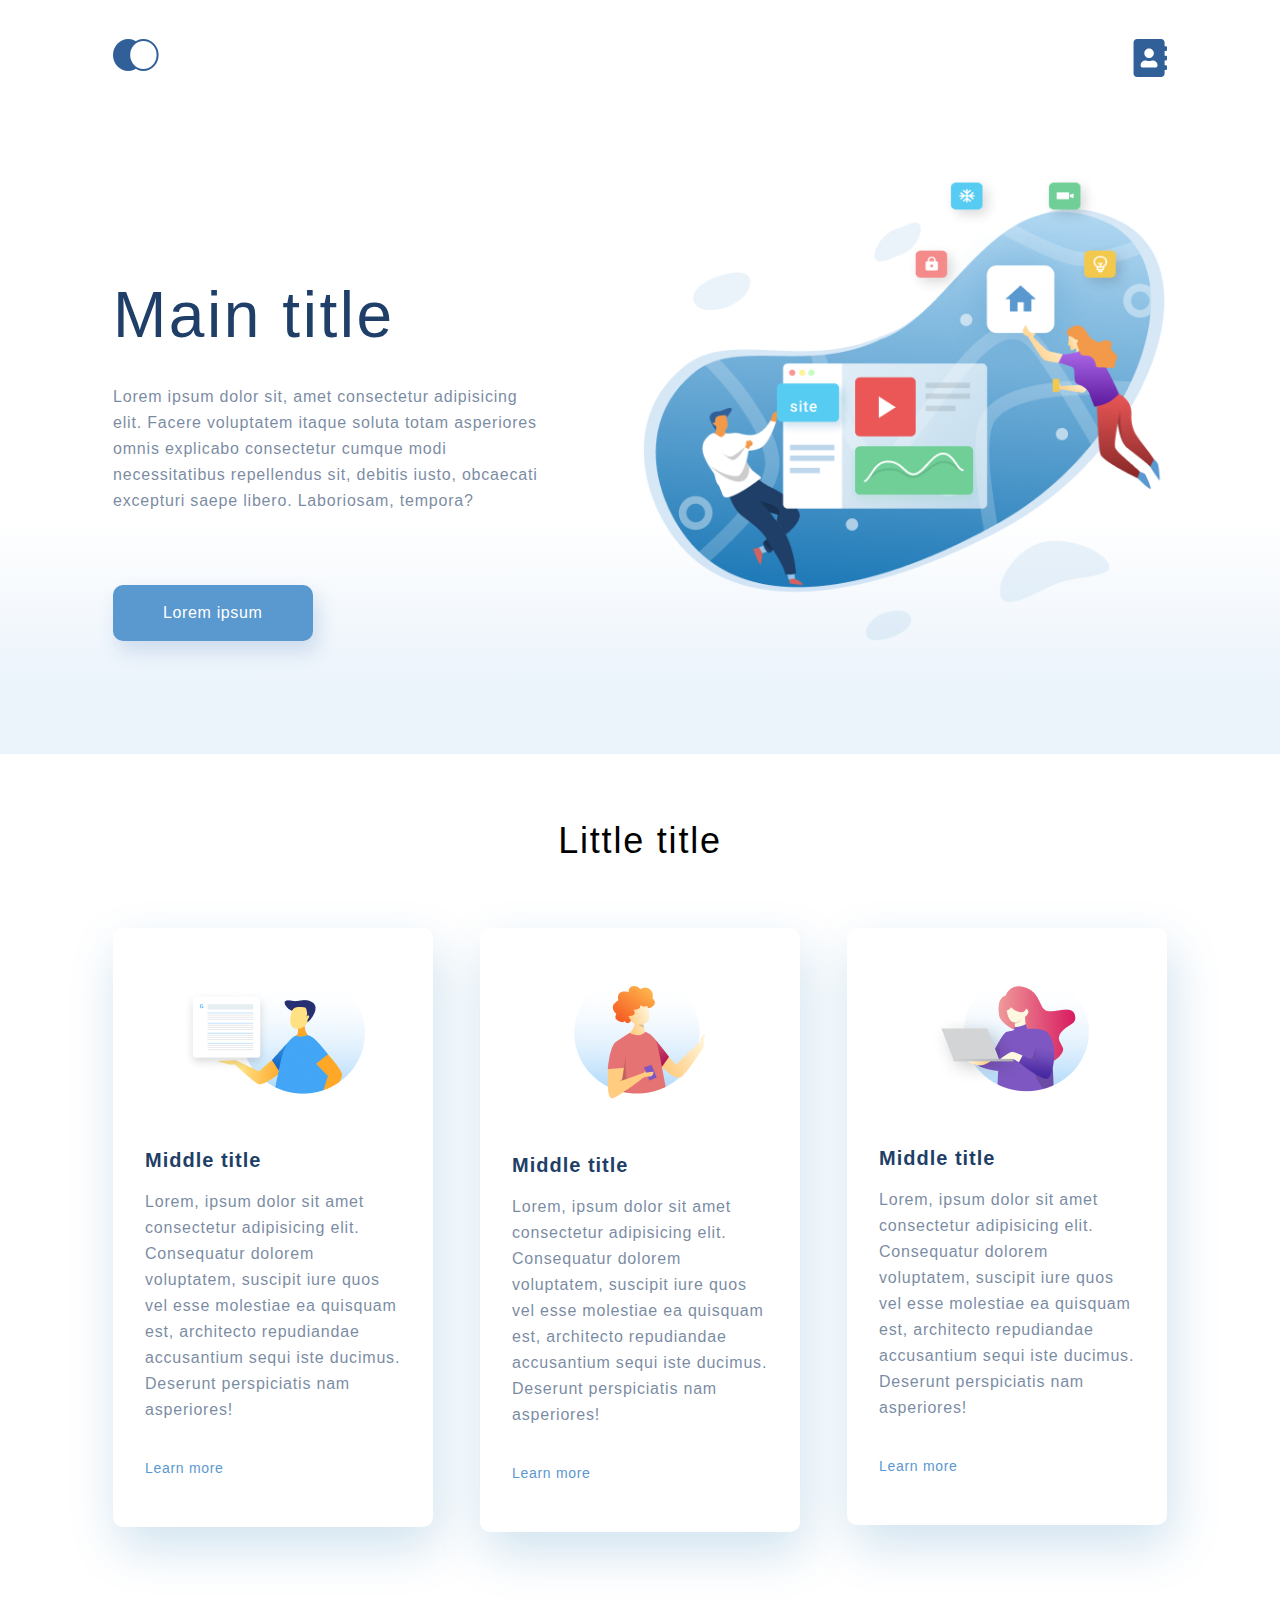
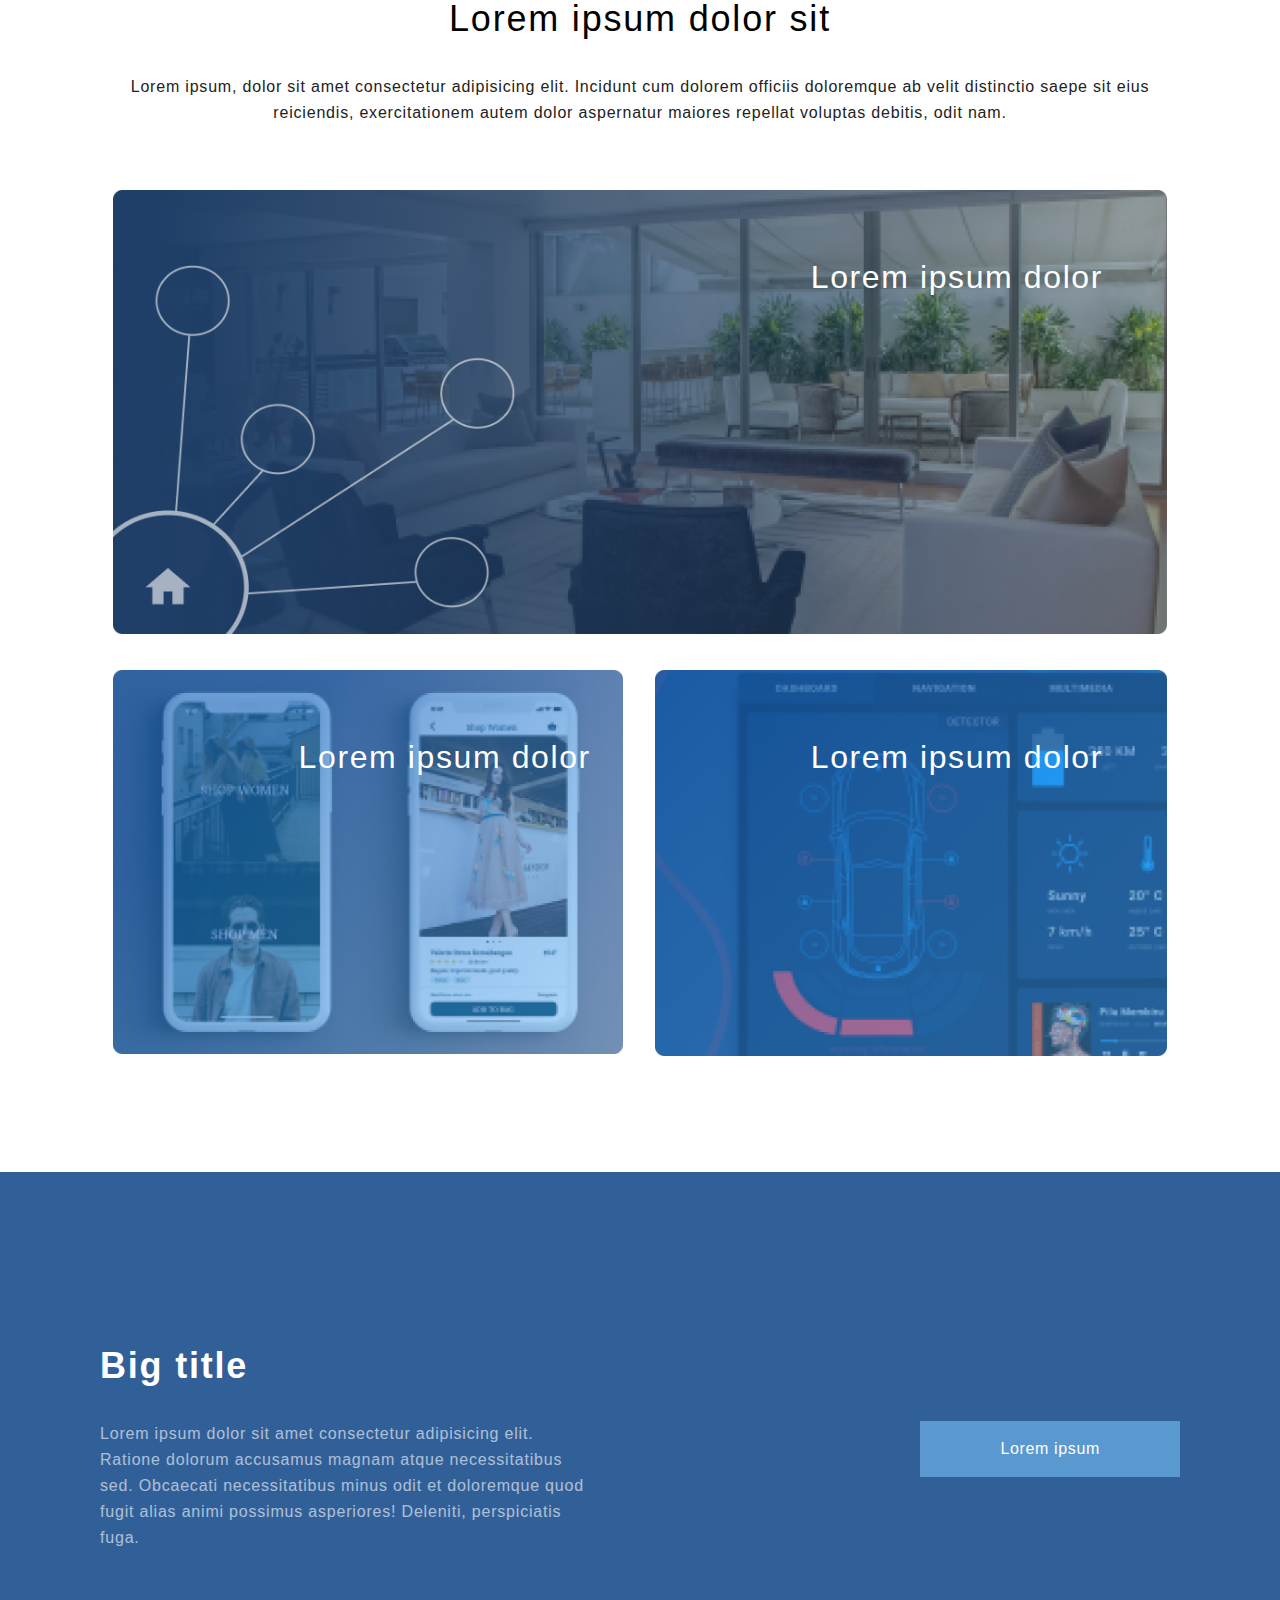
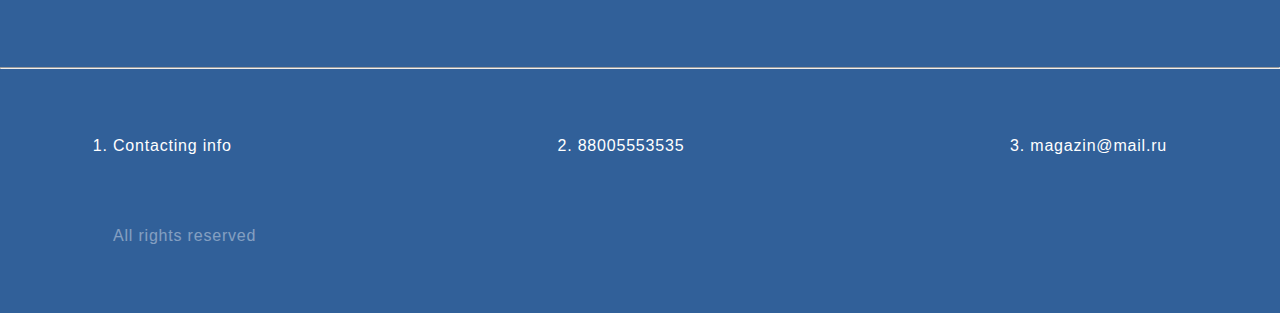
==== commit 4041dbf2: "Add files via upload" ====
--- a/index.html
+++ b/index.html
@@ -1,412 +1,129 @@
-<!DOCTYPE html>
-<html lang="en">
-
-<head>
-    <meta charset="UTF-8">
-    <meta http-equiv="X-UA-Compatible" content="IE=edge">
-    <meta name="viewport" content="width=device-width, initial-scale=1.0">
-    <title>Shop</title>
-
-    <link rel="stylesheet" href="css/normalize.css">
-    <link rel="stylesheet" href="css/all.min.css">
-    <link rel="stylesheet" href="css/style.css">
-</head>
-
-<body>
-    <header>
-
-        <div class="main-menu">
-            <div class="container-menu">
-                <div class="main-menu-items">
-                    <div class="main-menu-items-left">
-                        <a class="main-menu-items-left-item logo" href="index.html">
-                            <svg width="44" height="38" viewBox="0 0 44 38" fill="none"
-                                xmlns="http://www.w3.org/2000/svg" xmlns:xlink="http://www.w3.org/1999/xlink">
-                                <rect width="44" height="38" fill="url(#pattern0)" />
-                                <defs>
-                                    <pattern id="pattern0" patternContentUnits="objectBoundingBox" width="1" height="1">
-                                        <use xlink:href="#image0" transform="scale(0.0227273 0.0263158)" />
-                                    </pattern>
-                                    <image id="image0" width="44" height="38"
-                                        xlink:href="[data-uri]" />
-                                </defs>
-                            </svg>
-                        </a>
-
-                        <form action="#" class="main-menu-items-left-item search">
-                            <label for="search" class="search-icon-form__label">
-                                <svg width="27" height="28" viewBox="0 0 27 28" fill="none"
-                                    xmlns="http://www.w3.org/2000/svg">
-                                    <path
-                                        d="M19.0596 17.6259C20.6713 15.8658 21.6282 13.6048 21.7698 11.2225C21.9113 8.84018 21.2288 6.48173 19.8369 4.54318C18.445 2.60463 16.4285 1.20404 14.126 0.576619C11.8234 -0.0508009 9.3751 0.13316 7.19217 1.09761C5.00923 2.06205 3.22463 3.74825 2.13804 5.87302C1.05145 7.9978 0.729054 10.4318 1.225 12.7661C1.72094 15.1005 3.00501 17.1932 4.86158 18.6927C6.71814 20.1922 9.03413 21.0072 11.4206 21.0009C13.673 21.004 15.8645 20.27 17.6606 18.9109L25.4086 26.7179C25.4941 26.807 25.5965 26.8781 25.7099 26.927C25.8232 26.9759 25.9452 27.0017 26.0686 27.0029C26.1923 27.0033 26.3148 26.9782 26.4283 26.9292C26.5419 26.8801 26.6441 26.8082 26.7286 26.7179C26.9025 26.537 26.9997 26.2958 26.9997 26.0449C26.9997 25.794 26.9025 25.5528 26.7286 25.3719L19.0596 17.6259ZM2.88662 10.5009C2.89946 8.81563 3.41094 7.17187 4.35659 5.77685C5.30224 4.38183 6.63972 3.29801 8.20044 2.662C9.76115 2.02599 11.4752 1.86627 13.1266 2.20298C14.7779 2.53969 16.2926 3.35775 17.4797 4.55404C18.6668 5.75033 19.4732 7.27129 19.7972 8.92519C20.1212 10.5791 19.9483 12.2919 19.3002 13.8476C18.6522 15.4034 17.5581 16.7325 16.1559 17.6674C14.7536 18.6023 13.1059 19.1011 11.4206 19.1009C9.14916 19.0901 6.97482 18.1784 5.37484 16.566C3.77486 14.9537 2.87998 12.7724 2.88662 10.5009Z" />
-                                </svg>
-                            </label>
-                            <input class="search-icon-form__input" id="search" type="search">
-                        </form>
-                    </div>
-                    <div class="main-menu-items-right">
-
-                        <nav class="main-menu-items-right-item">
-
-                            <label for="menu">
-                                <span><svg width="32" height="23" viewBox="0 0 32 23" fill="none"
-                                        xmlns="http://www.w3.org/2000/svg">
-                                        <path d="M0 23V20.31H32V23H0ZM0 12.76V10.07H32V12.76H0ZM0 2.69V0H32V2.69H0Z" />
-                                    </svg></span>
-                            </label>
-                            <input type="checkbox" id="menu">
-                            <ul class="menu">
-                                <li>
-                                    <p>Menu</p>
-                                </li>
-                                <li> <button class="menu-cross"><img src="img/mark.png" alt="cross"></button>
-                                </li>
-                                <li><a href="#">Men</a>
-                                    <ul class="menu-category">
-                                        <li><a href="#">Accessories</a></li>
-                                        <li><a href="#">Bags</a></li>
-                                        <li><a href="#">Denim</a></li>
-                                        <li><a href="#">T-Shirts</a></li>
-                                    </ul>
-                                </li>
-                                <li><a href="#">Women</a>
-                                    <ul class="menu-category">
-                                        <li><a href="#">Accessories</a></li>
-                                        <li><a href="#">Jackets & Coats</a></li>
-                                        <li><a href="#">Polos</a></li>
-                                        <li><a href="#">T-Shirts</a></li>
-                                        <li><a href="#">Shirts</a></li>
-                                    </ul>
-                                </li>
-                                <li><a href="#">Kids</a>
-                                    <ul class="menu-category">
-                                        <li><a href="#">Accessories</a></li>
-                                        <li><a href="#">Jackets & Coats</a></li>
-                                        <li><a href="#">Polos</a></li>
-                                        <li><a href="#">T-Shirts</a></li>
-                                        <li><a href="#">Bags</a></li>
-                                    </ul>
-                                </li>
-                            </ul>
-                        </nav>
-
-                        <a class="main-menu-items-right-item account" href="registration..html">
-                            <svg width="29" height="29" viewBox="0 0 29 29" fill="none"
-                                xmlns="http://www.w3.org/2000/svg">
-                                <path
-                                    d="M14.5 19.937C19 19.937 22.656 15.464 22.656 9.968C22.656 4.472 19 0 14.5 0C13.3631 0.0217413 12.2463 0.303398 11.2351 0.823397C10.2239 1.34339 9.34507 2.08794 8.66602 3C7.12663 4.99573 6.30819 7.45381 6.34399 9.974C6.34399 15.465 10 19.937 14.5 19.937ZM14.5 1.813C18 1.813 20.844 5.472 20.844 9.969C20.844 14.466 17.998 18.125 14.5 18.125C11.002 18.125 8.15603 14.465 8.15503 9.969C8.15403 5.473 11 1.813 14.5 1.813ZM20.844 18.125C20.6036 18.125 20.373 18.2205 20.203 18.3905C20.033 18.5605 19.9375 18.7911 19.9375 19.0315C19.9375 19.2719 20.033 19.5025 20.203 19.6725C20.373 19.8425 20.6036 19.938 20.844 19.938C22.526 19.9399 24.1386 20.6088 25.3279 21.7982C26.5172 22.9875 27.1861 24.6 27.188 26.282C27.1875 26.5221 27.0918 26.7523 26.922 26.9221C26.7522 27.0918 26.5221 27.1875 26.282 27.188H2.71997C2.47985 27.1875 2.24975 27.0918 2.07996 26.9221C1.91016 26.7523 1.81449 26.5221 1.81396 26.282C1.81608 24.6001 2.48517 22.9877 3.67444 21.7985C4.86371 20.6092 6.47608 19.9401 8.15796 19.938C8.39824 19.938 8.62868 19.8425 8.79858 19.6726C8.96849 19.5027 9.06396 19.2723 9.06396 19.032C9.06396 18.7917 8.96849 18.5613 8.79858 18.3914C8.62868 18.2215 8.39824 18.126 8.15796 18.126C5.99541 18.1279 3.92201 18.9875 2.39258 20.5164C0.863144 22.0453 0.00264777 24.1185 0 26.281C0.000794067 27.0019 0.287502 27.693 0.797241 28.2027C1.30698 28.7125 1.99811 28.9992 2.71899 29H26.282C27.0027 28.9989 27.6936 28.7121 28.2031 28.2024C28.7126 27.6927 28.9992 27.0017 29 26.281C28.9974 24.1187 28.1372 22.0457 26.6083 20.5168C25.0793 18.9878 23.0063 18.1276 20.844 18.125Z" />
-                            </svg>
-
-                        </a>
-                        <a class="main-menu-items-right-item cart" href="cart.html">
-                            <svg width="29" height="29" viewBox="0 0 27 25" xmlns="http://www.w3.org/2000/svg">
-                                <path
-                                    d="M5.49847 22.185C5.50635 21.752 5.64091 21.3309 5.88519 20.9748C6.12947 20.6186 6.47261 20.3431 6.87158 20.1828C7.27055 20.0226 7.7076 19.9848 8.12781 20.0741C8.54802 20.1635 8.93269 20.376 9.23358 20.685C9.53447 20.994 9.73817 21.3857 9.81909 21.811C9.90002 22.2363 9.85453 22.6763 9.68842 23.0756C9.52231 23.475 9.24296 23.8161 8.88538 24.0559C8.52779 24.2957 8.10791 24.4237 7.67847 24.4237C7.38955 24.4211 7.10399 24.3611 6.83807 24.2472C6.57216 24.1333 6.3311 23.9676 6.12866 23.7597C5.92623 23.5518 5.76639 23.3057 5.65826 23.0355C5.55013 22.7653 5.49584 22.4763 5.49847 22.185ZM21.3045 24.4237C20.8711 24.4303 20.4453 24.3087 20.0797 24.074C19.7141 23.8393 19.4247 23.5017 19.2471 23.103C19.0696 22.7042 19.0117 22.2618 19.0806 21.8303C19.1496 21.3988 19.3423 20.9971 19.6351 20.6748C19.9278 20.3524 20.3077 20.1236 20.728 20.0165C21.1482 19.9095 21.5903 19.929 21.9997 20.0724C22.4091 20.2159 22.7679 20.4771 23.0317 20.8238C23.2956 21.1706 23.453 21.5877 23.4845 22.0236C23.5269 22.6155 23.3369 23.2004 22.9555 23.6523C22.7706 23.8745 22.5436 24.0574 22.2877 24.1901C22.0319 24.3227 21.7524 24.4025 21.4655 24.4247L21.3045 24.4237ZM8.59351 17.4855C8.38116 17.4851 8.17488 17.414 8.00671 17.2833C7.83855 17.1525 7.71792 16.9694 7.66351 16.7624L3.73651 2.19527H0.978516C0.719001 2.19527 0.470064 2.09128 0.28656 1.90622C0.103056 1.72116 0 1.47018 0 1.20847C0 0.946764 0.103056 0.695782 0.28656 0.510726C0.470064 0.325669 0.719001 0.22168 0.978516 0.22168H4.45752C4.66982 0.222254 4.876 0.293463 5.04413 0.424184C5.21226 0.554905 5.33295 0.737883 5.38751 0.944787L9.31451 15.5119H20.0185L23.5765 7.12665H11.7185C11.459 7.12665 11.2101 7.02266 11.0266 6.83761C10.8431 6.65255 10.74 6.40157 10.74 6.13986C10.74 5.87815 10.8431 5.62717 11.0266 5.44211C11.2101 5.25705 11.459 5.15306 11.7185 5.15306H25.0535C25.2131 5.15352 25.3701 5.19451 25.5099 5.27223C25.6497 5.34995 25.7679 5.46195 25.8535 5.59784C25.9413 5.73569 25.9945 5.89303 26.0084 6.05627C26.0224 6.21951 25.9966 6.38368 25.9335 6.53465L21.5425 16.8935C21.469 17.0684 21.3462 17.2177 21.1895 17.3229C21.0327 17.4281 20.8488 17.4846 20.6605 17.4855H8.59351Z" />
-                            </svg>
-                            <span class="main-menu-items-right-item-count">5</span>
-                        </a>
-                    </div>
-                </div>
-            </div>
-        </div>
-
-    </header>
-    <main>
-        <div class="top-head">
-            <div class="top-head-image">
-                <img src="img/man.png" alt="man">
-            </div>
-            <div class="top-head-brand">
-                <div class="top-head-brand-text">
-                    <p class="top-head-brand-text-head">THE BRAND </p>
-                    <div class="top-head-brand-text-text">
-                        <p>OF LUXERIOUS <span>FASHION</span></p>
-
-                    </div>
-                </div>
-            </div>
-        </div>
-        <div class="container-promo">
-            <div class="promo">
-                <a class="promo-image woman" href="#">
-                    <h1 class="promo-image-top">30% OFF <span>FOR WOMEN</span></h1>
-                    <h1 class="promo-image-bottom">FOR WOMEN</h1>
-
-                </a>
-                <a class="promo-image man" href="#">
-                    <h1 class="promo-image-top">HOT DEAL</h1>
-                    <h1 class="promo-image-bottom">FOR MEN</h1>
-
-                </a>
-
-                <a class="promo-image kid" href="#">
-                    <h1 class="promo-image-top">NEW ARRIVALS</h1>
-                    <h1 class="promo-image-bottom">FOR KIDS</h1>
-
-                </a>
-
-                <a class="promo-image accesories" href="#">
-                    <h1 class="promo-image-top">LUXIROUS & TRENDY</h1>
-                    <h1 class="promo-image-bottom">ACCESORIES</h1>
-
-                </a>
-
-            </div>
-        </div>
-
-
-        <div class="container">
-            <div class="card-text">
-                <p class="card-text-head">Fetured Items</p>
-                <p class="card-text-text">Shop for items based on what we featured in this week</p>
-            </div>
-            <ul class="catalog-cards">
-
-                <li>
-                    <article class="card">
-                        <button class="card-button">
-                            <svg class="card-svg" width="27" height="25" viewBox="0 0 27 25"
-                                xmlns="http://www.w3.org/2000/svg">
-                                <path
-                                    d="M5.49847 22.185C5.50635 21.752 5.64091 21.3309 5.88519 20.9748C6.12947 20.6186 6.47261 20.3431 6.87158 20.1828C7.27055 20.0226 7.7076 19.9848 8.12781 20.0741C8.54802 20.1635 8.93269 20.376 9.23358 20.685C9.53447 20.994 9.73817 21.3857 9.81909 21.811C9.90002 22.2363 9.85453 22.6763 9.68842 23.0756C9.52231 23.475 9.24296 23.8161 8.88538 24.0559C8.52779 24.2957 8.10791 24.4237 7.67847 24.4237C7.38955 24.4211 7.10399 24.3611 6.83807 24.2472C6.57216 24.1333 6.3311 23.9676 6.12866 23.7597C5.92623 23.5518 5.76639 23.3057 5.65826 23.0355C5.55013 22.7653 5.49584 22.4763 5.49847 22.185ZM21.3045 24.4237C20.8711 24.4303 20.4453 24.3087 20.0797 24.074C19.7141 23.8393 19.4247 23.5017 19.2471 23.103C19.0696 22.7042 19.0117 22.2618 19.0806 21.8303C19.1496 21.3988 19.3423 20.9971 19.6351 20.6748C19.9278 20.3524 20.3077 20.1236 20.728 20.0165C21.1482 19.9095 21.5903 19.929 21.9997 20.0724C22.4091 20.2159 22.7679 20.4771 23.0317 20.8238C23.2956 21.1706 23.453 21.5877 23.4845 22.0236C23.5269 22.6155 23.3369 23.2004 22.9555 23.6523C22.7706 23.8745 22.5436 24.0574 22.2877 24.1901C22.0319 24.3227 21.7524 24.4025 21.4655 24.4247L21.3045 24.4237ZM8.59351 17.4855C8.38116 17.4851 8.17488 17.414 8.00671 17.2833C7.83855 17.1525 7.71792 16.9694 7.66351 16.7624L3.73651 2.19527H0.978516C0.719001 2.19527 0.470064 2.09128 0.28656 1.90622C0.103056 1.72116 0 1.47018 0 1.20847C0 0.946764 0.103056 0.695782 0.28656 0.510726C0.470064 0.325669 0.719001 0.22168 0.978516 0.22168H4.45752C4.66982 0.222254 4.876 0.293463 5.04413 0.424184C5.21226 0.554905 5.33295 0.737883 5.38751 0.944787L9.31451 15.5119H20.0185L23.5765 7.12665H11.7185C11.459 7.12665 11.2101 7.02266 11.0266 6.83761C10.8431 6.65255 10.74 6.40157 10.74 6.13986C10.74 5.87815 10.8431 5.62717 11.0266 5.44211C11.2101 5.25705 11.459 5.15306 11.7185 5.15306H25.0535C25.2131 5.15352 25.3701 5.19451 25.5099 5.27223C25.6497 5.34995 25.7679 5.46195 25.8535 5.59784C25.9413 5.73569 25.9945 5.89303 26.0084 6.05627C26.0224 6.21951 25.9966 6.38368 25.9335 6.53465L21.5425 16.8935C21.469 17.0684 21.3462 17.2177 21.1895 17.3229C21.0327 17.4281 20.8488 17.4846 20.6605 17.4855H8.59351Z" />
-                            </svg>
-                            Add to Cart</button>
-                        <div><a href="#"><img src="img/index-card1.png" alt="card1"></a></div>
-                        <div class="catalog-cards-info">
-                            <p class="catalog-cards-info-head">ELLERY X M'O CAPSULE</p>
-                            <p class="catalog-cards-info-text">Known for her sculptural takes on traditional
-                                tailoring,
-                                Australian
-                                arbiter of cool Kym
-                                Ellery teams up with Moda Operandi.</p>
-                            <p class="catalog-cards-info-price">$52.00</p>
-                        </div>
-                    </article>
-                </li>
-
-
-
-                <li>
-                    <article class="card">
-                        <button class="card-button">
-                            <svg class="card-svg" width="27" height="25" viewBox="0 0 27 25"
-                                xmlns="http://www.w3.org/2000/svg">
-                                <path
-                                    d="M5.49847 22.185C5.50635 21.752 5.64091 21.3309 5.88519 20.9748C6.12947 20.6186 6.47261 20.3431 6.87158 20.1828C7.27055 20.0226 7.7076 19.9848 8.12781 20.0741C8.54802 20.1635 8.93269 20.376 9.23358 20.685C9.53447 20.994 9.73817 21.3857 9.81909 21.811C9.90002 22.2363 9.85453 22.6763 9.68842 23.0756C9.52231 23.475 9.24296 23.8161 8.88538 24.0559C8.52779 24.2957 8.10791 24.4237 7.67847 24.4237C7.38955 24.4211 7.10399 24.3611 6.83807 24.2472C6.57216 24.1333 6.3311 23.9676 6.12866 23.7597C5.92623 23.5518 5.76639 23.3057 5.65826 23.0355C5.55013 22.7653 5.49584 22.4763 5.49847 22.185ZM21.3045 24.4237C20.8711 24.4303 20.4453 24.3087 20.0797 24.074C19.7141 23.8393 19.4247 23.5017 19.2471 23.103C19.0696 22.7042 19.0117 22.2618 19.0806 21.8303C19.1496 21.3988 19.3423 20.9971 19.6351 20.6748C19.9278 20.3524 20.3077 20.1236 20.728 20.0165C21.1482 19.9095 21.5903 19.929 21.9997 20.0724C22.4091 20.2159 22.7679 20.4771 23.0317 20.8238C23.2956 21.1706 23.453 21.5877 23.4845 22.0236C23.5269 22.6155 23.3369 23.2004 22.9555 23.6523C22.7706 23.8745 22.5436 24.0574 22.2877 24.1901C22.0319 24.3227 21.7524 24.4025 21.4655 24.4247L21.3045 24.4237ZM8.59351 17.4855C8.38116 17.4851 8.17488 17.414 8.00671 17.2833C7.83855 17.1525 7.71792 16.9694 7.66351 16.7624L3.73651 2.19527H0.978516C0.719001 2.19527 0.470064 2.09128 0.28656 1.90622C0.103056 1.72116 0 1.47018 0 1.20847C0 0.946764 0.103056 0.695782 0.28656 0.510726C0.470064 0.325669 0.719001 0.22168 0.978516 0.22168H4.45752C4.66982 0.222254 4.876 0.293463 5.04413 0.424184C5.21226 0.554905 5.33295 0.737883 5.38751 0.944787L9.31451 15.5119H20.0185L23.5765 7.12665H11.7185C11.459 7.12665 11.2101 7.02266 11.0266 6.83761C10.8431 6.65255 10.74 6.40157 10.74 6.13986C10.74 5.87815 10.8431 5.62717 11.0266 5.44211C11.2101 5.25705 11.459 5.15306 11.7185 5.15306H25.0535C25.2131 5.15352 25.3701 5.19451 25.5099 5.27223C25.6497 5.34995 25.7679 5.46195 25.8535 5.59784C25.9413 5.73569 25.9945 5.89303 26.0084 6.05627C26.0224 6.21951 25.9966 6.38368 25.9335 6.53465L21.5425 16.8935C21.469 17.0684 21.3462 17.2177 21.1895 17.3229C21.0327 17.4281 20.8488 17.4846 20.6605 17.4855H8.59351Z" />
-                            </svg>
-                            Add to Cart</button>
-                        <div class="card-background">
-                            <a href="#"><img src="img/index-card2.png" alt="card2"></a>
-                        </div>
-                        <div class="catalog-cards-info">
-                            <p class="catalog-cards-info-head">ELLERY X M'O CAPSULE</p>
-                            <p class="catalog-cards-info-text">Known for her sculptural takes on traditional
-                                tailoring,
-                                Australian
-                                arbiter of cool Kym
-                                Ellery teams up with Moda Operandi.</p>
-                            <p class="catalog-cards-info-price">$52.00</p>
-                        </div>
-                    </article>
-                </li>
-
-
-                <li>
-                    <article class="card">
-                        <button class="card-button">
-                            <svg class="card-svg" width="27" height="25" viewBox="0 0 27 25"
-                                xmlns="http://www.w3.org/2000/svg">
-                                <path
-                                    d="M5.49847 22.185C5.50635 21.752 5.64091 21.3309 5.88519 20.9748C6.12947 20.6186 6.47261 20.3431 6.87158 20.1828C7.27055 20.0226 7.7076 19.9848 8.12781 20.0741C8.54802 20.1635 8.93269 20.376 9.23358 20.685C9.53447 20.994 9.73817 21.3857 9.81909 21.811C9.90002 22.2363 9.85453 22.6763 9.68842 23.0756C9.52231 23.475 9.24296 23.8161 8.88538 24.0559C8.52779 24.2957 8.10791 24.4237 7.67847 24.4237C7.38955 24.4211 7.10399 24.3611 6.83807 24.2472C6.57216 24.1333 6.3311 23.9676 6.12866 23.7597C5.92623 23.5518 5.76639 23.3057 5.65826 23.0355C5.55013 22.7653 5.49584 22.4763 5.49847 22.185ZM21.3045 24.4237C20.8711 24.4303 20.4453 24.3087 20.0797 24.074C19.7141 23.8393 19.4247 23.5017 19.2471 23.103C19.0696 22.7042 19.0117 22.2618 19.0806 21.8303C19.1496 21.3988 19.3423 20.9971 19.6351 20.6748C19.9278 20.3524 20.3077 20.1236 20.728 20.0165C21.1482 19.9095 21.5903 19.929 21.9997 20.0724C22.4091 20.2159 22.7679 20.4771 23.0317 20.8238C23.2956 21.1706 23.453 21.5877 23.4845 22.0236C23.5269 22.6155 23.3369 23.2004 22.9555 23.6523C22.7706 23.8745 22.5436 24.0574 22.2877 24.1901C22.0319 24.3227 21.7524 24.4025 21.4655 24.4247L21.3045 24.4237ZM8.59351 17.4855C8.38116 17.4851 8.17488 17.414 8.00671 17.2833C7.83855 17.1525 7.71792 16.9694 7.66351 16.7624L3.73651 2.19527H0.978516C0.719001 2.19527 0.470064 2.09128 0.28656 1.90622C0.103056 1.72116 0 1.47018 0 1.20847C0 0.946764 0.103056 0.695782 0.28656 0.510726C0.470064 0.325669 0.719001 0.22168 0.978516 0.22168H4.45752C4.66982 0.222254 4.876 0.293463 5.04413 0.424184C5.21226 0.554905 5.33295 0.737883 5.38751 0.944787L9.31451 15.5119H20.0185L23.5765 7.12665H11.7185C11.459 7.12665 11.2101 7.02266 11.0266 6.83761C10.8431 6.65255 10.74 6.40157 10.74 6.13986C10.74 5.87815 10.8431 5.62717 11.0266 5.44211C11.2101 5.25705 11.459 5.15306 11.7185 5.15306H25.0535C25.2131 5.15352 25.3701 5.19451 25.5099 5.27223C25.6497 5.34995 25.7679 5.46195 25.8535 5.59784C25.9413 5.73569 25.9945 5.89303 26.0084 6.05627C26.0224 6.21951 25.9966 6.38368 25.9335 6.53465L21.5425 16.8935C21.469 17.0684 21.3462 17.2177 21.1895 17.3229C21.0327 17.4281 20.8488 17.4846 20.6605 17.4855H8.59351Z" />
-                            </svg>
-                            Add to Cart</button>
-                        <div><a href="#"><img src="img/index-card3.png" alt="card3"></a></div>
-                        <div class="catalog-cards-info">
-                            <p class="catalog-cards-info-head">ELLERY X M'O CAPSULE</p>
-                            <p class="catalog-cards-info-text">Known for her sculptural takes on traditional
-                                tailoring,
-                                Australian
-                                arbiter of cool Kym
-                                Ellery teams up with Moda Operandi.</p>
-                            <p class="catalog-cards-info-price">$52.00</p>
-                        </div>
-                    </article>
-                </li>
-
-
-
-
-                <li>
-                    <article class="card">
-                        <button class="card-button">
-                            <svg class="card-svg" width="27" height="25" viewBox="0 0 27 25"
-                                xmlns="http://www.w3.org/2000/svg">
-                                <path
-                                    d="M5.49847 22.185C5.50635 21.752 5.64091 21.3309 5.88519 20.9748C6.12947 20.6186 6.47261 20.3431 6.87158 20.1828C7.27055 20.0226 7.7076 19.9848 8.12781 20.0741C8.54802 20.1635 8.93269 20.376 9.23358 20.685C9.53447 20.994 9.73817 21.3857 9.81909 21.811C9.90002 22.2363 9.85453 22.6763 9.68842 23.0756C9.52231 23.475 9.24296 23.8161 8.88538 24.0559C8.52779 24.2957 8.10791 24.4237 7.67847 24.4237C7.38955 24.4211 7.10399 24.3611 6.83807 24.2472C6.57216 24.1333 6.3311 23.9676 6.12866 23.7597C5.92623 23.5518 5.76639 23.3057 5.65826 23.0355C5.55013 22.7653 5.49584 22.4763 5.49847 22.185ZM21.3045 24.4237C20.8711 24.4303 20.4453 24.3087 20.0797 24.074C19.7141 23.8393 19.4247 23.5017 19.2471 23.103C19.0696 22.7042 19.0117 22.2618 19.0806 21.8303C19.1496 21.3988 19.3423 20.9971 19.6351 20.6748C19.9278 20.3524 20.3077 20.1236 20.728 20.0165C21.1482 19.9095 21.5903 19.929 21.9997 20.0724C22.4091 20.2159 22.7679 20.4771 23.0317 20.8238C23.2956 21.1706 23.453 21.5877 23.4845 22.0236C23.5269 22.6155 23.3369 23.2004 22.9555 23.6523C22.7706 23.8745 22.5436 24.0574 22.2877 24.1901C22.0319 24.3227 21.7524 24.4025 21.4655 24.4247L21.3045 24.4237ZM8.59351 17.4855C8.38116 17.4851 8.17488 17.414 8.00671 17.2833C7.83855 17.1525 7.71792 16.9694 7.66351 16.7624L3.73651 2.19527H0.978516C0.719001 2.19527 0.470064 2.09128 0.28656 1.90622C0.103056 1.72116 0 1.47018 0 1.20847C0 0.946764 0.103056 0.695782 0.28656 0.510726C0.470064 0.325669 0.719001 0.22168 0.978516 0.22168H4.45752C4.66982 0.222254 4.876 0.293463 5.04413 0.424184C5.21226 0.554905 5.33295 0.737883 5.38751 0.944787L9.31451 15.5119H20.0185L23.5765 7.12665H11.7185C11.459 7.12665 11.2101 7.02266 11.0266 6.83761C10.8431 6.65255 10.74 6.40157 10.74 6.13986C10.74 5.87815 10.8431 5.62717 11.0266 5.44211C11.2101 5.25705 11.459 5.15306 11.7185 5.15306H25.0535C25.2131 5.15352 25.3701 5.19451 25.5099 5.27223C25.6497 5.34995 25.7679 5.46195 25.8535 5.59784C25.9413 5.73569 25.9945 5.89303 26.0084 6.05627C26.0224 6.21951 25.9966 6.38368 25.9335 6.53465L21.5425 16.8935C21.469 17.0684 21.3462 17.2177 21.1895 17.3229C21.0327 17.4281 20.8488 17.4846 20.6605 17.4855H8.59351Z" />
-                            </svg>
-                            Add to Cart</button>
-                        <div><a href="#"><img src="img/index-card4.png" alt="card4"></a></div>
-                        <div class="catalog-cards-info">
-                            <p class="catalog-cards-info-head">ELLERY X M'O CAPSULE</p>
-                            <p class="catalog-cards-info-text">Known for her sculptural takes on traditional
-                                tailoring,
-                                Australian
-                                arbiter of cool Kym
-                                Ellery teams up with Moda Operandi.</p>
-                            <p class="catalog-cards-info-price">$52.00</p>
-                        </div>
-                    </article>
-                </li>
-
-
-                <li>
-                    <article class="card">
-                        <button class="card-button">
-                            <svg class="card-svg" width="27" height="25" viewBox="0 0 27 25"
-                                xmlns="http://www.w3.org/2000/svg">
-                                <path
-                                    d="M5.49847 22.185C5.50635 21.752 5.64091 21.3309 5.88519 20.9748C6.12947 20.6186 6.47261 20.3431 6.87158 20.1828C7.27055 20.0226 7.7076 19.9848 8.12781 20.0741C8.54802 20.1635 8.93269 20.376 9.23358 20.685C9.53447 20.994 9.73817 21.3857 9.81909 21.811C9.90002 22.2363 9.85453 22.6763 9.68842 23.0756C9.52231 23.475 9.24296 23.8161 8.88538 24.0559C8.52779 24.2957 8.10791 24.4237 7.67847 24.4237C7.38955 24.4211 7.10399 24.3611 6.83807 24.2472C6.57216 24.1333 6.3311 23.9676 6.12866 23.7597C5.92623 23.5518 5.76639 23.3057 5.65826 23.0355C5.55013 22.7653 5.49584 22.4763 5.49847 22.185ZM21.3045 24.4237C20.8711 24.4303 20.4453 24.3087 20.0797 24.074C19.7141 23.8393 19.4247 23.5017 19.2471 23.103C19.0696 22.7042 19.0117 22.2618 19.0806 21.8303C19.1496 21.3988 19.3423 20.9971 19.6351 20.6748C19.9278 20.3524 20.3077 20.1236 20.728 20.0165C21.1482 19.9095 21.5903 19.929 21.9997 20.0724C22.4091 20.2159 22.7679 20.4771 23.0317 20.8238C23.2956 21.1706 23.453 21.5877 23.4845 22.0236C23.5269 22.6155 23.3369 23.2004 22.9555 23.6523C22.7706 23.8745 22.5436 24.0574 22.2877 24.1901C22.0319 24.3227 21.7524 24.4025 21.4655 24.4247L21.3045 24.4237ZM8.59351 17.4855C8.38116 17.4851 8.17488 17.414 8.00671 17.2833C7.83855 17.1525 7.71792 16.9694 7.66351 16.7624L3.73651 2.19527H0.978516C0.719001 2.19527 0.470064 2.09128 0.28656 1.90622C0.103056 1.72116 0 1.47018 0 1.20847C0 0.946764 0.103056 0.695782 0.28656 0.510726C0.470064 0.325669 0.719001 0.22168 0.978516 0.22168H4.45752C4.66982 0.222254 4.876 0.293463 5.04413 0.424184C5.21226 0.554905 5.33295 0.737883 5.38751 0.944787L9.31451 15.5119H20.0185L23.5765 7.12665H11.7185C11.459 7.12665 11.2101 7.02266 11.0266 6.83761C10.8431 6.65255 10.74 6.40157 10.74 6.13986C10.74 5.87815 10.8431 5.62717 11.0266 5.44211C11.2101 5.25705 11.459 5.15306 11.7185 5.15306H25.0535C25.2131 5.15352 25.3701 5.19451 25.5099 5.27223C25.6497 5.34995 25.7679 5.46195 25.8535 5.59784C25.9413 5.73569 25.9945 5.89303 26.0084 6.05627C26.0224 6.21951 25.9966 6.38368 25.9335 6.53465L21.5425 16.8935C21.469 17.0684 21.3462 17.2177 21.1895 17.3229C21.0327 17.4281 20.8488 17.4846 20.6605 17.4855H8.59351Z" />
-                            </svg>
-                            Add to Cart</button>
-                        <div> <a href="#"><video class="video-file" autoplay loop muted
-                                    src="https://storage.coverr.co/videos/IVBW7jVjkQhNeznVYPnH9uD9Wj3Pyt17?token=eyJhbGciOiJIUzI1NiIsInR5cCI6IkpXVCJ9.eyJhcHBJZCI6IjExNDMyN0NEOTRCMUFCMTFERTE3IiwiaWF0IjoxNTkwMTcyNjY5fQ.1kjgP-D14QO1sowdor9oXyzMshES9OUnqmx6vVM0d54">
-                                </video></a></div>
-
-                        <div class="catalog-cards-info">
-                            <p class="catalog-cards-info-head">ELLERY X M'O CAPSULE</p>
-                            <p class="catalog-cards-info-text">Known for her sculptural takes on traditional
-                                tailoring,
-                                Australian
-                                arbiter of cool Kym
-                                Ellery teams up with Moda Operandi.</p>
-                            <p class="catalog-cards-info-price">$52.00</p>
-                        </div>
-                    </article>
-                </li>
-
-                <li>
-                    <article class="card">
-                        <button class="card-button">
-                            <svg class="card-svg" width="27" height="25" viewBox="0 0 27 25"
-                                xmlns="http://www.w3.org/2000/svg">
-                                <path
-                                    d="M5.49847 22.185C5.50635 21.752 5.64091 21.3309 5.88519 20.9748C6.12947 20.6186 6.47261 20.3431 6.87158 20.1828C7.27055 20.0226 7.7076 19.9848 8.12781 20.0741C8.54802 20.1635 8.93269 20.376 9.23358 20.685C9.53447 20.994 9.73817 21.3857 9.81909 21.811C9.90002 22.2363 9.85453 22.6763 9.68842 23.0756C9.52231 23.475 9.24296 23.8161 8.88538 24.0559C8.52779 24.2957 8.10791 24.4237 7.67847 24.4237C7.38955 24.4211 7.10399 24.3611 6.83807 24.2472C6.57216 24.1333 6.3311 23.9676 6.12866 23.7597C5.92623 23.5518 5.76639 23.3057 5.65826 23.0355C5.55013 22.7653 5.49584 22.4763 5.49847 22.185ZM21.3045 24.4237C20.8711 24.4303 20.4453 24.3087 20.0797 24.074C19.7141 23.8393 19.4247 23.5017 19.2471 23.103C19.0696 22.7042 19.0117 22.2618 19.0806 21.8303C19.1496 21.3988 19.3423 20.9971 19.6351 20.6748C19.9278 20.3524 20.3077 20.1236 20.728 20.0165C21.1482 19.9095 21.5903 19.929 21.9997 20.0724C22.4091 20.2159 22.7679 20.4771 23.0317 20.8238C23.2956 21.1706 23.453 21.5877 23.4845 22.0236C23.5269 22.6155 23.3369 23.2004 22.9555 23.6523C22.7706 23.8745 22.5436 24.0574 22.2877 24.1901C22.0319 24.3227 21.7524 24.4025 21.4655 24.4247L21.3045 24.4237ZM8.59351 17.4855C8.38116 17.4851 8.17488 17.414 8.00671 17.2833C7.83855 17.1525 7.71792 16.9694 7.66351 16.7624L3.73651 2.19527H0.978516C0.719001 2.19527 0.470064 2.09128 0.28656 1.90622C0.103056 1.72116 0 1.47018 0 1.20847C0 0.946764 0.103056 0.695782 0.28656 0.510726C0.470064 0.325669 0.719001 0.22168 0.978516 0.22168H4.45752C4.66982 0.222254 4.876 0.293463 5.04413 0.424184C5.21226 0.554905 5.33295 0.737883 5.38751 0.944787L9.31451 15.5119H20.0185L23.5765 7.12665H11.7185C11.459 7.12665 11.2101 7.02266 11.0266 6.83761C10.8431 6.65255 10.74 6.40157 10.74 6.13986C10.74 5.87815 10.8431 5.62717 11.0266 5.44211C11.2101 5.25705 11.459 5.15306 11.7185 5.15306H25.0535C25.2131 5.15352 25.3701 5.19451 25.5099 5.27223C25.6497 5.34995 25.7679 5.46195 25.8535 5.59784C25.9413 5.73569 25.9945 5.89303 26.0084 6.05627C26.0224 6.21951 25.9966 6.38368 25.9335 6.53465L21.5425 16.8935C21.469 17.0684 21.3462 17.2177 21.1895 17.3229C21.0327 17.4281 20.8488 17.4846 20.6605 17.4855H8.59351Z" />
-                            </svg>
-                            Add to Cart</button>
-                        <div> <a href="#"><img src="img/index-card6.png" alt="card6"></a></div>
-                        <div class="catalog-cards-info">
-                            <p class="catalog-cards-info-head">ELLERY X M'O CAPSULE</p>
-                            <p class="catalog-cards-info-text">Known for her sculptural takes on traditional
-                                tailoring,
-                                Australian
-                                arbiter of cool Kym
-                                Ellery teams up with Moda Operandi.</p>
-                            <p class="catalog-cards-info-price">$52.00</p>
-
-                        </div>
-                    </article>
-                </li>
-
-            </ul>
-            <div class="main-button">
-                <button class="main-button-text">Browse All Product</button>
-            </div>
-        </div>
-
-
-        <section>
-            <div class="footer-info">
-                <div class="container-footer-info">
-                    <div class="footer-info-point delivery">
-
-                        <div class="footer-info-point-head">
-                            <h3>Free Delivery</h3>
-                        </div>
-                        <div class="footer-info-point-text">
-                            <p>Worldwide delivery on all. Authorit tively morph next-generation innov tion with
-                                extensive
-                                models.</p>
-                        </div>
-                    </div>
-                    <div class="footer-info-point sales">
-
-                        <div class="footer-info-point-head">
-                            <h3>Free Delivery</h3>
-                        </div>
-                        <div class="footer-info-point-text">
-                            <p>Worldwide delivery on all. Authorit tively morph next-generation innov tion with
-                                extensive
-                                models.</p>
-                        </div>
-                    </div>
-                    <div class="footer-info-point crown">
-                        <div class=" footer-info-point-head">
-                            <h3>Free Delivery</h3>
-                        </div>
-                        <div class="footer-info-point-text">
-                            <p>Worldwide delivery on all. Authorit tively morph next-generation innov tion with
-                                extensive
-                                models.</p>
-                        </div>
-                    </div>
-                </div>
-            </div>
-        </section>
-    </main>
-    <footer>
-
-
-        <div class="footer-main">
-            <div class="container-footer-main">
-                <div class="footer-main-author">
-
-
-                    <p>“Vestibulum quis porttitor dui! Quisque viverra nunc mi, <i>a pulvinar purus
-                            condimentum“</i>
-                    </p>
-
-
-                </div>
-                <div class="footer-main-subscribe">
-
-                    <div class="footer-main-subscribe-text">
-                        <div class="footer-main-subscribe-text-head">
-                            <h3>SUBSCRIBE</h3>
-                        </div>
-                        <div class="footer-main-subscribe-text-text">
-                            <p>FOR OUR NEWLETTER AND PROMOTION</p>
-                        </div>
-                    </div>
-                    <div class="footer-main-subscribe-button">
-                        <input class="footer-main-subscribe-button-input" name="username" placeholder="Enter Your Email"
-                            type="text" required>
-                        <button class="footer-main-subscribe-button-button">Subscribe</button>
-
-
-                    </div>
-                </div>
-            </div>
-        </div>
-
-        <div class="footer-bottom">
-
-            <div class="container-bottom">
-                <div class="footer-bottom-left">
-                    <p class="footer-bottom-left-text">© 2021 Brand All Rights Reserved.</p>
-                </div>
-
-                <ul class="footer-bottom-right">
-                    <li><a href="#"><img class="socset" src="img/fb.png" alt="fb"></a>
-                    </li>
-                    <li><a href="#"><img class="socset" src="img/inst.png" alt="inst"></a></li>
-                    <li><a href="#"><img class="socset" src="img/pint.png" alt="pint"></a></li>
-                    <li><a href="#"><img class="socset" src="img/twit.png" alt="twit"></a></li>
-                </ul>
-
-            </div>
-
-        </div>
-    </footer>
-</body>
-
+<!DOCTYPE html>
+<html lang="zxx">
+
+<head>
+    <meta charset="UTF-8">
+    <meta http-equiv="X-UA-Compatible" content="IE=edge">
+    <meta name="viewport" content="width=device-width, initial-scale=1.0">
+    <title>Главная</title>
+    <link rel="stylesheet" href="style.css">
+</head>
+
+<body>
+    <div class="header">
+        <div class="header main_head">
+            <div class="menu">
+                <a href="index.html"><img src="img/Group.svg" alt="logo"></a>
+                <a href="contacts.html"><img src="img/Vector.svg" alt="contacts"></a>
+            </div>
+            <div class="top_info">
+                <h1 class="ht">Main title</h1>
+                <p class=" text pt">Lorem ipsum dolor sit, amet consectetur adipisicing elit. Facere voluptatem itaque
+                    soluta totam
+                    asperiores
+                    omnis
+                    explicabo consectetur cumque modi necessitatibus repellendus sit, debitis iusto, obcaecati
+                    excepturi
+                    saepe
+                    libero. Laboriosam, tempora?</p>
+                <a href="#" class="top_button">Lorem ipsum</a>
+            </div>
+        </div>
+    </div>
+    <div class="what-we-do">
+        <div class="container"></div>
+        <h3 class="card_text">Little title</h3>
+        <div class="inner_frame">
+            <div class="card 1">
+                <img class="card_img" src="img/1.png" alt="1">
+                <h4 class="head_card">Middle title</h4>
+                <p class="text">Lorem, ipsum dolor sit amet consectetur adipisicing elit. Consequatur dolorem
+                    voluptatem,
+                    suscipit
+                    iure quos vel esse molestiae ea quisquam est, architecto repudiandae accusantium sequi iste
+                    ducimus.
+                    Deserunt perspiciatis nam asperiores!</p>
+                <a class="card_link" href="#">Learn more</a>
+            </div>
+            <div class="card 2">
+                <img class="card_img" src="img/Group_15.png" alt="2">
+                <h4 class="head_card">Middle title</h4>
+                <p class="text">Lorem, ipsum dolor sit amet consectetur adipisicing elit. Consequatur dolorem
+                    voluptatem,
+                    suscipit
+                    iure quos vel esse molestiae ea quisquam est, architecto repudiandae accusantium sequi iste
+                    ducimus.
+                    Deserunt perspiciatis nam asperiores!</p>
+                <a class="card_link" href="#">Learn more</a>
+            </div>
+            <div class="card 3">
+                <img class="card_img" src="img/2_20.png" alt="3">
+                <h4 class="head_card">Middle title</h4>
+                <p class="text">Lorem, ipsum dolor sit amet consectetur adipisicing elit. Consequatur dolorem
+                    voluptatem,
+                    suscipit
+                    iure quos vel esse molestiae ea quisquam est, architecto repudiandae accusantium sequi iste
+                    ducimus.
+                    Deserunt perspiciatis nam asperiores!</p>
+                <a class="card_link" href="#">Learn more</a>
+            </div>
+        </div>
+    </div>
+
+    <div class="parag">
+        <h4 class="card_text">Lorem ipsum dolor sit</h4>
+        <p class="parag_text">Lorem ipsum, dolor sit amet consectetur adipisicing elit. Incidunt cum dolorem officiis
+            doloremque ab velit
+            distinctio saepe sit eius reiciendis, exercitationem autem dolor aspernatur maiores repellat voluptas
+            debitis, odit nam.</p>
+    </div>
+    <div class="images">
+        <div class="parent_item">
+            <img class='img_item' src="img/Mask_Group.png" alt="1">
+            <p class="text_item">Lorem ipsum dolor</p>
+            <div class="parent_project">
+                <div class="parent_item">
+                    <div class="item2">
+                        <img class='img_item' src="img/Mask_Group_(1).png" alt="2">
+                        <p class="text_item">Lorem ipsum dolor</p>
+                    </div>
+                </div>
+                <div class="parent_item">
+                    <img class='img_item' src="img/Mask_Group_(2).png" alt="3">
+                    <p class="text_item">Lorem ipsum dolor</p>
+                </div>
+            </div>
+        </div>
+    </div>
+    <div class="footer">
+
+        <div class="text_area">
+            <div class="info">
+                <h3 class="ht3">Big title</h3>
+                <p class="pt3">Lorem ipsum dolor sit amet consectetur adipisicing elit. Ratione dolorum accusamus
+                    magnam
+                    atque
+                    necessitatibus sed. Obcaecati necessitatibus minus odit et doloremque quod fugit alias animi
+                    possimus asperiores! Deleniti, perspiciatis fuga.</p>
+
+            </div>
+            <a href="#" class="down_button">Lorem ipsum</a>
+        </div>
+        <hr>
+        <div class="contacts">
+            <ol class="ulall">
+                <li class="ul_1">Contacting info</li>
+                <li class="ul_2">88005553535</li>
+                <li class="ul_3">magazin@mail.ru</li>
+            </ol>
+            <div class="rights">
+                <p>All rights reserved</p>
+            </div>
+        </div>
+
+    </div>
+
+
+</body>
+
 </html>--- a/style.css
+++ b/style.css
@@ -0,0 +1,462 @@
+* {
+    margin: 0;
+    padding: 0;
+    font-family: 'Gill Sans', 'Gill Sans MT', Calibri, 'Trebuchet MS', sans-serif;
+    
+}
+.container {
+    margin: 0 auto;
+    max-width:1140px; 
+ }
+.header{
+    height: 100%;
+    background: linear-gradient(0deg, #EBF3FB 8.84%, rgba(152, 195, 232, 0) 31.12%);
+    display: flex;
+    flex-direction: column;
+}
+.main_head{
+    margin: 113px;
+    margin-top: 0px;
+    height: 100%;
+    background-image: url(img/illustration.png);
+    background-repeat: no-repeat;
+    background-position-x: right;
+    background-position-y: bottom;
+    background-size: 50%;
+}
+.menu{
+    height: 50px;
+    margin-top:39px;
+    display: flex;
+    flex-wrap: wrap;
+    justify-content:space-between;
+}
+.top_info{
+    height: 100%;
+    margin-top: 189px;
+    margin-right: 50%;
+    flex-grow: 1;
+}
+.text{
+    font-size: 16px;
+    line-height: 26px;
+    letter-spacing: 0.05em;
+    opacity: 0.6;
+    color: #1F3F68;
+}
+.ht{
+    width:510px;
+    font-weight: 300;
+    font-size: 64px;
+    line-height: 74px;
+    letter-spacing: 0.04em;
+    opacity: 1.0;
+    margin-bottom:32px;
+    color: #1F3F68;
+}
+.pt{
+    width:425px;
+}
+.top_button{
+    font-size: 16px;
+    line-height: 26px;
+    text-align: center;
+    letter-spacing: 0.04em;
+    color: #FFFFFF;
+    background: #5A98D0;
+    box-shadow: 5px 10px 20px rgba(53, 110, 173, 0.2);
+    border-radius: 10px;
+    padding:15px 50px;
+    text-decoration: none;
+    display: inline-block;
+    margin-top: 71px;
+}
+.what-we-do .container{
+    margin-bottom: 0px;
+    margin: auto;
+
+}
+.what-we-do{
+    padding-right: 113px;
+    padding-left: 113px;
+}
+.inner_frame{
+    box-sizing: border-box;
+    display: flex;
+    flex-wrap: wrap;
+    justify-content:space-between;
+}
+.card_text{
+    font-weight: 300;
+    font-size: 36px;
+    line-height: 46px;
+    letter-spacing: 0.05em;
+    color: #000000;
+    margin-top:64px;
+    text-align: center;
+    
+}
+.card{
+    height:100%;
+    box-sizing: border-box;
+    width:320px;
+    padding-left: 32px;
+    padding-right: 32px;
+    background: #FFFFFF;
+    box-shadow: 5px 20px 50px rgba(16, 112, 177, 0.2);
+    border-radius: 10px;
+    display: flex;
+    flex-direction: column;
+    padding-top: 43.9px;
+    margin-top: 64px;
+    
+}
+.card_img{
+    align-self: center;
+}
+.head_card{
+margin-top: 51.38px;
+font-size: 20px;
+line-height: 30px;
+letter-spacing: 0.05em;
+color: #1F3F68;
+margin-bottom: 14px;
+}
+.card_link{
+font-size: 14px;
+line-height: 30px;
+letter-spacing: 0.05em;
+color: #5A98D0;
+text-decoration: none;
+margin-top: 29.8px;
+margin-bottom: 44.13px;
+display: flex;
+}
+.parag{
+    padding-bottom: 64px;
+    margin-left: 100px;
+    margin-right: 100px;
+}
+.parag_text{
+    font-size: 16px;
+line-height: 26px;
+text-align: center;
+letter-spacing: 0.05em;
+color: #222222;
+margin-top: 32px;
+}
+.img_item{
+    width: 100%;
+   
+}
+.text_item{
+font-size: 32px;
+line-height: 46px;
+text-align: right;
+letter-spacing: 0.05em;
+color: #FFFFFF;
+position: absolute;
+top:64px;
+right: 64px;
+}
+.images{
+    margin:113px;
+    margin-top: 0px;
+    margin-bottom: 0px;
+}
+.parent_item{
+    position: relative;
+    margin-top: 0px;
+    flex-grow: 1;
+}
+.parent_project{
+    display: flex;
+    justify-content: space-between;
+    margin-top: 32px;
+}
+.item2{
+margin-right: 32px;
+}
+.footer {
+    background: #316099;
+    padding: 0px;
+    margin-top: 112px;
+    margin-bottom: 0px;
+}
+.text_area{
+    margin-right: 113px;
+    margin-left:113px;
+    margin: 100px;
+    height: 50%;
+    margin-top: 0px;
+    padding-bottom: 20px;
+    padding-top: 80px;
+    margin-bottom: 0px;
+    display: flex;
+    flex-wrap: wrap;
+    justify-content:space-between;
+    align-items:center;
+}
+.info{
+
+    height:100%;
+    width: 495px;
+    margin-top: 91px;
+    margin-bottom: 96px;
+}
+.ht3{
+    width: 340px;
+    font-size: 36px;
+line-height: 46px;
+letter-spacing: 0.05em;
+color: #FFFFFF;
+margin-bottom: 32px;
+}
+.pt3{
+    font-size: 16px;
+line-height: 26px;
+letter-spacing: 0.05em;
+color: #FFFFFF;
+opacity: 0.6;
+}
+.down_button{
+font-size: 16px;
+line-height: 26px;
+text-align: center;
+letter-spacing: 0.04em;
+color: #FFFFFF;
+background: #5A98D0;
+padding:15px 80px;
+text-decoration: none;
+}
+.hr{
+    width:100%;
+}
+.contacts{
+    margin-right: 113px;
+    margin-left:113px;
+    margin-bottom: 0px;
+    margin-top: 0px;
+padding-bottom: 64px;
+    box-sizing: border-box;
+}
+.ulall{
+    margin-top: 64px;
+    display: flex;
+    flex-wrap: wrap;
+    justify-content:space-between;
+    font-size: 16px;
+line-height: 26px;
+letter-spacing: 0.05em;
+color: #FFFFFF;
+}
+.rights{
+    margin-top: 64px;
+    align-content:space-between;
+    font-size: 16px;
+line-height: 26px;
+letter-spacing: 0.05em;
+color: #FFFFFF;
+opacity: 0.4;
+}
+.head{
+    text-align: center;
+}
+.content{
+    display: flex;
+    flex-wrap: wrap;
+    justify-content:space-around;
+}
+.map{
+    width:100%;  
+}
+@media (max-width: 1024px){
+    .header{
+        padding-left:32px;
+        padding-right:32px;
+        margin:0px;
+    }
+    .main_head{
+        margin: 0px;
+        padding:0px;
+    }
+    .top_button{
+        margin-bottom: 205px;
+    }
+    .what-we-do{
+        padding-right: 215px;
+        padding-left: 215px;
+    }
+    .inner_frame{
+        display: flex;
+        flex-direction: column;
+        align-items: center;
+    }
+    .card{
+        margin-bottom: 32px;
+        margin-top:0px;
+    }
+    .card_text{
+        margin-bottom: 64px;
+    }
+    .footer{
+        padding-left:125px;
+        padding-right: 125px;
+    }
+    .text_area{
+        margin:0px;
+        padding-top: 0px;
+        padding-bottom: 0px;
+    }
+    .info{
+        margin-top:47px;
+        margin-bottom:64px;
+        width:50%;
+    }
+    .down_button{
+        padding:15px 40px;
+    }
+    .contacts{
+        margin:0px;
+    }
+    .ulall{
+        display: flex;
+        flex-direction: column;
+        padding-left:20px;
+    }
+    .ul_1, .ul_2, .ul_3{
+        margin-bottom: 25px;
+    }
+    .rights{
+        margin-top: 39px;
+    }
+}
+@media (max-width:667px){
+    .header{
+        margin:0px;
+        padding-top:24px;
+        padding-left:20px;
+        padding-right: 20px;
+    }
+    .main_head{
+        background-image:none;
+        margin:0px;
+        padding:0px;
+    }
+    .menu{
+        margin-top:0px;
+    }
+    .top_info{
+        margin-top:32px;
+        display: flex;
+        flex-direction: column;
+        align-items: center;
+    }
+    .ht{
+        font-size: 32px;
+        line-height: 37px;
+        text-align: center;
+        letter-spacing: 0.04em;
+        margin-bottom:12px;
+        width:100%;
+        margin-right:0px;
+    }
+    .pt{
+        text-align: center;
+        width:100%;
+        font-size: 16px;
+        line-height: 26px;
+        letter-spacing: 0.05em;
+    }
+    .top_info{
+        margin-right:0px;
+    }
+    .top_button{
+        margin-top:32px;
+        padding:4px 4px;
+        margin-bottom: 41px;
+    }
+    .what-we-do{
+        padding:20px;
+    }
+    .card_text{
+        margin-top: 48px;
+        font-size: 24px;
+        line-height: 28px;
+        margin-bottom: 32px;
+    }
+    .card{
+        width:100%;
+    }
+    .parag{
+        margin-left:20px;
+        margin-right: 20px;
+        padding-bottom:66px;
+    }
+    .text_item{
+        font-size: 16px;
+        line-height: 19px;
+        top: 16px;
+        right: 16px;
+    }
+    .images{
+        margin:20px;
+        margin-top: 0px;
+        margin-bottom: 0px;
+    }
+    .item2{
+        margin-right:0px;
+    }
+    .parent_project{
+        flex-direction: column;
+    }
+    .parent_project{
+        margin-top: 0px;
+    }
+    .parent_item{
+        margin-top:16px;
+    }
+    .footer{
+        margin-top: 64px;
+        display: flex;
+        flex-direction: column;
+        padding:0px;
+    }
+    .text_area{
+        margin: 20px;
+        margin-top:0px;
+        padding-top: 18px;
+        flex-direction: column;
+        padding-bottom: 40px;
+        margin-bottom: 0px;
+    }
+    .info{
+        margin-top:0px;
+        margin-bottom: 40px;
+        width:100%;
+        align-items: center;
+    }
+    .ht3, .pt3{
+        width:100%;
+        text-align: center;
+    }
+    .down_button{
+        padding:4px 8px;
+    }
+    .contacts{
+        margin-right: 20px;
+        margin-left: 40px;
+        padding-bottom: 32px;
+    }
+    .ulall{
+        flex-direction: column;
+        margin-top: 32px;
+    }
+    .ul_1 .ul_2 .ul_3{
+        margin-bottom:17px;
+    }
+    .rights{
+        margin-top: 20px;
+        text-align:center;
+    }
+}